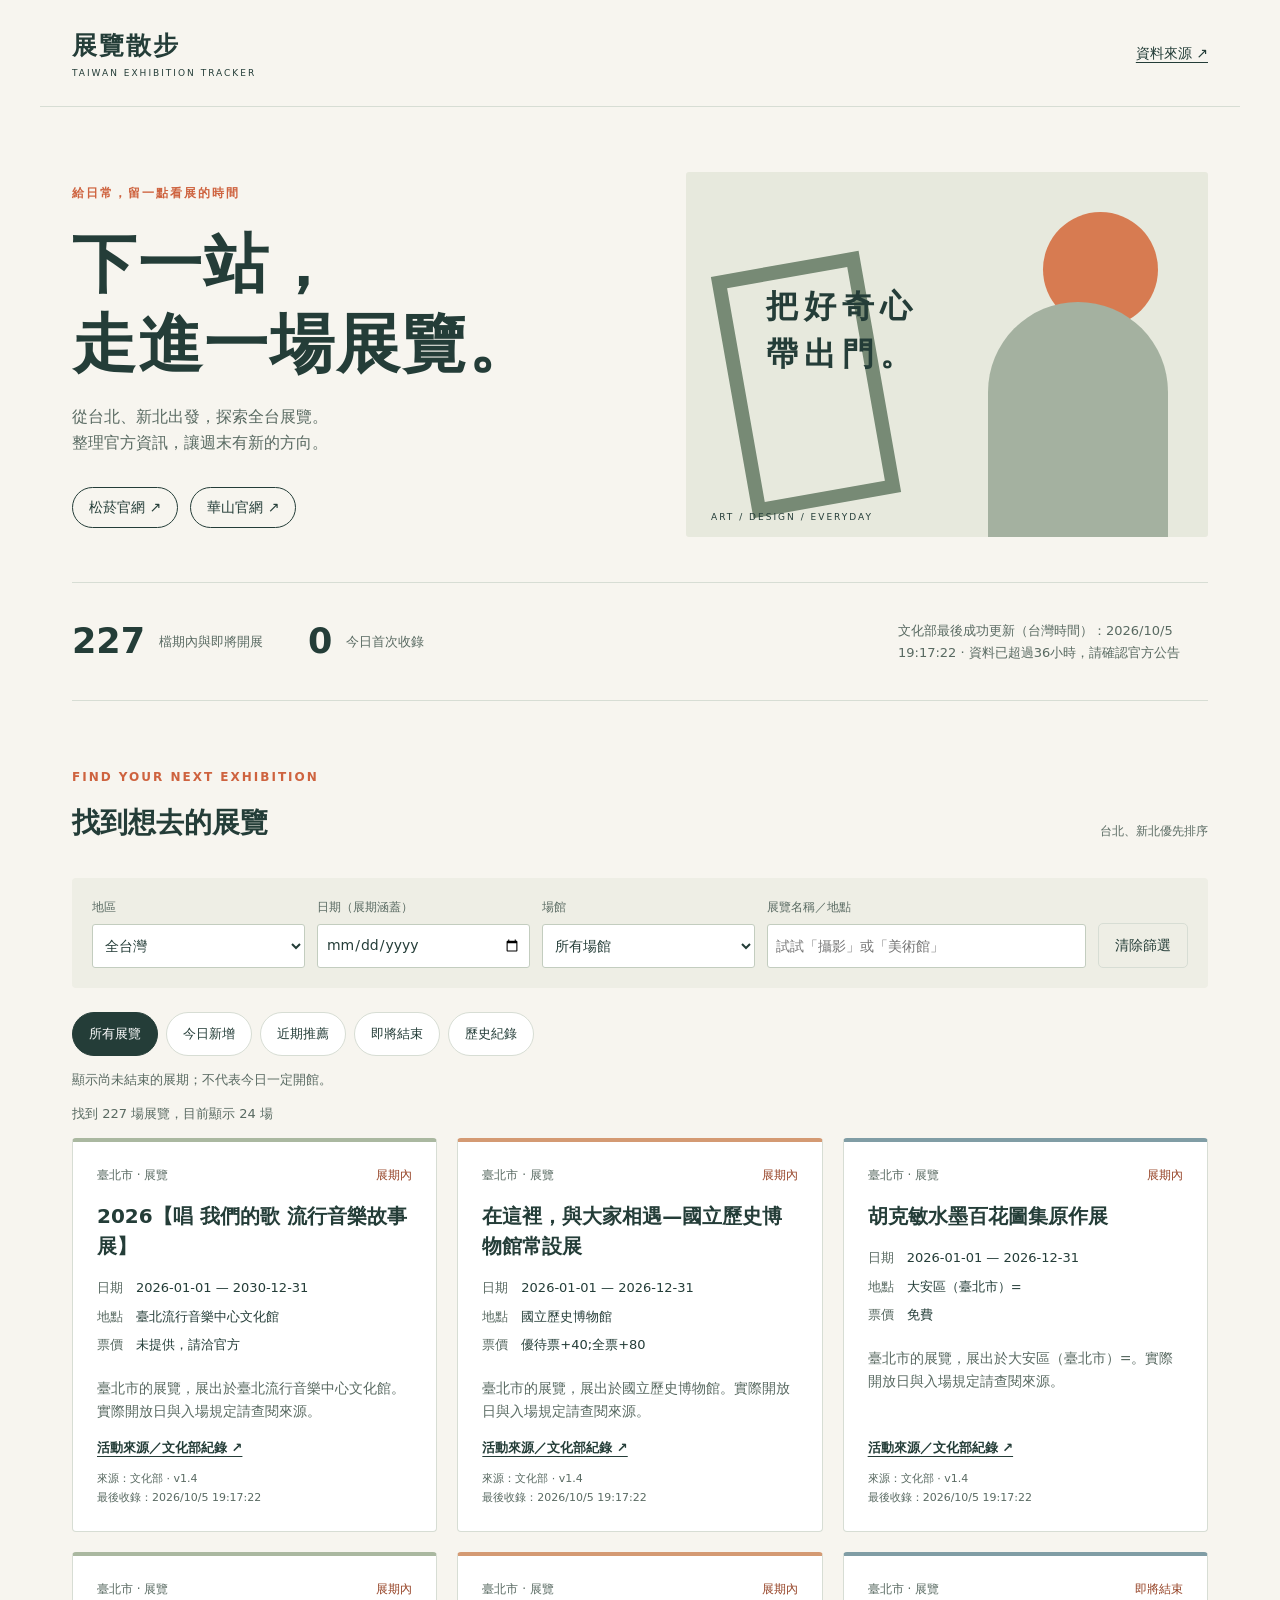
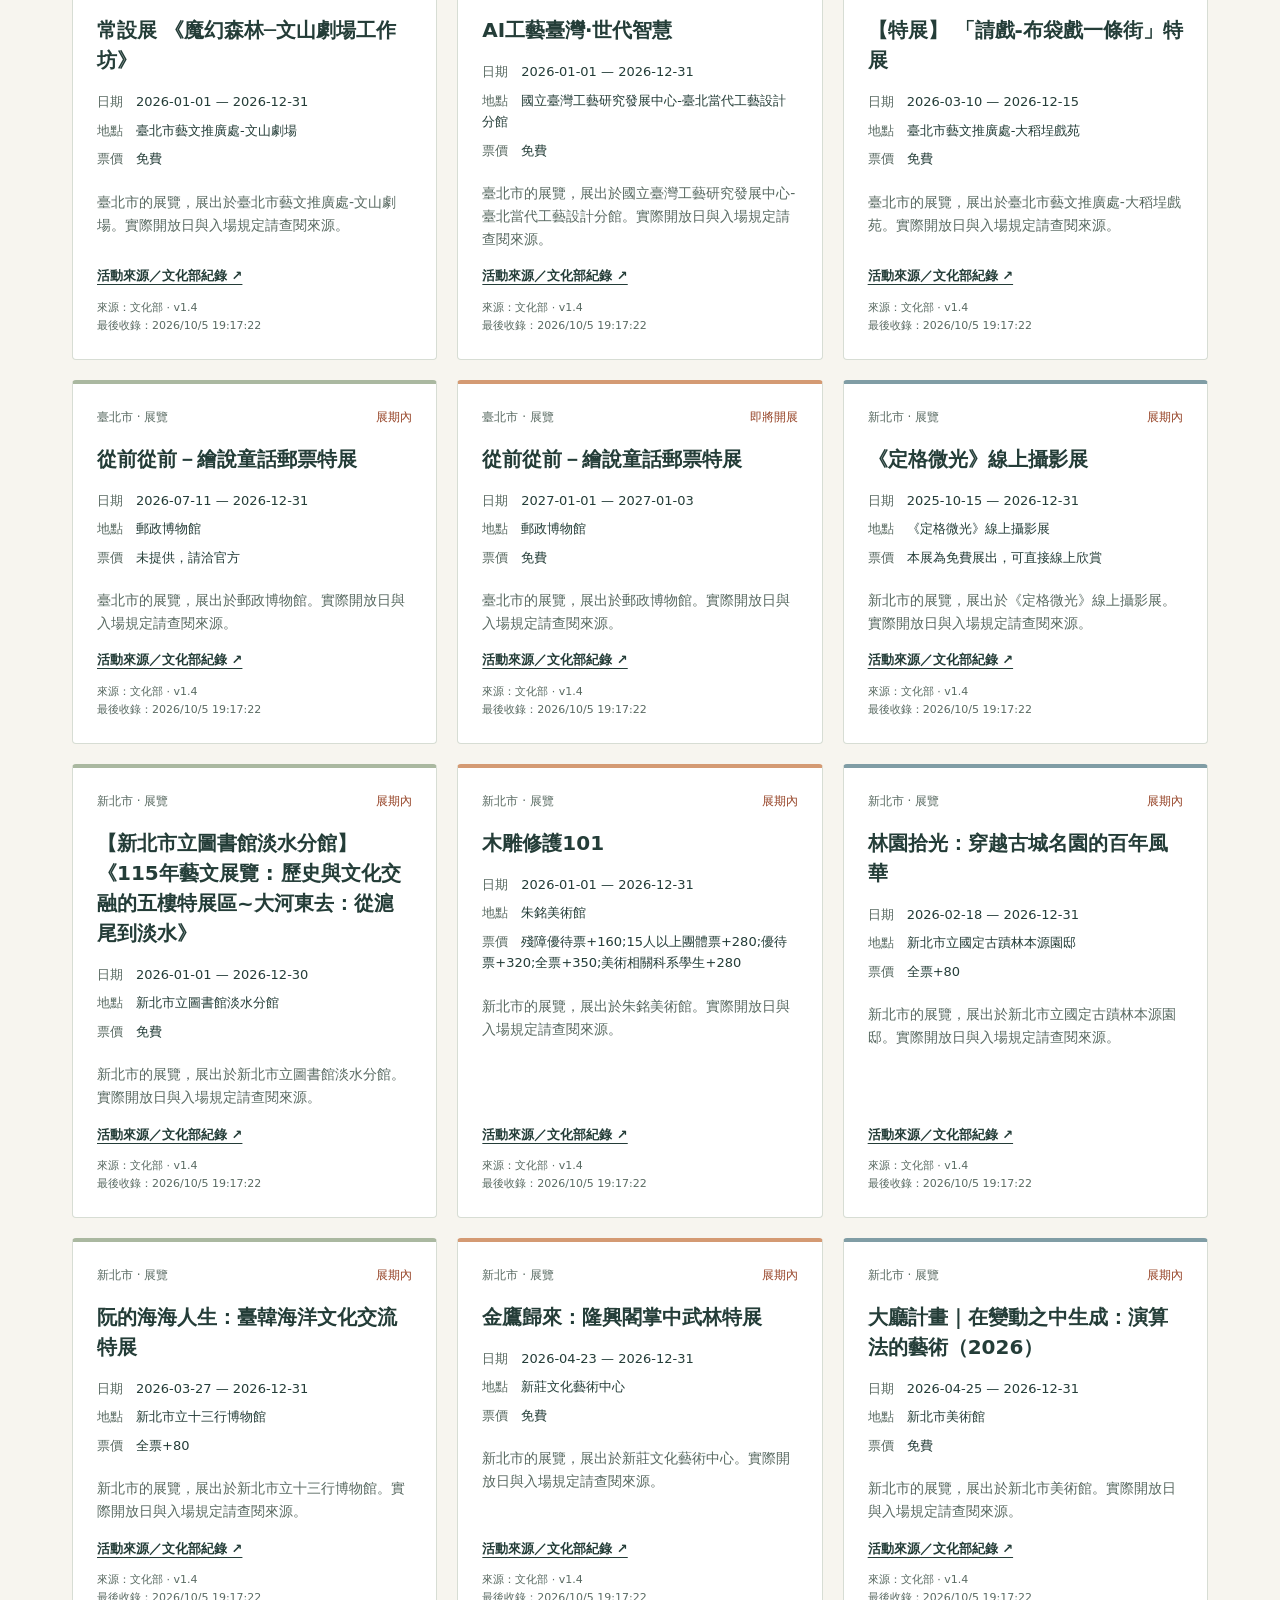
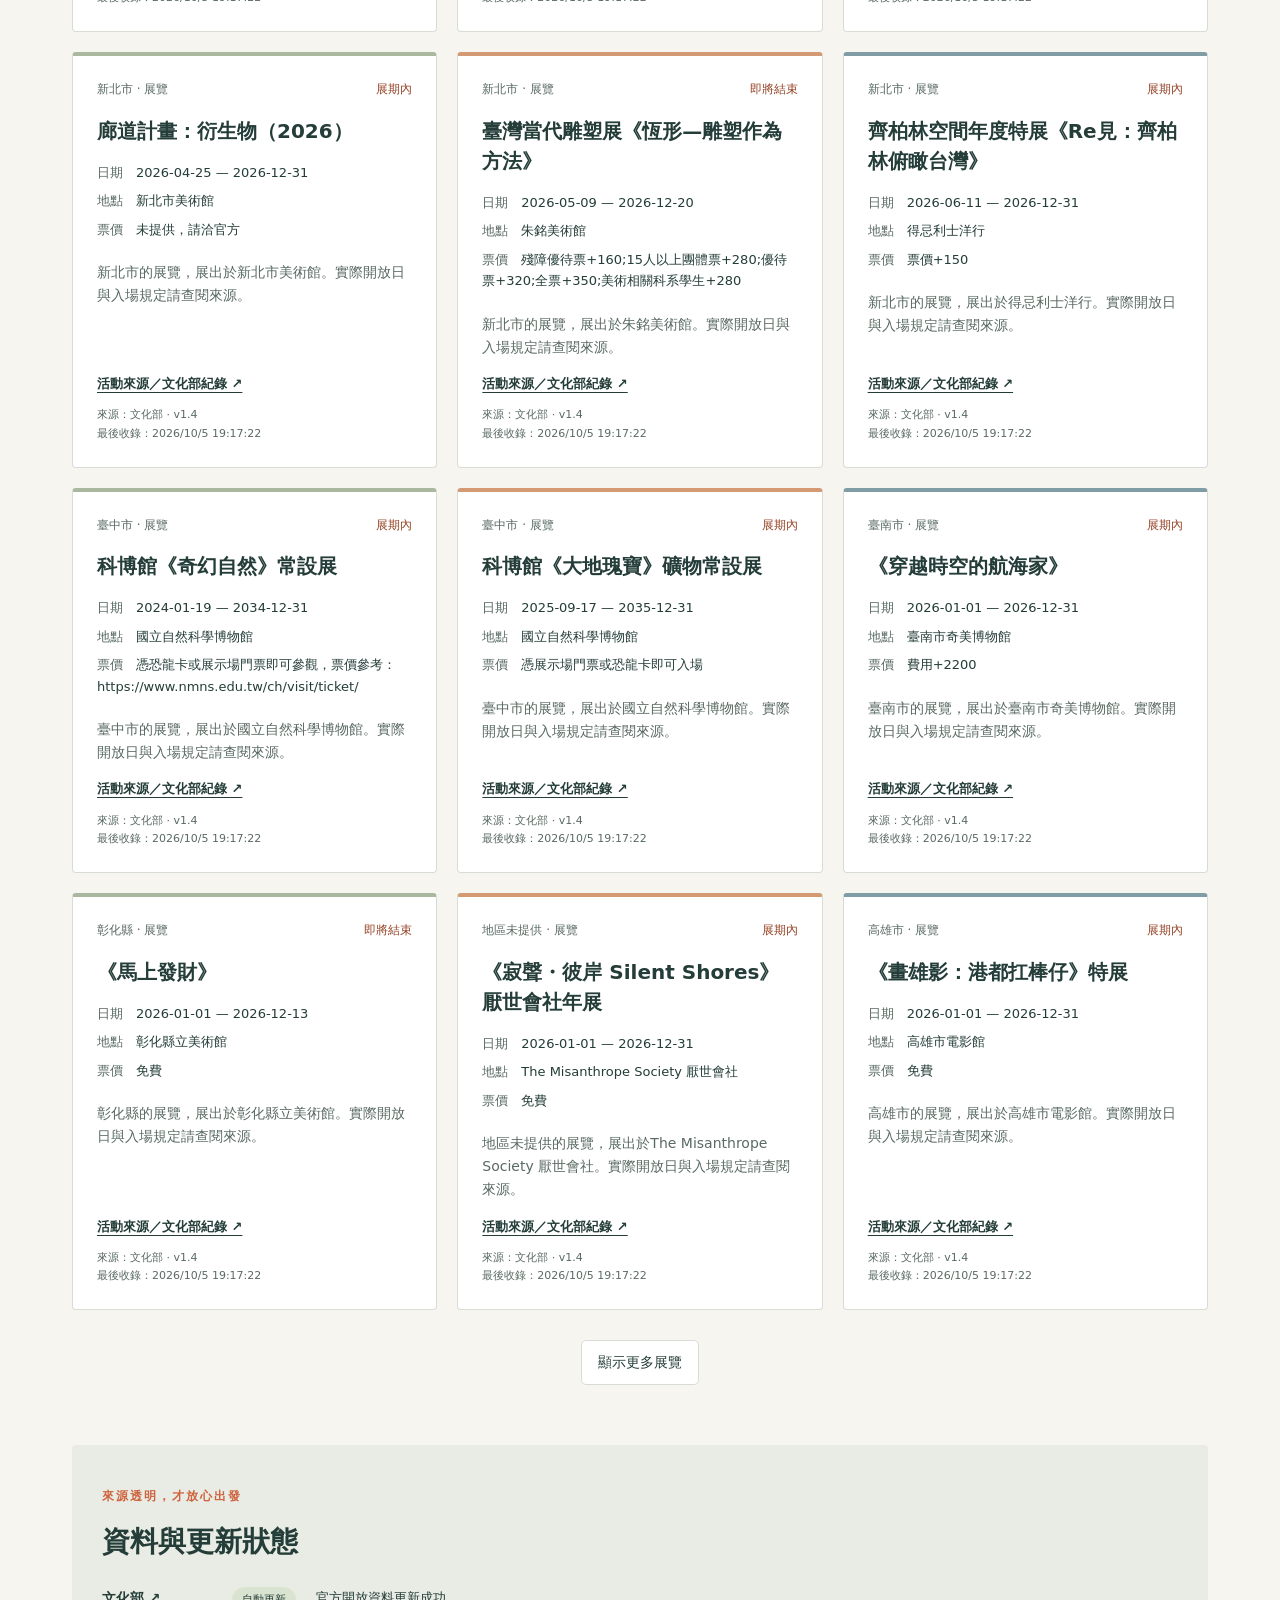
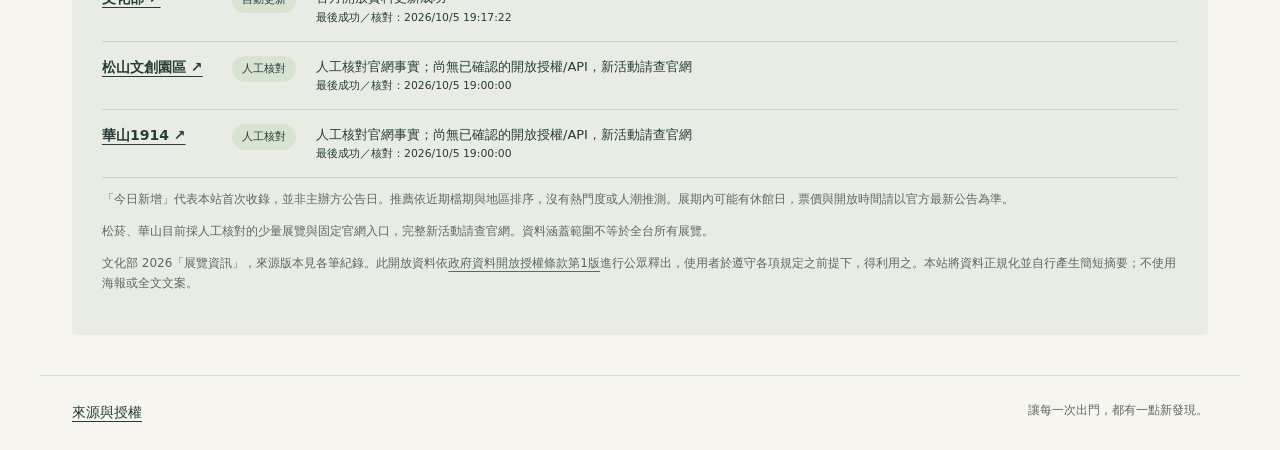
==== index.html @ a59a8dda "Create Taiwan exhibition tracker with licensed open data and daily Pages workflow" ====
<!doctype html>
<html lang="zh-Hant-TW"><head><meta charset="utf-8"><meta name="viewport" content="width=device-width,initial-scale=1"><meta name="description" content="台灣展覽追蹤：台北、新北優先，依地區與日期探索官方展覽資訊。"><title>展覽散步｜台灣展覽追蹤</title><link rel="stylesheet" href="style.css"><script src="app.js" defer></script></head>
<body><a class="skip" href="#results">跳到展覽清單</a><header><a class="brand" href="./">展覽散步<span>TAIWAN EXHIBITION TRACKER</span></a><a href="#sources">資料來源 ↗</a></header>
<main><section class="hero"><div><p class="eyebrow">給日常，留一點看展的時間</p><h1>下一站，<br>走進一場展覽。</h1><p>從台北、新北出發，探索全台展覽。<br>整理官方資訊，讓週末有新的方向。</p><div class="hero-links"><a href="https://www.songshanculturalpark.org/exhibition" target="_blank" rel="noopener noreferrer">松菸官網 ↗</a><a href="https://www.huashan1914.com/exhibition" target="_blank" rel="noopener noreferrer">華山官網 ↗</a></div></div><div class="art" aria-hidden="true"><div class="sun"></div><div class="frame"></div><div class="arch"></div><span>把好奇心<br>帶出門。</span><small>ART / DESIGN / EVERYDAY</small></div></section>
<section class="pulse" aria-label="更新概況"><div><strong id="active-count">—</strong><span>檔期內與即將開展</span></div><div><strong id="new-count">—</strong><span>今日首次收錄</span></div><p id="updated">正在讀取資料…</p></section>
<section class="explore"><div class="section-head"><div><p class="eyebrow">FIND YOUR NEXT EXHIBITION</p><h2>找到想去的展覽</h2></div><p>台北、新北優先排序</p></div>
<form id="filters"><label>地區<select id="region"><option value="">全台灣</option><option value="north">台北＋新北</option></select></label><label>日期（展期涵蓋）<input type="date" id="date"></label><label>場館<select id="park"><option value="">所有場館</option><option value="songshan">松山文創園區</option><option value="huashan">華山1914</option></select></label><label class="search">展覽名稱／地點<input type="search" id="query" placeholder="試試「攝影」或「美術館」"></label><button type="reset" class="reset">清除篩選</button></form>
<div class="tabs" role="group" aria-label="展覽分類"><button data-view="all" aria-pressed="true">所有展覽</button><button data-view="new" aria-pressed="false">今日新增</button><button data-view="recommended" aria-pressed="false">近期推薦</button><button data-view="ending" aria-pressed="false">即將結束</button><button data-view="history" aria-pressed="false">歷史紀錄</button></div><p id="view-note" class="note"></p><p id="result-count" role="status" aria-live="polite"></p><div id="results" class="grid" tabindex="-1"></div><button id="more" hidden>顯示更多展覽</button></section>
<section id="sources" class="sources"><p class="eyebrow">來源透明，才放心出發</p><h2>資料與更新狀態</h2><div id="source-status"></div><p>「今日新增」代表本站首次收錄，並非主辦方公告日。推薦依近期檔期與地區排序，沒有熱門度或人潮推測。展期內可能有休館日，票價與開放時間請以官方最新公告為準。</p><p>松菸、華山目前採人工核對的少量展覽與固定官網入口，完整新活動請查官網。資料涵蓋範圍不等於全台所有展覽。</p><p>文化部 2026「展覽資訊」，來源版本見各筆紀錄。此開放資料依<a href="https://data.gov.tw/license">政府資料開放授權條款第1版</a>進行公眾釋出，使用者於遵守各項規定之前提下，得利用之。本站將資料正規化並自行產生簡短摘要；不使用海報或全文文案。</p></section></main><footer><a href="sources.html">來源與授權</a> <span>讓每一次出門，都有一點新發現。</span></footer><noscript>請開啟 JavaScript 使用地區與日期篩選；也可直接查看松菸與華山官方展演頁。</noscript></body></html>
---- style.css ----
:root{--paper:#f7f5ef;--ink:#243d38;--muted:#596a62;--accent:#ce633f;--line:#d7ddd4}*{box-sizing:border-box}body{margin:0;background:var(--paper);color:var(--ink);font-family:system-ui,"Microsoft JhengHei",sans-serif;line-height:1.65}a{color:inherit;text-underline-offset:4px}header,main,footer{max-width:1200px;margin:auto}header{padding:25px 32px;display:flex;justify-content:space-between;align-items:center;border-bottom:1px solid var(--line)}header>a:last-child{font-size:14px}.brand{text-decoration:none;font-weight:800;font-size:25px;letter-spacing:2px}.brand span{display:block;font-size:9px;letter-spacing:2px;font-weight:500}.hero{display:grid;grid-template-columns:1.1fr 1fr;gap:40px;padding:65px 32px 45px}.eyebrow{font-size:12px;letter-spacing:2px;color:var(--accent);font-weight:700}h1{font-size:clamp(40px,5vw,66px);line-height:1.25;letter-spacing:2px;margin:20px 0}h2{font-size:28px;margin:8px 0}.hero p:not(.eyebrow){color:var(--muted)}.hero-links{display:flex;gap:12px;margin-top:30px}.hero-links a{padding:8px 16px;border:1px solid var(--ink);border-radius:30px;text-decoration:none;font-size:14px}.art{position:relative;min-height:365px;background:#e7e9dd;overflow:hidden;border-radius:3px}.art .sun{position:absolute;right:50px;top:40px;width:115px;height:115px;background:#d77b51;border-radius:50%}.frame{position:absolute;left:45px;bottom:30px;width:150px;height:245px;border:14px solid #778a75;transform:rotate(-10deg)}.arch{position:absolute;right:40px;bottom:-10px;width:180px;height:245px;background:#a4b1a0;border-radius:100px 100px 0 0}.art>span{position:absolute;left:80px;top:110px;font-size:32px;font-weight:600;line-height:1.5;letter-spacing:6px}.art small{position:absolute;left:25px;bottom:12px;letter-spacing:2px;font-size:9px}.pulse{margin:0 32px 55px;padding:24px 0;border-top:1px solid var(--line);border-bottom:1px solid var(--line);display:flex;gap:45px;align-items:center}.pulse>div{display:flex;gap:14px;align-items:center}.pulse strong{font-size:35px}.pulse span,.pulse p{font-size:13px;color:var(--muted)}.pulse p{margin-left:auto;max-width:310px}.explore{padding:0 32px 60px}.section-head{display:flex;justify-content:space-between;align-items:end;margin-bottom:24px}.section-head>p{font-size:12px;color:var(--muted)}form{display:flex;gap:12px;flex-wrap:wrap;background:#eeeee5;padding:20px;border-radius:4px}label{font-size:12px;display:flex;flex-direction:column;gap:6px;color:var(--muted);flex:1;min-width:145px}.search{flex:1.5}select,input,button{font:inherit;color:var(--ink);font-size:14px}select,input{width:100%;height:44px;border:1px solid #c3cdbf;background:#fff;padding:8px;border-radius:3px}button{cursor:pointer;border:1px solid var(--line);background:white;padding:10px 16px;border-radius:5px;min-height:44px}.reset{align-self:end;background:transparent}.tabs{display:flex;gap:8px;flex-wrap:wrap;margin-top:24px}.tabs button{border-radius:30px;font-size:13px}.tabs button[aria-pressed=true]{background:var(--ink);color:white;border-color:var(--ink)}.note,#result-count{font-size:13px;color:var(--muted)}.grid{display:grid;grid-template-columns:repeat(3,minmax(0,1fr));gap:20px}.card{background:#fff;border:1px solid var(--line);padding:24px;display:flex;flex-direction:column;position:relative;border-radius:4px;border-top:4px solid #aab8a0;overflow-wrap:anywhere}.card:nth-child(3n+2){border-top-color:#d49a73}.card:nth-child(3n){border-top-color:#809da5}.card-top{display:flex;justify-content:space-between;gap:8px;font-size:12px;color:var(--muted)}.badge{color:#954225}.card h3{font-size:20px;line-height:1.5;margin:16px 0}.card dl{font-size:13px;margin:0}.card dt{display:inline;color:var(--muted)}.card dd{display:inline;margin:0}.card dd:after{content:"";display:block;margin-bottom:7px}.card .summary{font-size:14px;color:var(--muted)}.card a{margin-top:auto;font-size:13px;font-weight:600}.card small{font-size:11px;color:var(--muted);margin-top:12px}.empty{padding:45px;background:#eeeee5;grid-column:1/-1;text-align:center}#more{display:block;margin:30px auto 0}#more[hidden]{display:none}.sources{margin:0 32px 40px;padding:30px;background:#e9ece4;border-radius:4px}.sources>p:not(.eyebrow){font-size:12px;color:var(--muted)}.source-row{padding:14px 0;border-bottom:1px solid #cad3c6;display:flex;gap:20px;align-items:start}.source-row>div{flex:1;font-size:13px}.source-row small{display:block}.source-row a{min-width:110px;font-size:14px;font-weight:700}.state{font-size:11px;border-radius:20px;padding:4px 10px;background:#d9e4d0}.state.error{background:#f2d3c4}footer{display:flex;justify-content:space-between;padding:25px 32px;font-size:14px;border-top:1px solid var(--line)}footer span{font-size:12px;color:var(--muted)}:focus-visible{outline:3px solid #bd663d;outline-offset:3px}.skip{position:absolute;left:10px;top:-100px}.skip:focus{top:10px;background:white;z-index:9}@media(max-width:900px){.grid{grid-template-columns:repeat(2,minmax(0,1fr))}.pulse{gap:20px;flex-wrap:wrap}.pulse p{margin:0}.hero{gap:20px}.art{min-height:340px}.frame{left:20px}.art>span{left:45px}}@media(max-width:600px){header{padding:18px 20px}.brand{font-size:21px}.hero{padding:34px 20px;grid-template-columns:1fr;gap:20px}h1{font-size:43px}.art{min-height:200px}.art .sun{width:85px;height:85px;top:20px;right:70px}.frame{height:180px;left:35px;bottom:-30px}.arch{height:180px;width:150px;right:25px}.art>span{top:40px;left:80px;font-size:25px}.pulse{margin:0 20px 35px;padding:18px 0;gap:18px}.pulse strong{font-size:27px}.pulse span{font-size:11px}.pulse>div{gap:8px}.explore{padding:0 20px 40px}.section-head{display:block}.section-head>p{margin:0}h2{font-size:24px}form{padding:15px;gap:10px}label{min-width:calc(50% - 10px)}.search{flex-basis:100%}.reset{width:100%}.tabs{gap:6px}.tabs button{padding:8px 12px}.grid{grid-template-columns:1fr}.card{padding:22px}.sources{margin:0 20px 30px;padding:22px}.source-row{flex-wrap:wrap;gap:8px}.source-row>div{flex-basis:100%}footer{padding:20px;display:block}footer span{display:block}}
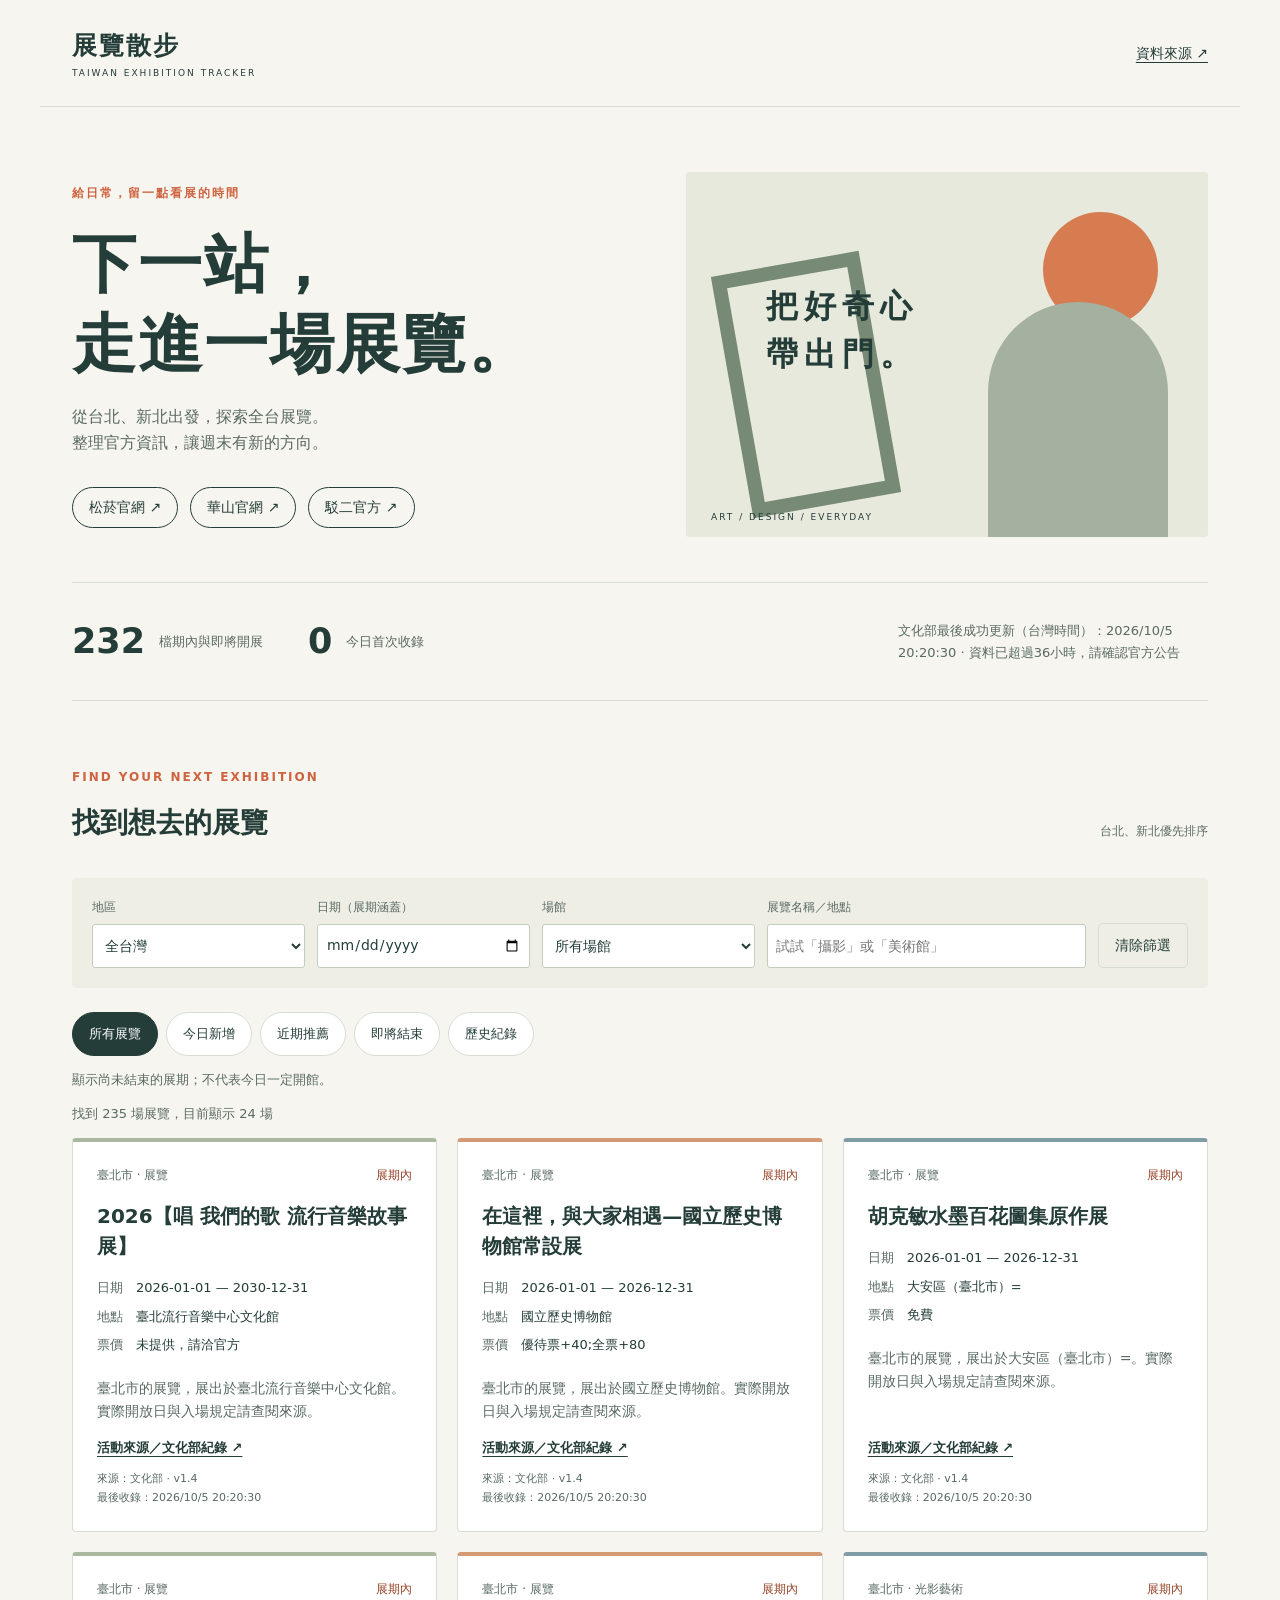
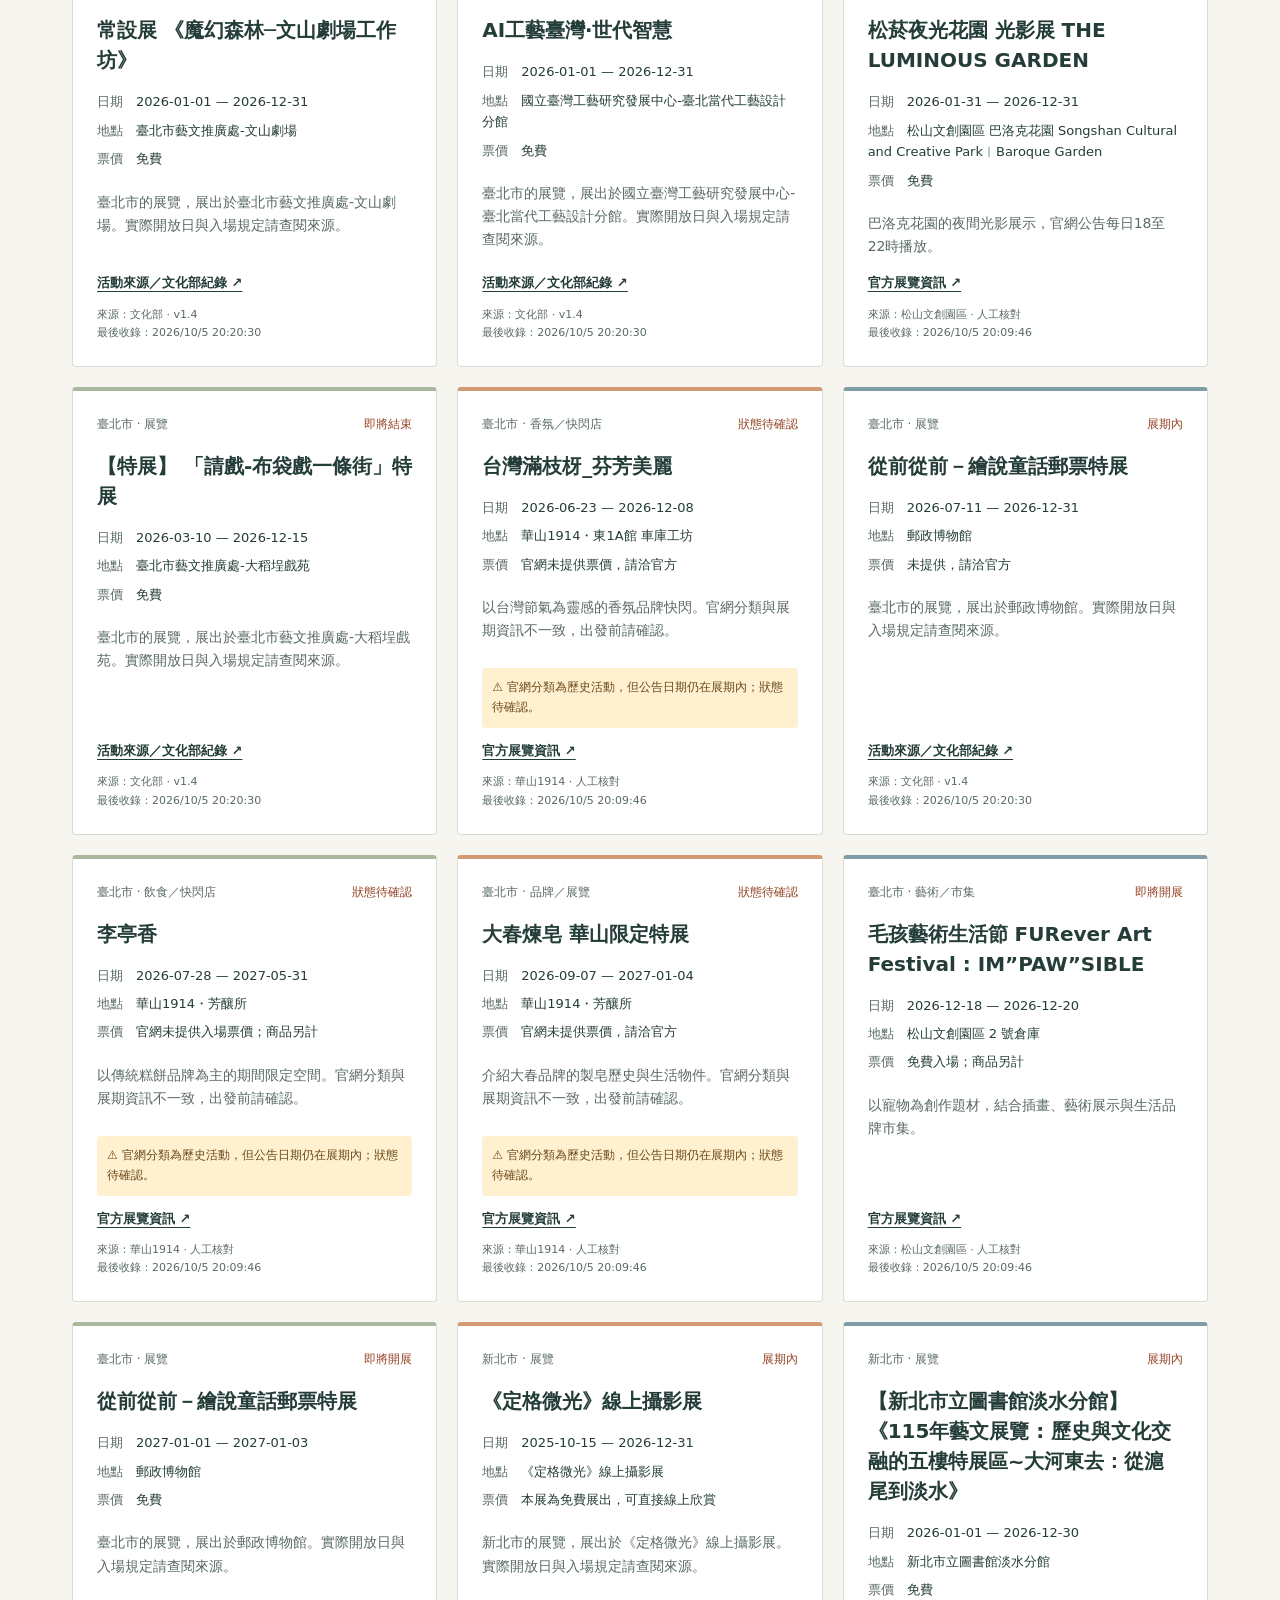
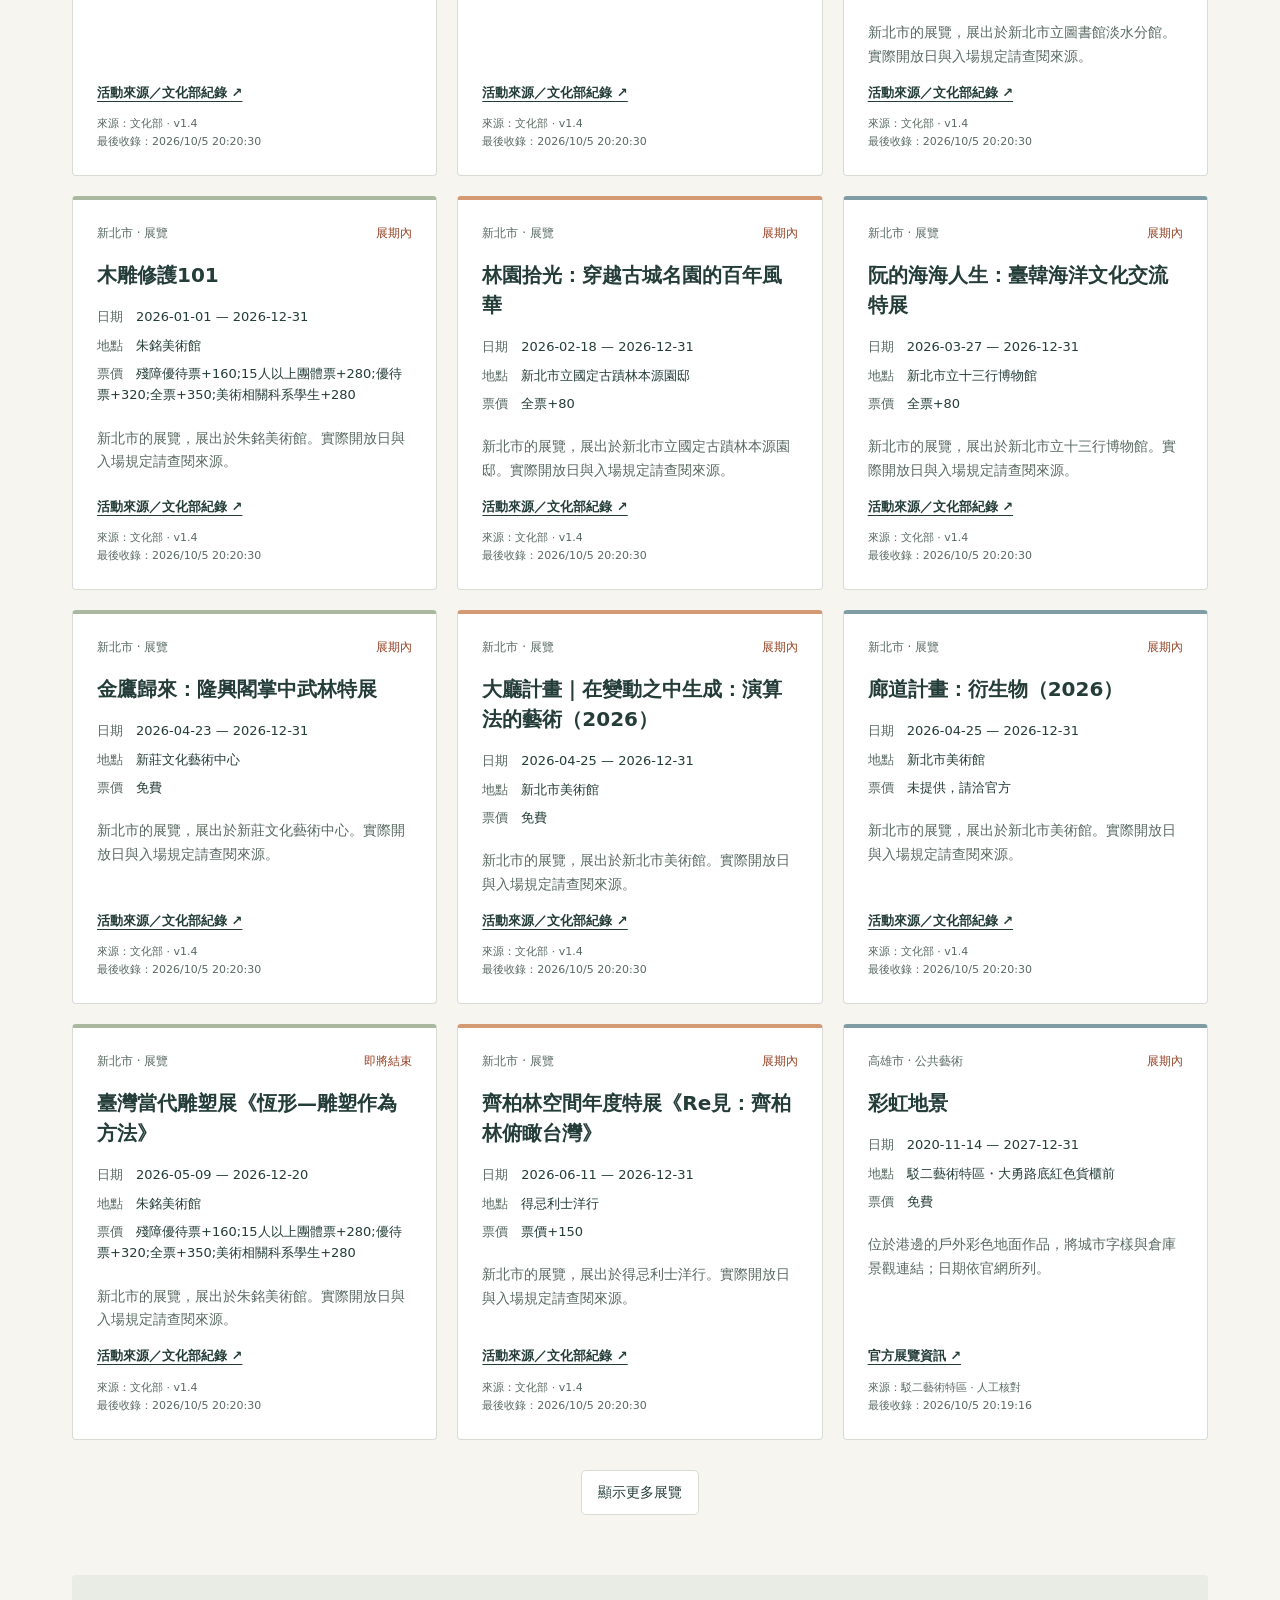
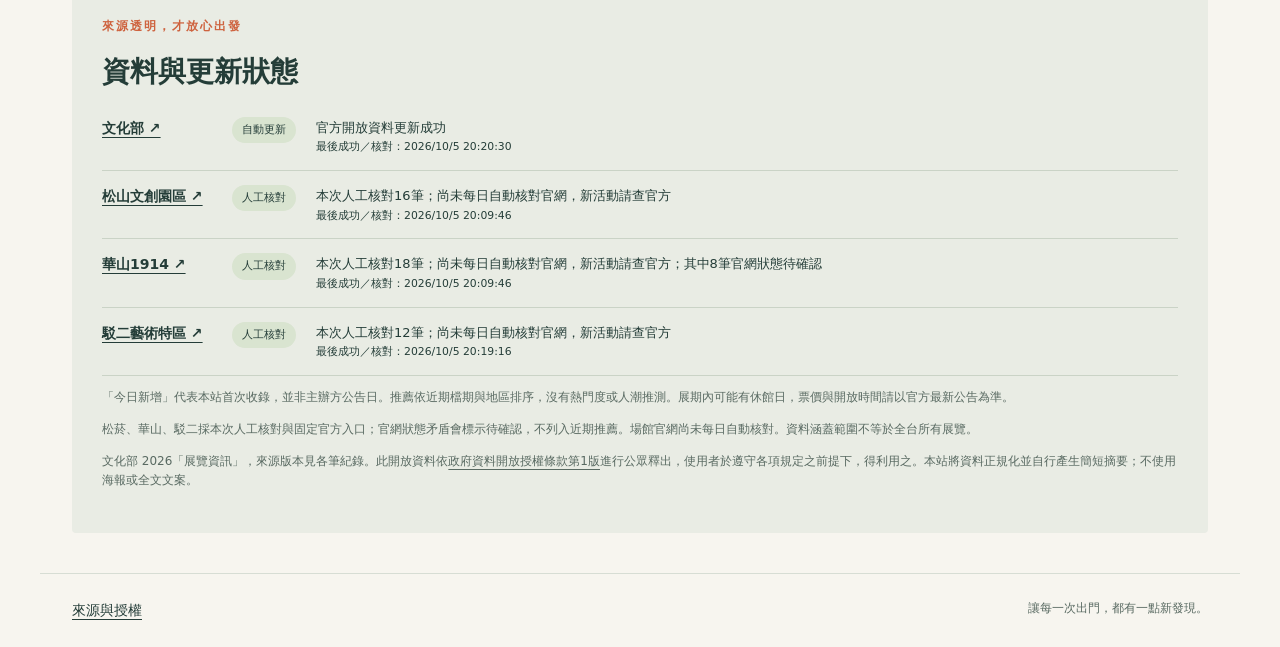
==== commit 4cfd195f: "Review official Songshan Huashan and Pier-2 exhibitions" ====
--- a/index.html
+++ b/index.html
@@ -1,9 +1,9 @@
 <!doctype html>
 <html lang="zh-Hant-TW"><head><meta charset="utf-8"><meta name="viewport" content="width=device-width,initial-scale=1"><meta name="description" content="台灣展覽追蹤：台北、新北優先，依地區與日期探索官方展覽資訊。"><title>展覽散步｜台灣展覽追蹤</title><link rel="stylesheet" href="style.css"><script src="app.js" defer></script></head>
 <body><a class="skip" href="#results">跳到展覽清單</a><header><a class="brand" href="./">展覽散步<span>TAIWAN EXHIBITION TRACKER</span></a><a href="#sources">資料來源 ↗</a></header>
-<main><section class="hero"><div><p class="eyebrow">給日常，留一點看展的時間</p><h1>下一站，<br>走進一場展覽。</h1><p>從台北、新北出發，探索全台展覽。<br>整理官方資訊，讓週末有新的方向。</p><div class="hero-links"><a href="https://www.songshanculturalpark.org/exhibition" target="_blank" rel="noopener noreferrer">松菸官網 ↗</a><a href="https://www.huashan1914.com/exhibition" target="_blank" rel="noopener noreferrer">華山官網 ↗</a></div></div><div class="art" aria-hidden="true"><div class="sun"></div><div class="frame"></div><div class="arch"></div><span>把好奇心<br>帶出門。</span><small>ART / DESIGN / EVERYDAY</small></div></section>
+<main><section class="hero"><div><p class="eyebrow">給日常，留一點看展的時間</p><h1>下一站，<br>走進一場展覽。</h1><p>從台北、新北出發，探索全台展覽。<br>整理官方資訊，讓週末有新的方向。</p><div class="hero-links"><a href="https://www.songshanculturalpark.org/exhibition" target="_blank" rel="noopener noreferrer">松菸官網 ↗</a><a href="https://www.huashan1914.com/exhibition" target="_blank" rel="noopener noreferrer">華山官網 ↗</a><a href="https://pier2.org/exhibition/" target="_blank" rel="noopener noreferrer">駁二官方 ↗</a></div></div><div class="art" aria-hidden="true"><div class="sun"></div><div class="frame"></div><div class="arch"></div><span>把好奇心<br>帶出門。</span><small>ART / DESIGN / EVERYDAY</small></div></section>
 <section class="pulse" aria-label="更新概況"><div><strong id="active-count">—</strong><span>檔期內與即將開展</span></div><div><strong id="new-count">—</strong><span>今日首次收錄</span></div><p id="updated">正在讀取資料…</p></section>
 <section class="explore"><div class="section-head"><div><p class="eyebrow">FIND YOUR NEXT EXHIBITION</p><h2>找到想去的展覽</h2></div><p>台北、新北優先排序</p></div>
-<form id="filters"><label>地區<select id="region"><option value="">全台灣</option><option value="north">台北＋新北</option></select></label><label>日期（展期涵蓋）<input type="date" id="date"></label><label>場館<select id="park"><option value="">所有場館</option><option value="songshan">松山文創園區</option><option value="huashan">華山1914</option></select></label><label class="search">展覽名稱／地點<input type="search" id="query" placeholder="試試「攝影」或「美術館」"></label><button type="reset" class="reset">清除篩選</button></form>
+<form id="filters"><label>地區<select id="region"><option value="">全台灣</option><option value="north">台北＋新北</option></select></label><label>日期（展期涵蓋）<input type="date" id="date"></label><label>場館<select id="park"><option value="">所有場館</option><option value="songshan">松山文創園區</option><option value="huashan">華山1914</option><option value="pier2">駁二藝術特區</option></select></label><label class="search">展覽名稱／地點<input type="search" id="query" placeholder="試試「攝影」或「美術館」"></label><button type="reset" class="reset">清除篩選</button></form>
 <div class="tabs" role="group" aria-label="展覽分類"><button data-view="all" aria-pressed="true">所有展覽</button><button data-view="new" aria-pressed="false">今日新增</button><button data-view="recommended" aria-pressed="false">近期推薦</button><button data-view="ending" aria-pressed="false">即將結束</button><button data-view="history" aria-pressed="false">歷史紀錄</button></div><p id="view-note" class="note"></p><p id="result-count" role="status" aria-live="polite"></p><div id="results" class="grid" tabindex="-1"></div><button id="more" hidden>顯示更多展覽</button></section>
-<section id="sources" class="sources"><p class="eyebrow">來源透明，才放心出發</p><h2>資料與更新狀態</h2><div id="source-status"></div><p>「今日新增」代表本站首次收錄，並非主辦方公告日。推薦依近期檔期與地區排序，沒有熱門度或人潮推測。展期內可能有休館日，票價與開放時間請以官方最新公告為準。</p><p>松菸、華山目前採人工核對的少量展覽與固定官網入口，完整新活動請查官網。資料涵蓋範圍不等於全台所有展覽。</p><p>文化部 2026「展覽資訊」，來源版本見各筆紀錄。此開放資料依<a href="https://data.gov.tw/license">政府資料開放授權條款第1版</a>進行公眾釋出，使用者於遵守各項規定之前提下，得利用之。本站將資料正規化並自行產生簡短摘要；不使用海報或全文文案。</p></section></main><footer><a href="sources.html">來源與授權</a> <span>讓每一次出門，都有一點新發現。</span></footer><noscript>請開啟 JavaScript 使用地區與日期篩選；也可直接查看松菸與華山官方展演頁。</noscript></body></html>
+<section id="sources" class="sources"><p class="eyebrow">來源透明，才放心出發</p><h2>資料與更新狀態</h2><div id="source-status"></div><p>「今日新增」代表本站首次收錄，並非主辦方公告日。推薦依近期檔期與地區排序，沒有熱門度或人潮推測。展期內可能有休館日，票價與開放時間請以官方最新公告為準。</p><p>松菸、華山、駁二採本次人工核對與固定官方入口；官網狀態矛盾會標示待確認，不列入近期推薦。場館官網尚未每日自動核對。資料涵蓋範圍不等於全台所有展覽。</p><p>文化部 2026「展覽資訊」，來源版本見各筆紀錄。此開放資料依<a href="https://data.gov.tw/license">政府資料開放授權條款第1版</a>進行公眾釋出，使用者於遵守各項規定之前提下，得利用之。本站將資料正規化並自行產生簡短摘要；不使用海報或全文文案。</p></section></main><footer><a href="sources.html">來源與授權</a> <span>讓每一次出門，都有一點新發現。</span></footer><noscript>請開啟 JavaScript 使用地區與日期篩選；也可直接查看松菸與華山官方展演頁。</noscript></body></html>
--- a/style.css
+++ b/style.css
@@ -1 +1,3 @@
 :root{--paper:#f7f5ef;--ink:#243d38;--muted:#596a62;--accent:#ce633f;--line:#d7ddd4}*{box-sizing:border-box}body{margin:0;background:var(--paper);color:var(--ink);font-family:system-ui,"Microsoft JhengHei",sans-serif;line-height:1.65}a{color:inherit;text-underline-offset:4px}header,main,footer{max-width:1200px;margin:auto}header{padding:25px 32px;display:flex;justify-content:space-between;align-items:center;border-bottom:1px solid var(--line)}header>a:last-child{font-size:14px}.brand{text-decoration:none;font-weight:800;font-size:25px;letter-spacing:2px}.brand span{display:block;font-size:9px;letter-spacing:2px;font-weight:500}.hero{display:grid;grid-template-columns:1.1fr 1fr;gap:40px;padding:65px 32px 45px}.eyebrow{font-size:12px;letter-spacing:2px;color:var(--accent);font-weight:700}h1{font-size:clamp(40px,5vw,66px);line-height:1.25;letter-spacing:2px;margin:20px 0}h2{font-size:28px;margin:8px 0}.hero p:not(.eyebrow){color:var(--muted)}.hero-links{display:flex;gap:12px;margin-top:30px}.hero-links a{padding:8px 16px;border:1px solid var(--ink);border-radius:30px;text-decoration:none;font-size:14px}.art{position:relative;min-height:365px;background:#e7e9dd;overflow:hidden;border-radius:3px}.art .sun{position:absolute;right:50px;top:40px;width:115px;height:115px;background:#d77b51;border-radius:50%}.frame{position:absolute;left:45px;bottom:30px;width:150px;height:245px;border:14px solid #778a75;transform:rotate(-10deg)}.arch{position:absolute;right:40px;bottom:-10px;width:180px;height:245px;background:#a4b1a0;border-radius:100px 100px 0 0}.art>span{position:absolute;left:80px;top:110px;font-size:32px;font-weight:600;line-height:1.5;letter-spacing:6px}.art small{position:absolute;left:25px;bottom:12px;letter-spacing:2px;font-size:9px}.pulse{margin:0 32px 55px;padding:24px 0;border-top:1px solid var(--line);border-bottom:1px solid var(--line);display:flex;gap:45px;align-items:center}.pulse>div{display:flex;gap:14px;align-items:center}.pulse strong{font-size:35px}.pulse span,.pulse p{font-size:13px;color:var(--muted)}.pulse p{margin-left:auto;max-width:310px}.explore{padding:0 32px 60px}.section-head{display:flex;justify-content:space-between;align-items:end;margin-bottom:24px}.section-head>p{font-size:12px;color:var(--muted)}form{display:flex;gap:12px;flex-wrap:wrap;background:#eeeee5;padding:20px;border-radius:4px}label{font-size:12px;display:flex;flex-direction:column;gap:6px;color:var(--muted);flex:1;min-width:145px}.search{flex:1.5}select,input,button{font:inherit;color:var(--ink);font-size:14px}select,input{width:100%;height:44px;border:1px solid #c3cdbf;background:#fff;padding:8px;border-radius:3px}button{cursor:pointer;border:1px solid var(--line);background:white;padding:10px 16px;border-radius:5px;min-height:44px}.reset{align-self:end;background:transparent}.tabs{display:flex;gap:8px;flex-wrap:wrap;margin-top:24px}.tabs button{border-radius:30px;font-size:13px}.tabs button[aria-pressed=true]{background:var(--ink);color:white;border-color:var(--ink)}.note,#result-count{font-size:13px;color:var(--muted)}.grid{display:grid;grid-template-columns:repeat(3,minmax(0,1fr));gap:20px}.card{background:#fff;border:1px solid var(--line);padding:24px;display:flex;flex-direction:column;position:relative;border-radius:4px;border-top:4px solid #aab8a0;overflow-wrap:anywhere}.card:nth-child(3n+2){border-top-color:#d49a73}.card:nth-child(3n){border-top-color:#809da5}.card-top{display:flex;justify-content:space-between;gap:8px;font-size:12px;color:var(--muted)}.badge{color:#954225}.card h3{font-size:20px;line-height:1.5;margin:16px 0}.card dl{font-size:13px;margin:0}.card dt{display:inline;color:var(--muted)}.card dd{display:inline;margin:0}.card dd:after{content:"";display:block;margin-bottom:7px}.card .summary{font-size:14px;color:var(--muted)}.card a{margin-top:auto;font-size:13px;font-weight:600}.card small{font-size:11px;color:var(--muted);margin-top:12px}.empty{padding:45px;background:#eeeee5;grid-column:1/-1;text-align:center}#more{display:block;margin:30px auto 0}#more[hidden]{display:none}.sources{margin:0 32px 40px;padding:30px;background:#e9ece4;border-radius:4px}.sources>p:not(.eyebrow){font-size:12px;color:var(--muted)}.source-row{padding:14px 0;border-bottom:1px solid #cad3c6;display:flex;gap:20px;align-items:start}.source-row>div{flex:1;font-size:13px}.source-row small{display:block}.source-row a{min-width:110px;font-size:14px;font-weight:700}.state{font-size:11px;border-radius:20px;padding:4px 10px;background:#d9e4d0}.state.error{background:#f2d3c4}footer{display:flex;justify-content:space-between;padding:25px 32px;font-size:14px;border-top:1px solid var(--line)}footer span{font-size:12px;color:var(--muted)}:focus-visible{outline:3px solid #bd663d;outline-offset:3px}.skip{position:absolute;left:10px;top:-100px}.skip:focus{top:10px;background:white;z-index:9}@media(max-width:900px){.grid{grid-template-columns:repeat(2,minmax(0,1fr))}.pulse{gap:20px;flex-wrap:wrap}.pulse p{margin:0}.hero{gap:20px}.art{min-height:340px}.frame{left:20px}.art>span{left:45px}}@media(max-width:600px){header{padding:18px 20px}.brand{font-size:21px}.hero{padding:34px 20px;grid-template-columns:1fr;gap:20px}h1{font-size:43px}.art{min-height:200px}.art .sun{width:85px;height:85px;top:20px;right:70px}.frame{height:180px;left:35px;bottom:-30px}.arch{height:180px;width:150px;right:25px}.art>span{top:40px;left:80px;font-size:25px}.pulse{margin:0 20px 35px;padding:18px 0;gap:18px}.pulse strong{font-size:27px}.pulse span{font-size:11px}.pulse>div{gap:8px}.explore{padding:0 20px 40px}.section-head{display:block}.section-head>p{margin:0}h2{font-size:24px}form{padding:15px;gap:10px}label{min-width:calc(50% - 10px)}.search{flex-basis:100%}.reset{width:100%}.tabs{gap:6px}.tabs button{padding:8px 12px}.grid{grid-template-columns:1fr}.card{padding:22px}.sources{margin:0 20px 30px;padding:22px}.source-row{flex-wrap:wrap;gap:8px}.source-row>div{flex-basis:100%}footer{padding:20px;display:block}footer span{display:block}}
+
+.verification{font-size:12px;background:#fff0cf;color:#6a491b;padding:10px;border-radius:4px}.hero-links{flex-wrap:wrap}
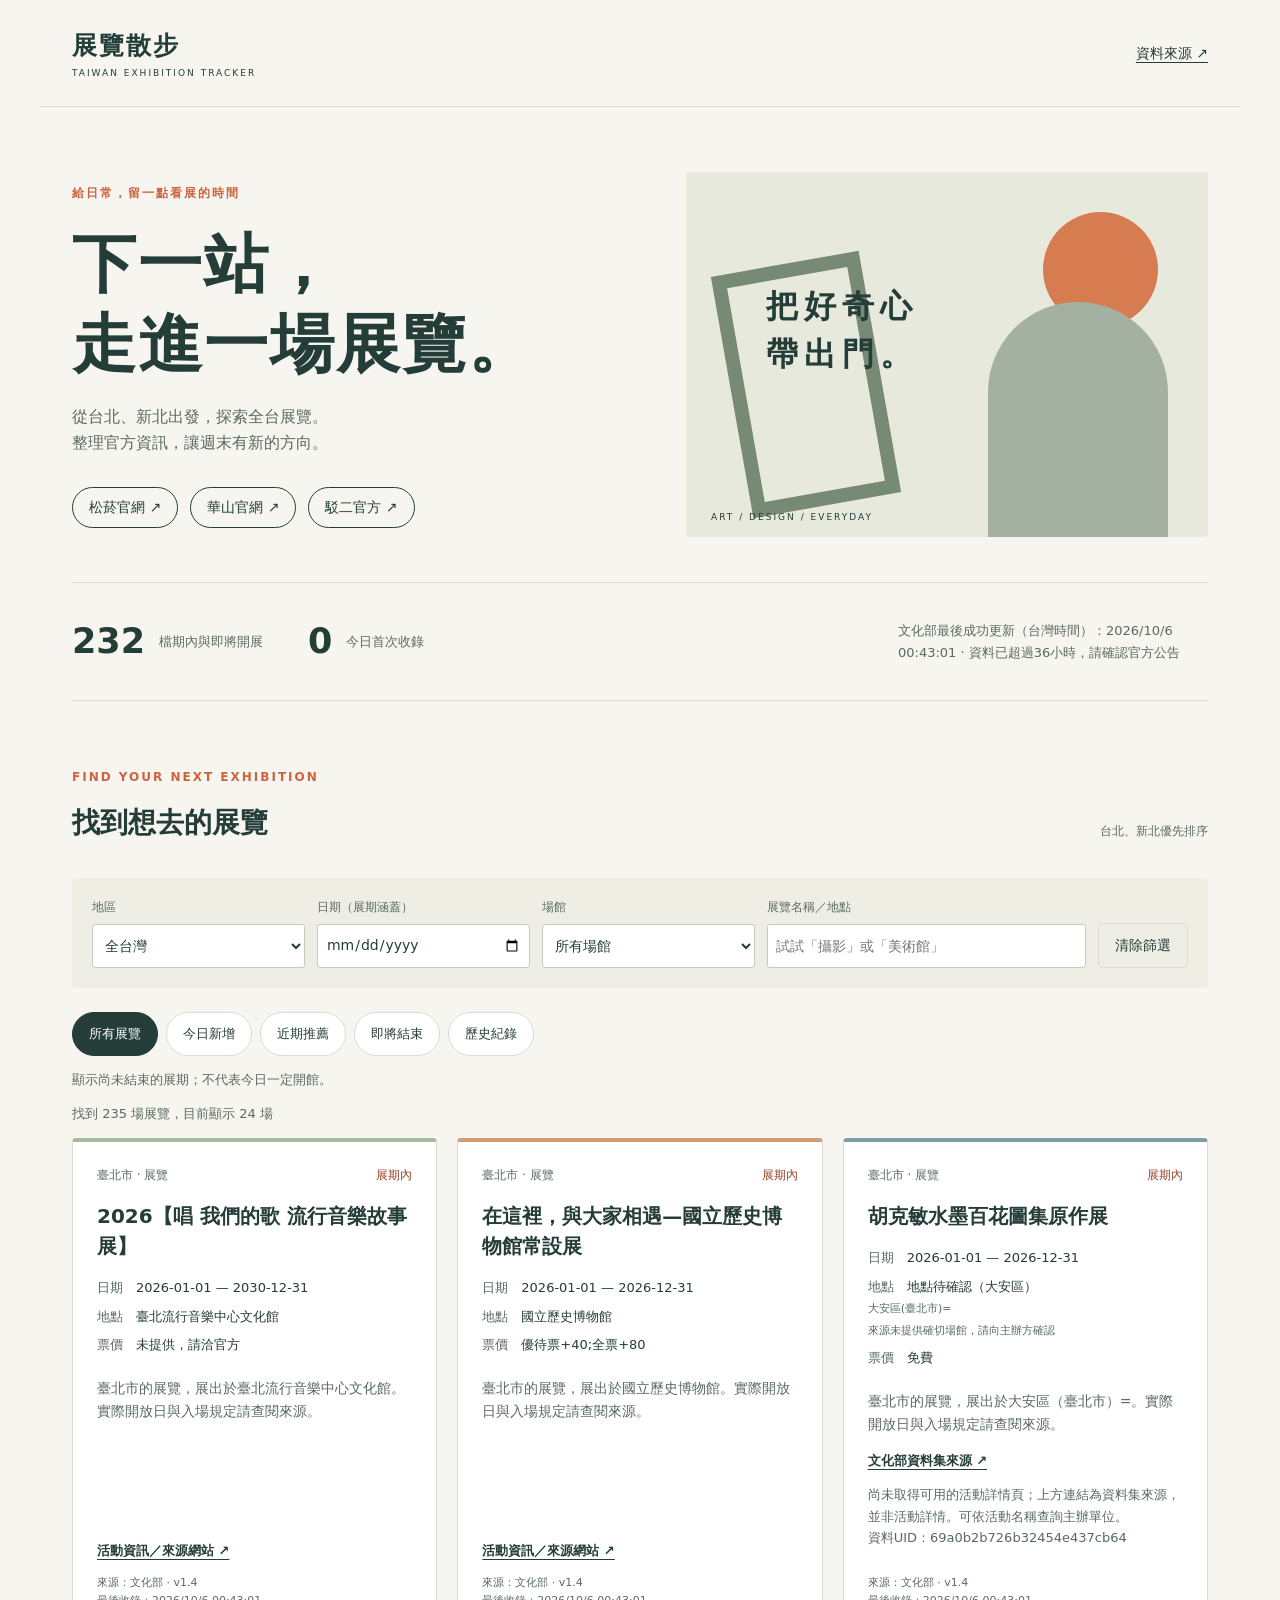
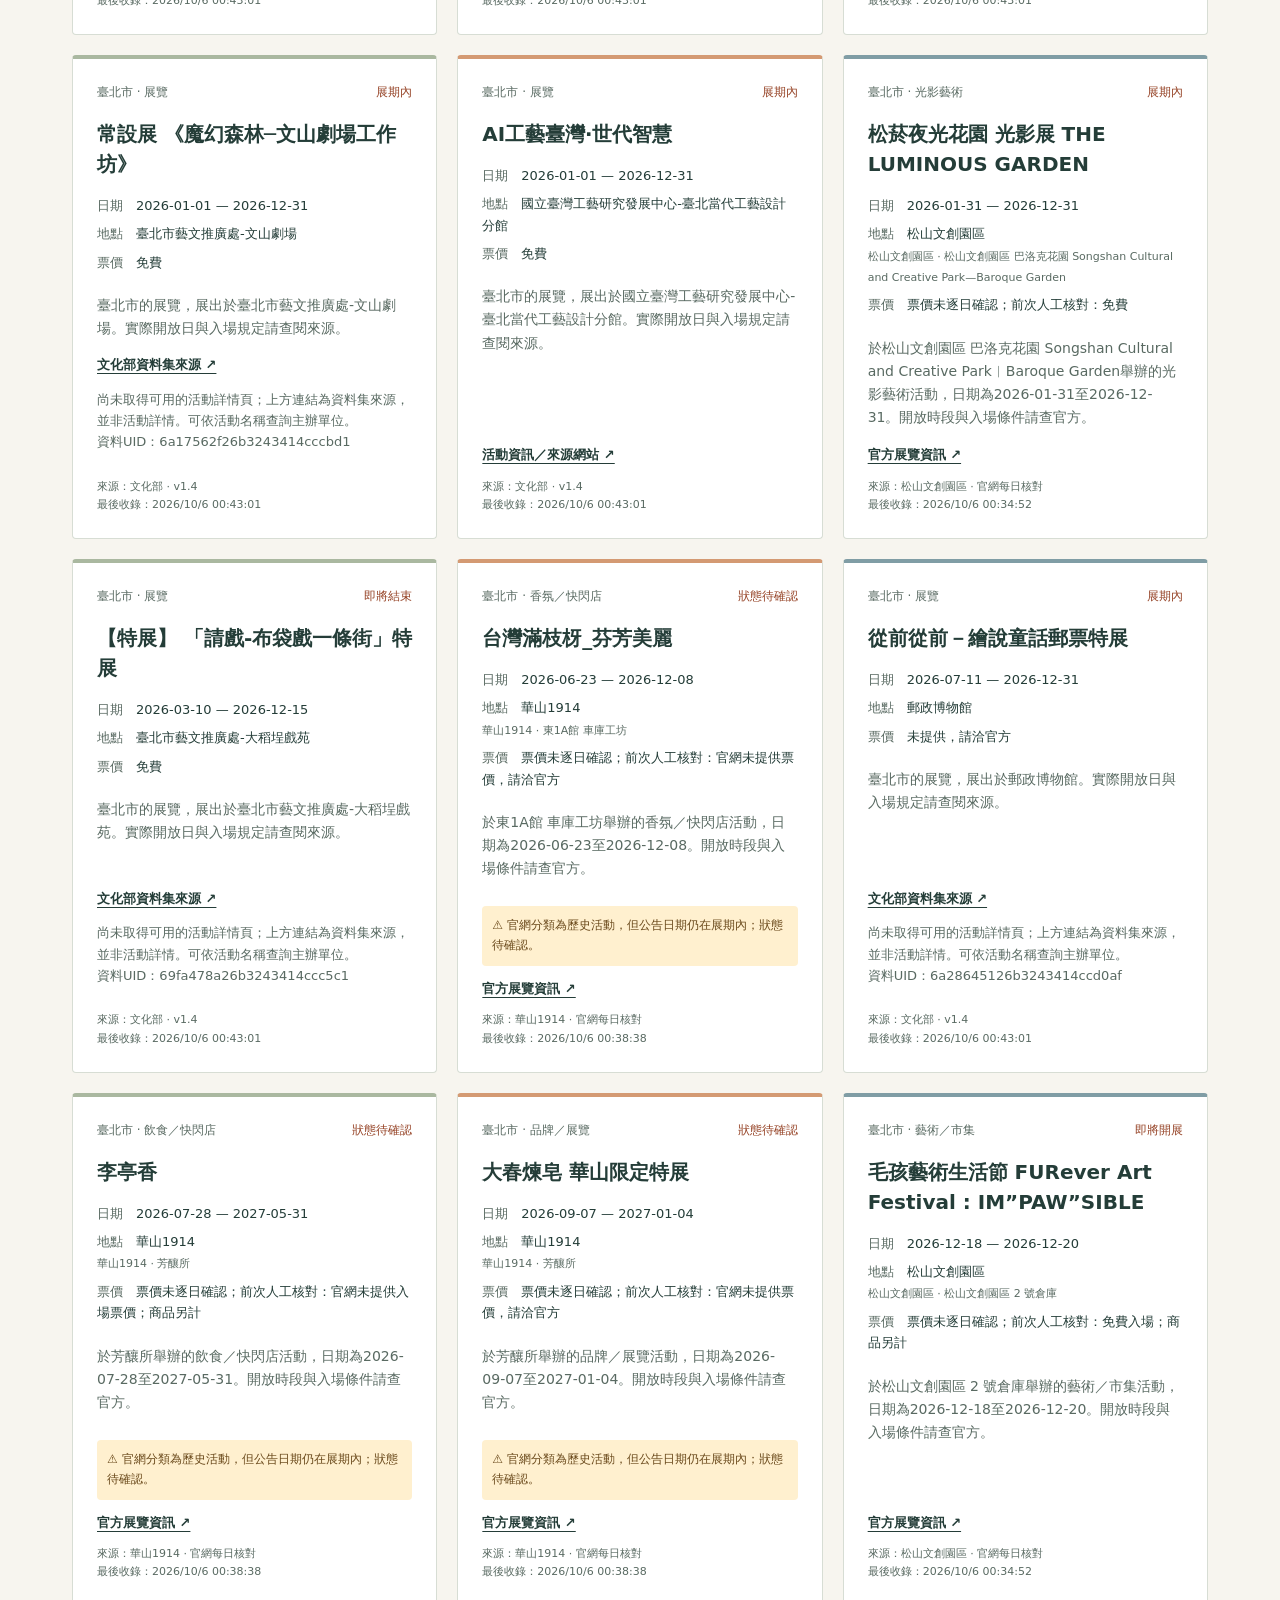
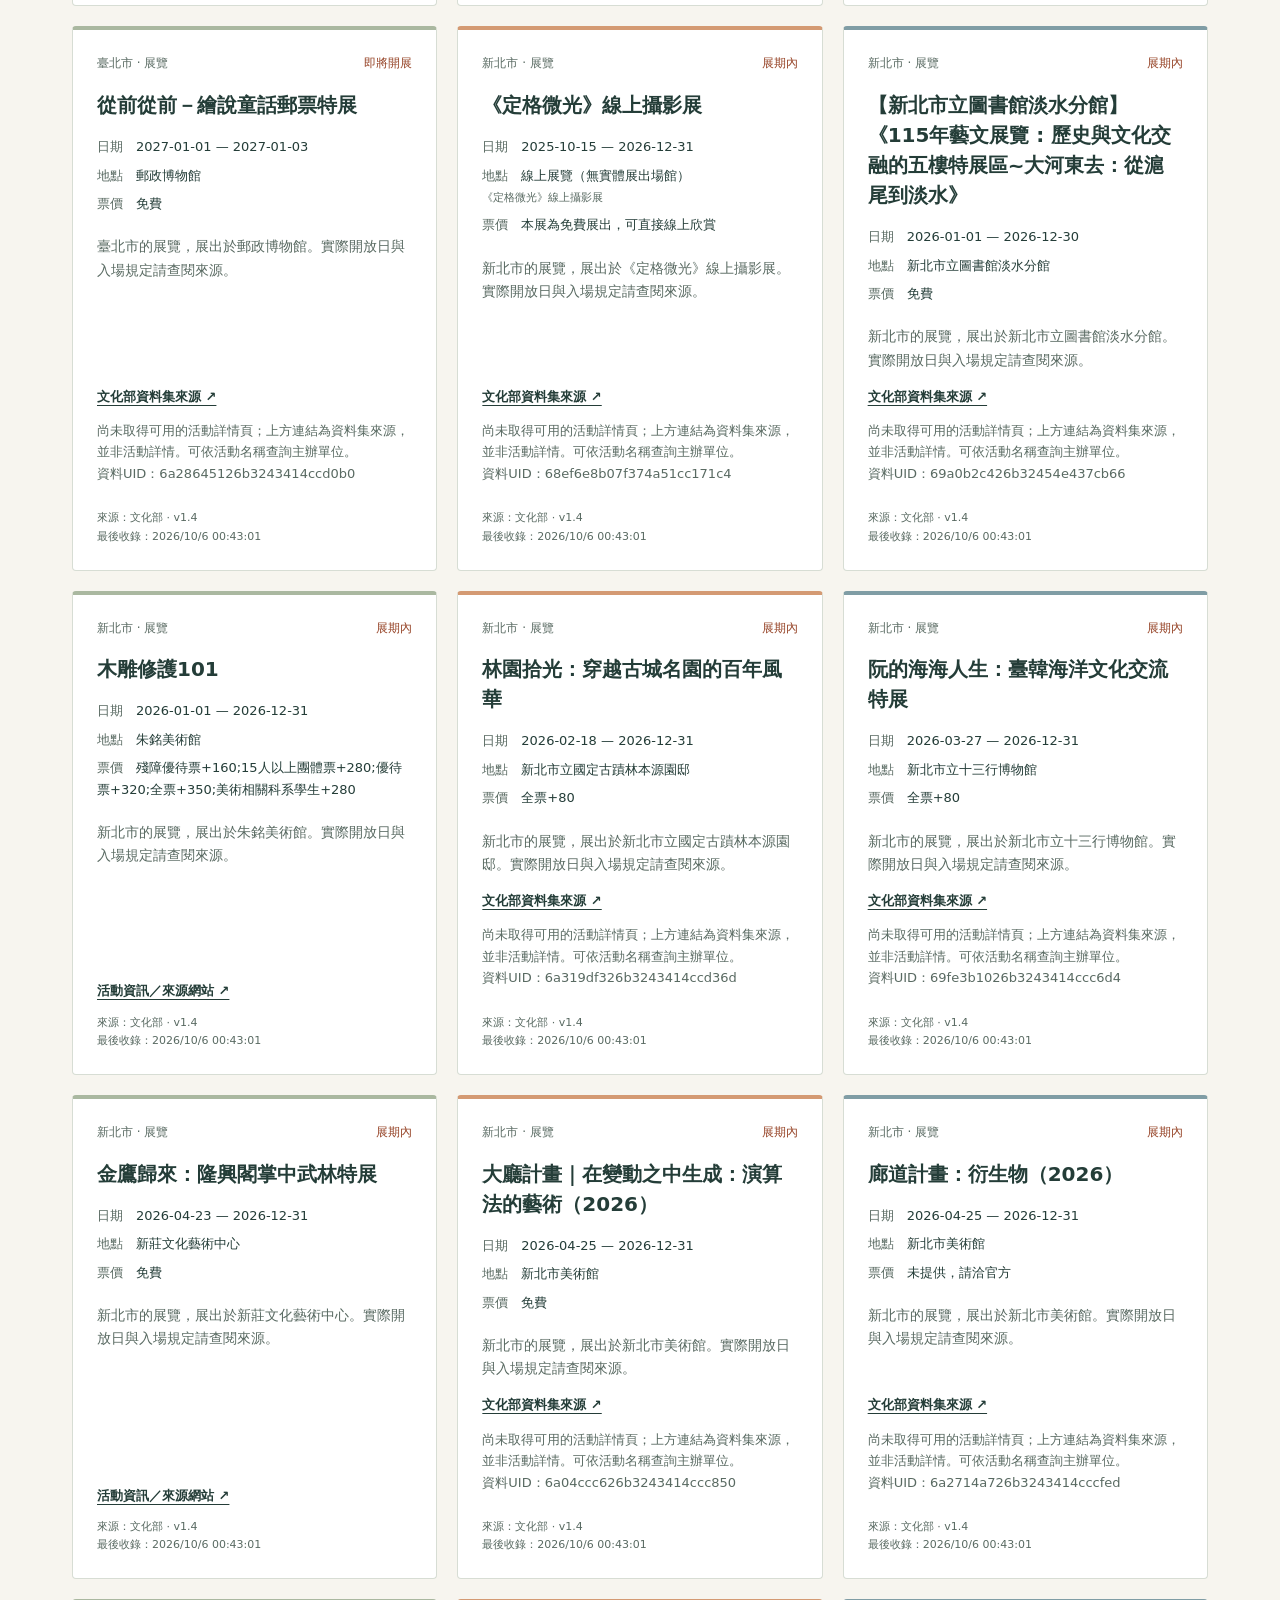
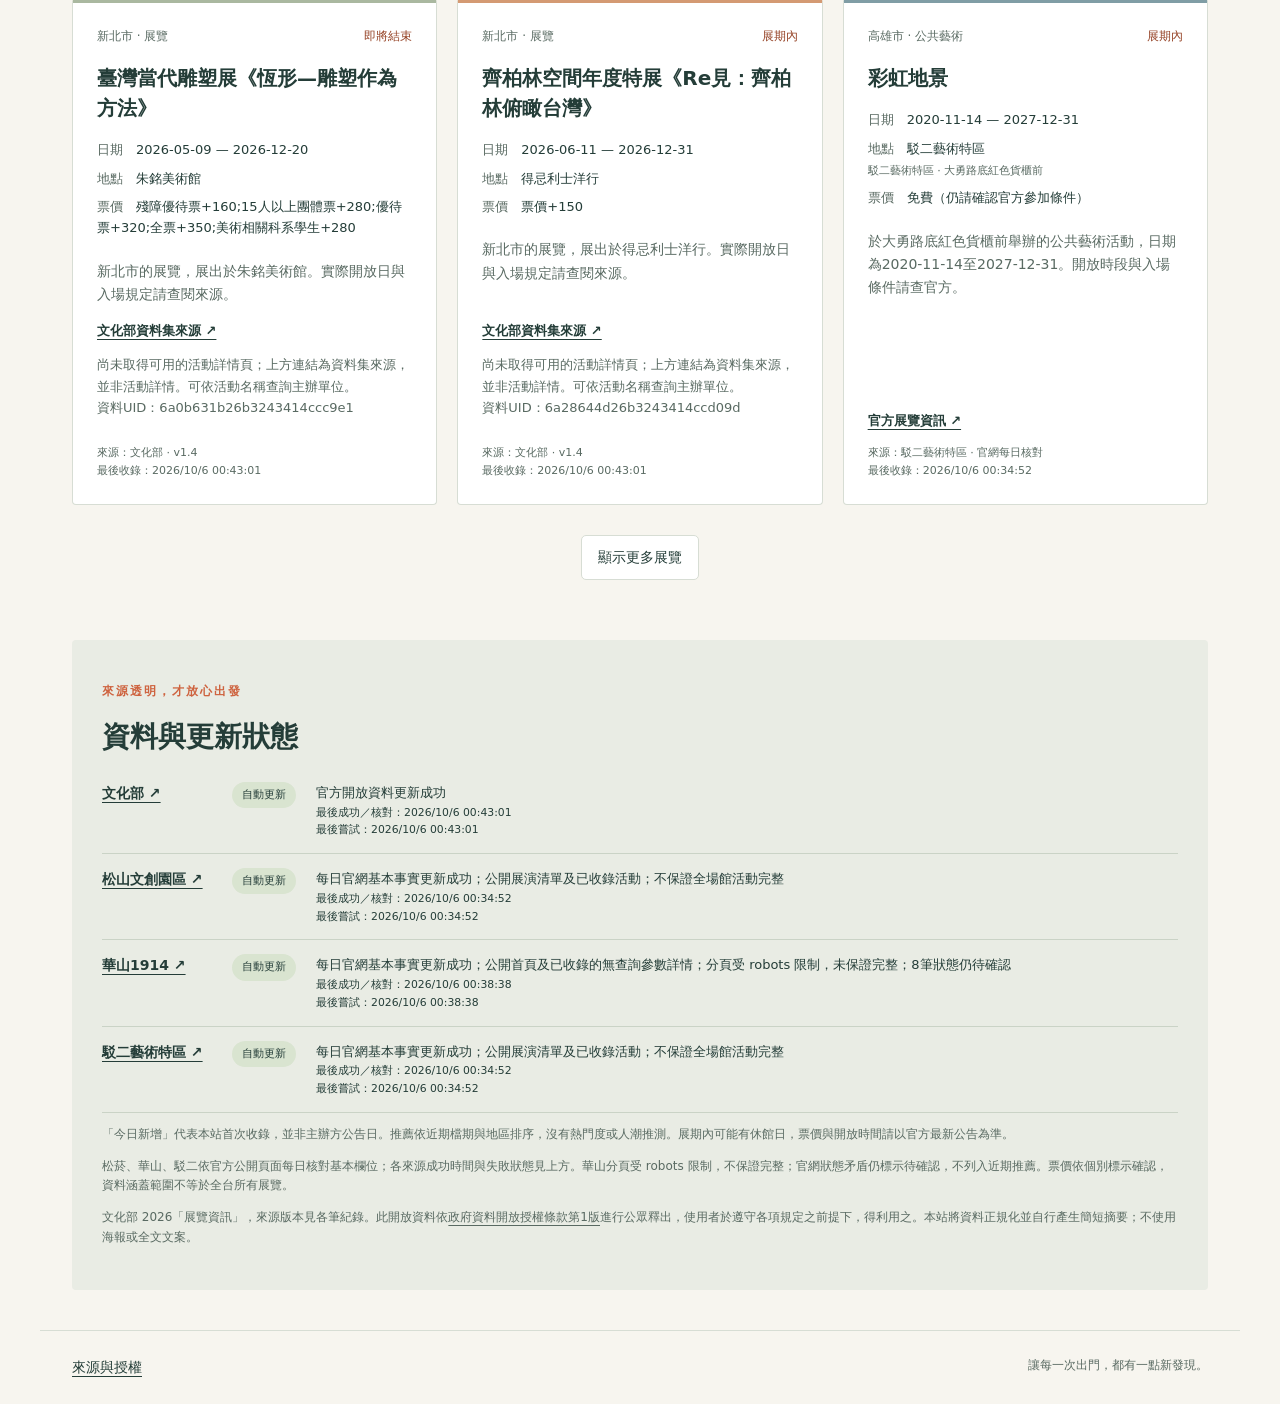
==== commit adefe132: "Update three official exhibition venues daily with source safeguards" ====
--- a/index.html
+++ b/index.html
@@ -6,4 +6,4 @@
 <section class="explore"><div class="section-head"><div><p class="eyebrow">FIND YOUR NEXT EXHIBITION</p><h2>找到想去的展覽</h2></div><p>台北、新北優先排序</p></div>
 <form id="filters"><label>地區<select id="region"><option value="">全台灣</option><option value="north">台北＋新北</option></select></label><label>日期（展期涵蓋）<input type="date" id="date"></label><label>場館<select id="park"><option value="">所有場館</option><option value="songshan">松山文創園區</option><option value="huashan">華山1914</option><option value="pier2">駁二藝術特區</option></select></label><label class="search">展覽名稱／地點<input type="search" id="query" placeholder="試試「攝影」或「美術館」"></label><button type="reset" class="reset">清除篩選</button></form>
 <div class="tabs" role="group" aria-label="展覽分類"><button data-view="all" aria-pressed="true">所有展覽</button><button data-view="new" aria-pressed="false">今日新增</button><button data-view="recommended" aria-pressed="false">近期推薦</button><button data-view="ending" aria-pressed="false">即將結束</button><button data-view="history" aria-pressed="false">歷史紀錄</button></div><p id="view-note" class="note"></p><p id="result-count" role="status" aria-live="polite"></p><div id="results" class="grid" tabindex="-1"></div><button id="more" hidden>顯示更多展覽</button></section>
-<section id="sources" class="sources"><p class="eyebrow">來源透明，才放心出發</p><h2>資料與更新狀態</h2><div id="source-status"></div><p>「今日新增」代表本站首次收錄，並非主辦方公告日。推薦依近期檔期與地區排序，沒有熱門度或人潮推測。展期內可能有休館日，票價與開放時間請以官方最新公告為準。</p><p>松菸、華山、駁二採本次人工核對與固定官方入口；官網狀態矛盾會標示待確認，不列入近期推薦。場館官網尚未每日自動核對。資料涵蓋範圍不等於全台所有展覽。</p><p>文化部 2026「展覽資訊」，來源版本見各筆紀錄。此開放資料依<a href="https://data.gov.tw/license">政府資料開放授權條款第1版</a>進行公眾釋出，使用者於遵守各項規定之前提下，得利用之。本站將資料正規化並自行產生簡短摘要；不使用海報或全文文案。</p></section></main><footer><a href="sources.html">來源與授權</a> <span>讓每一次出門，都有一點新發現。</span></footer><noscript>請開啟 JavaScript 使用地區與日期篩選；也可直接查看松菸與華山官方展演頁。</noscript></body></html>
+<section id="sources" class="sources"><p class="eyebrow">來源透明，才放心出發</p><h2>資料與更新狀態</h2><div id="source-status"></div><p>「今日新增」代表本站首次收錄，並非主辦方公告日。推薦依近期檔期與地區排序，沒有熱門度或人潮推測。展期內可能有休館日，票價與開放時間請以官方最新公告為準。</p><p>松菸、華山、駁二依官方公開頁面每日核對基本欄位；各來源成功時間與失敗狀態見上方。華山分頁受 robots 限制，不保證完整；官網狀態矛盾仍標示待確認，不列入近期推薦。票價依個別標示確認，資料涵蓋範圍不等於全台所有展覽。</p><p>文化部 2026「展覽資訊」，來源版本見各筆紀錄。此開放資料依<a href="https://data.gov.tw/license">政府資料開放授權條款第1版</a>進行公眾釋出，使用者於遵守各項規定之前提下，得利用之。本站將資料正規化並自行產生簡短摘要；不使用海報或全文文案。</p></section></main><footer><a href="sources.html">來源與授權</a> <span>讓每一次出門，都有一點新發現。</span></footer><noscript>請開啟 JavaScript 使用地區與日期篩選；也可直接查看松菸與華山官方展演頁。</noscript></body></html>
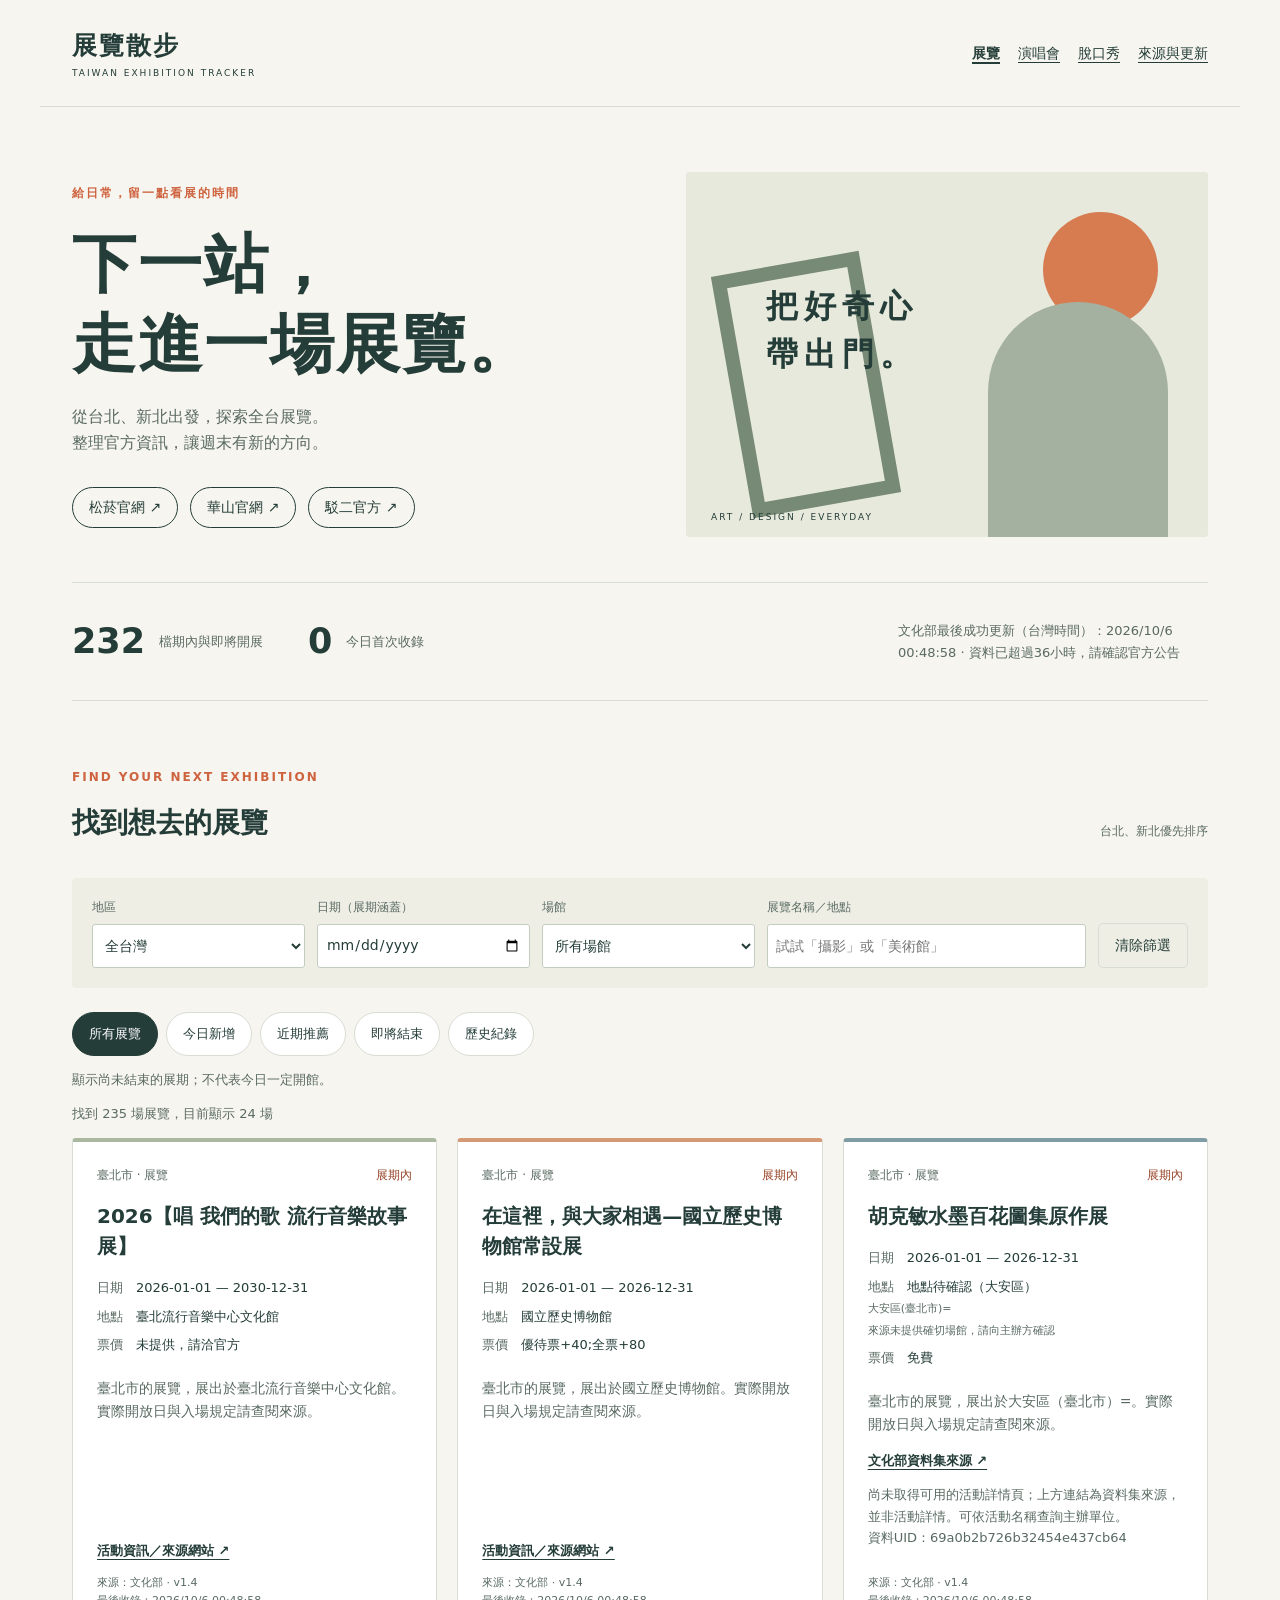
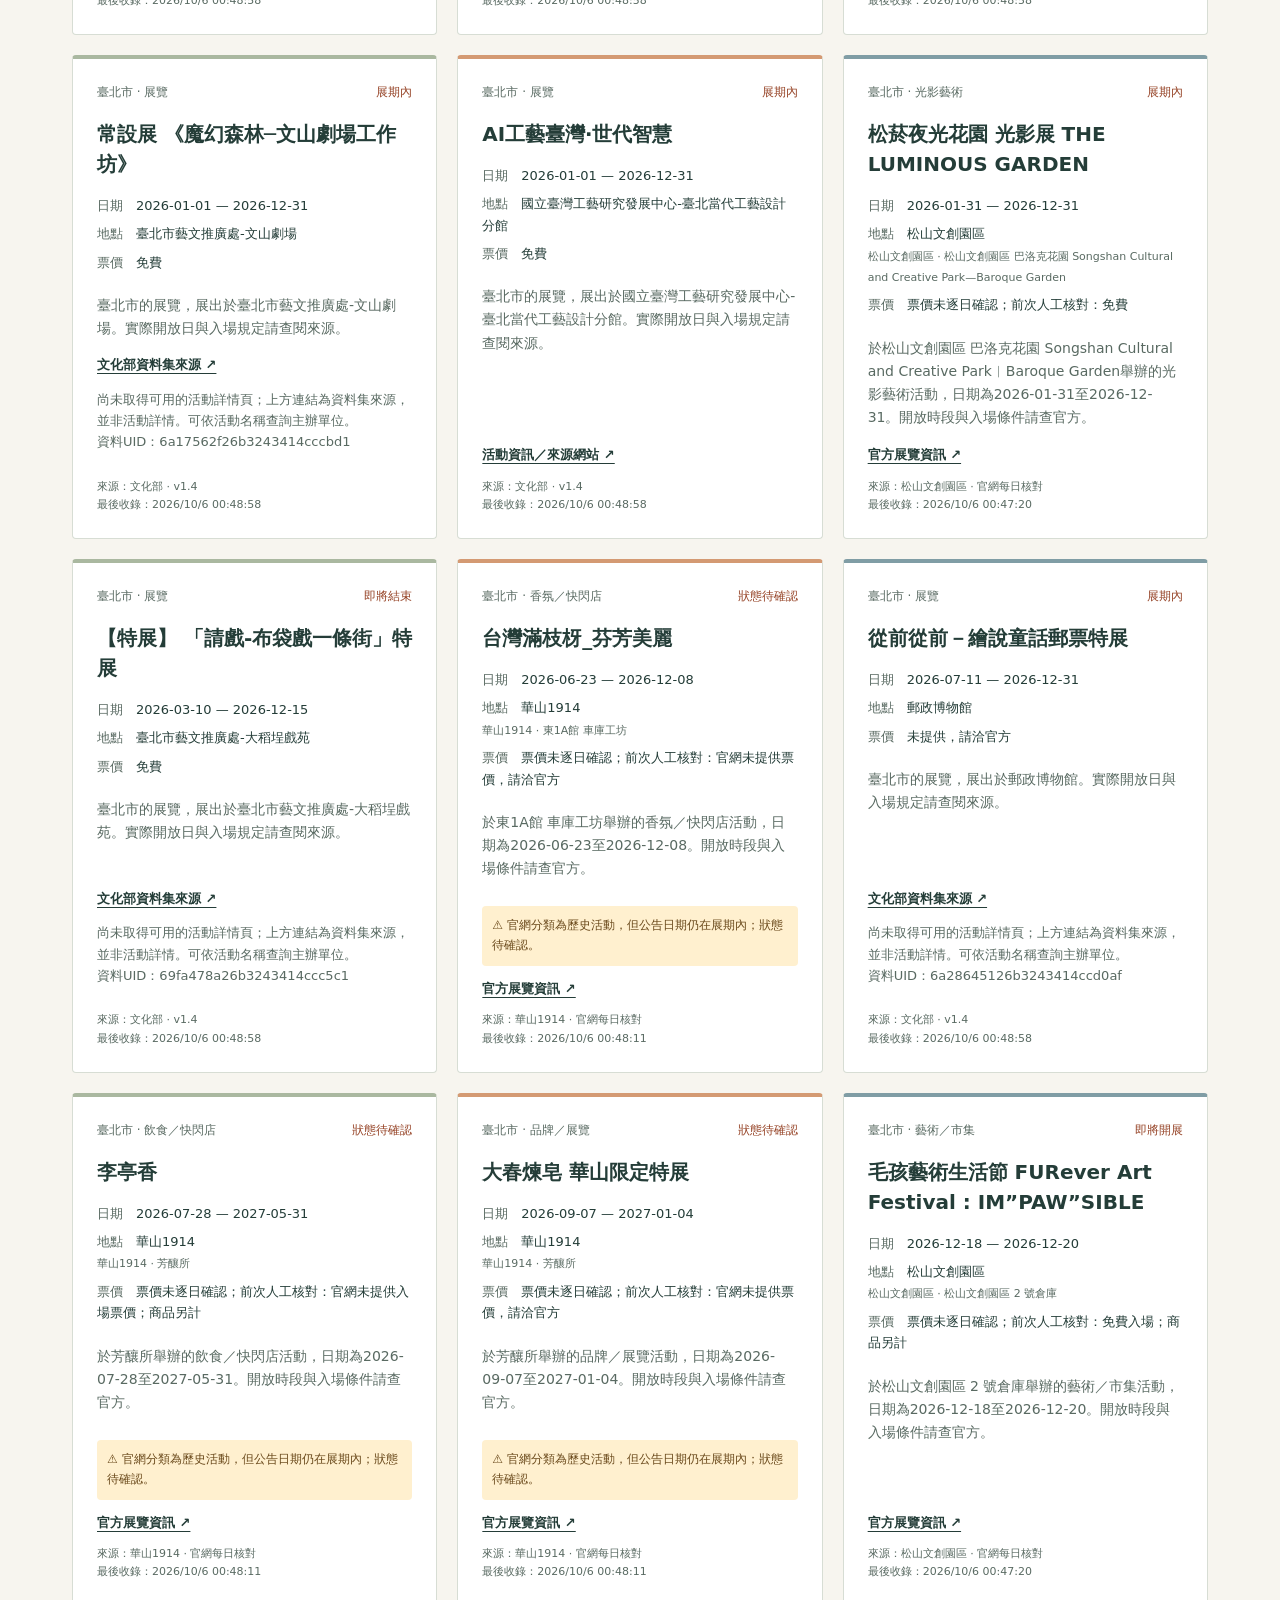
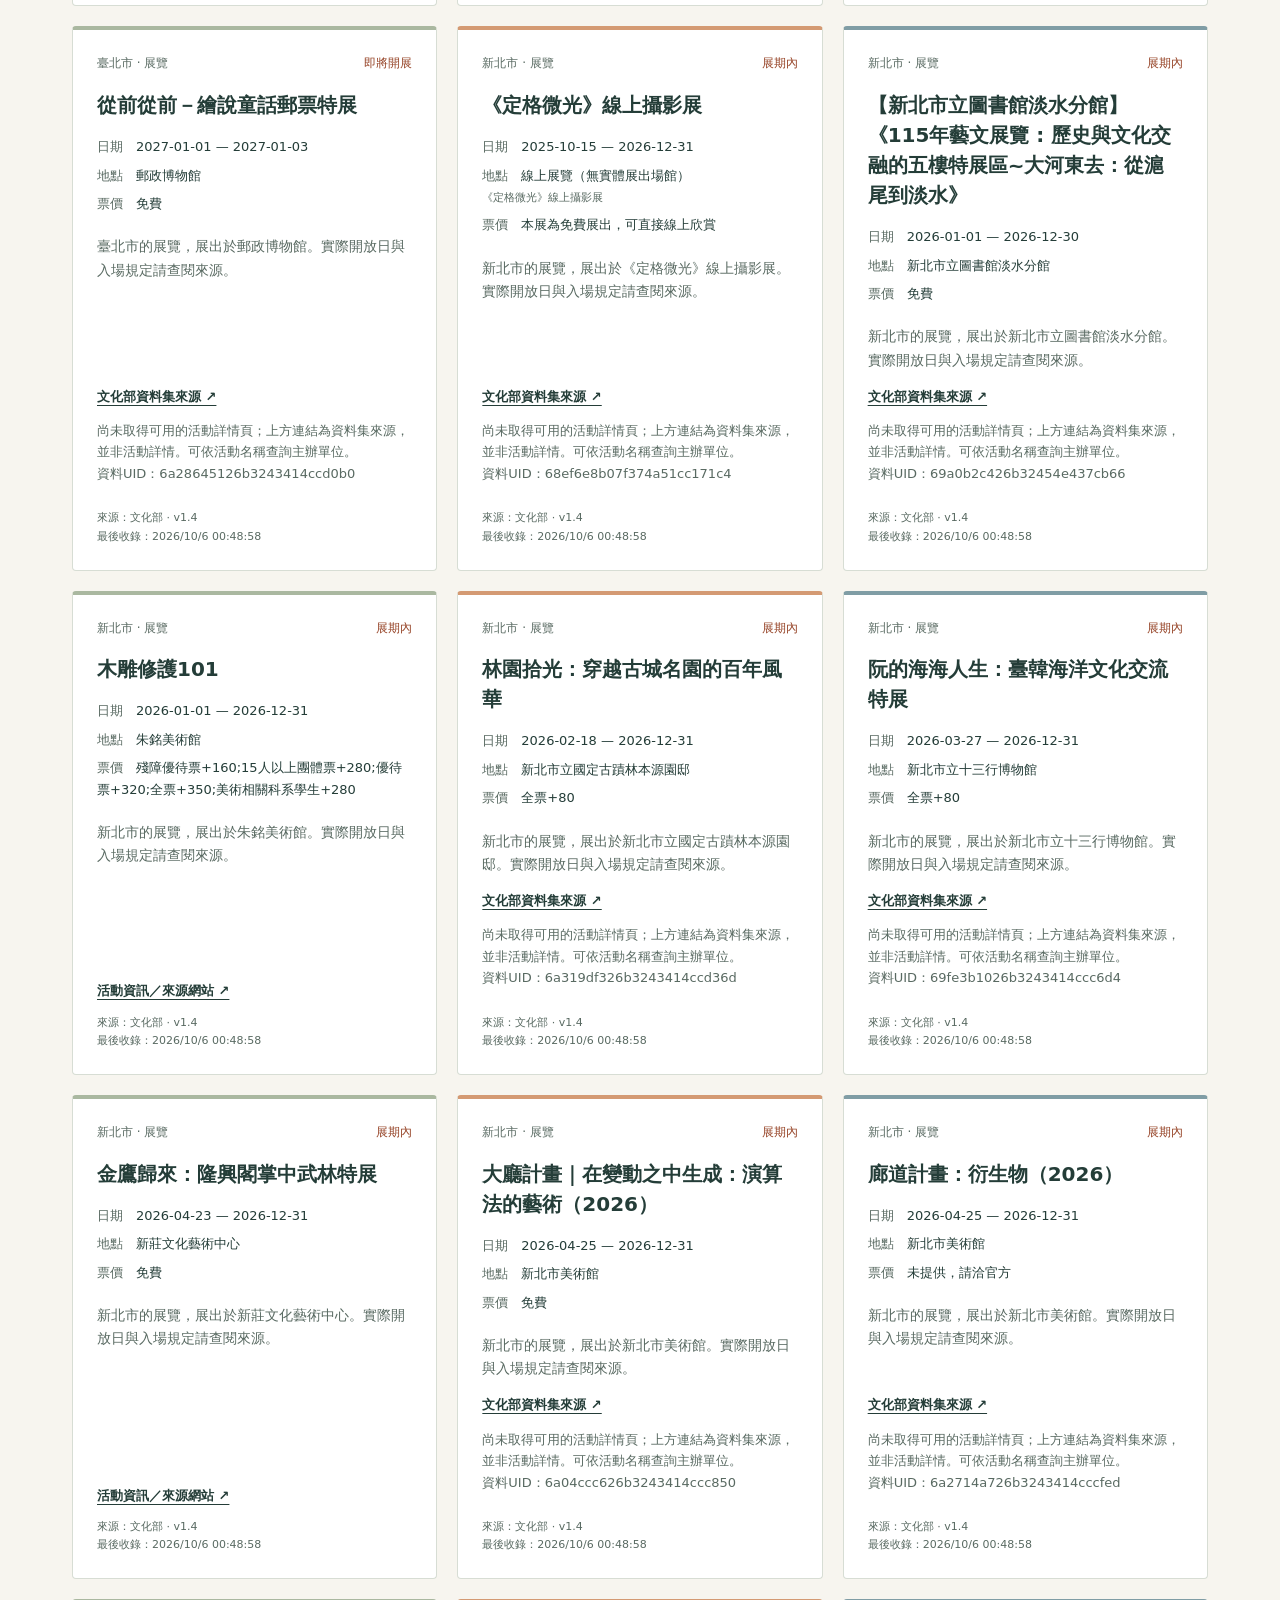
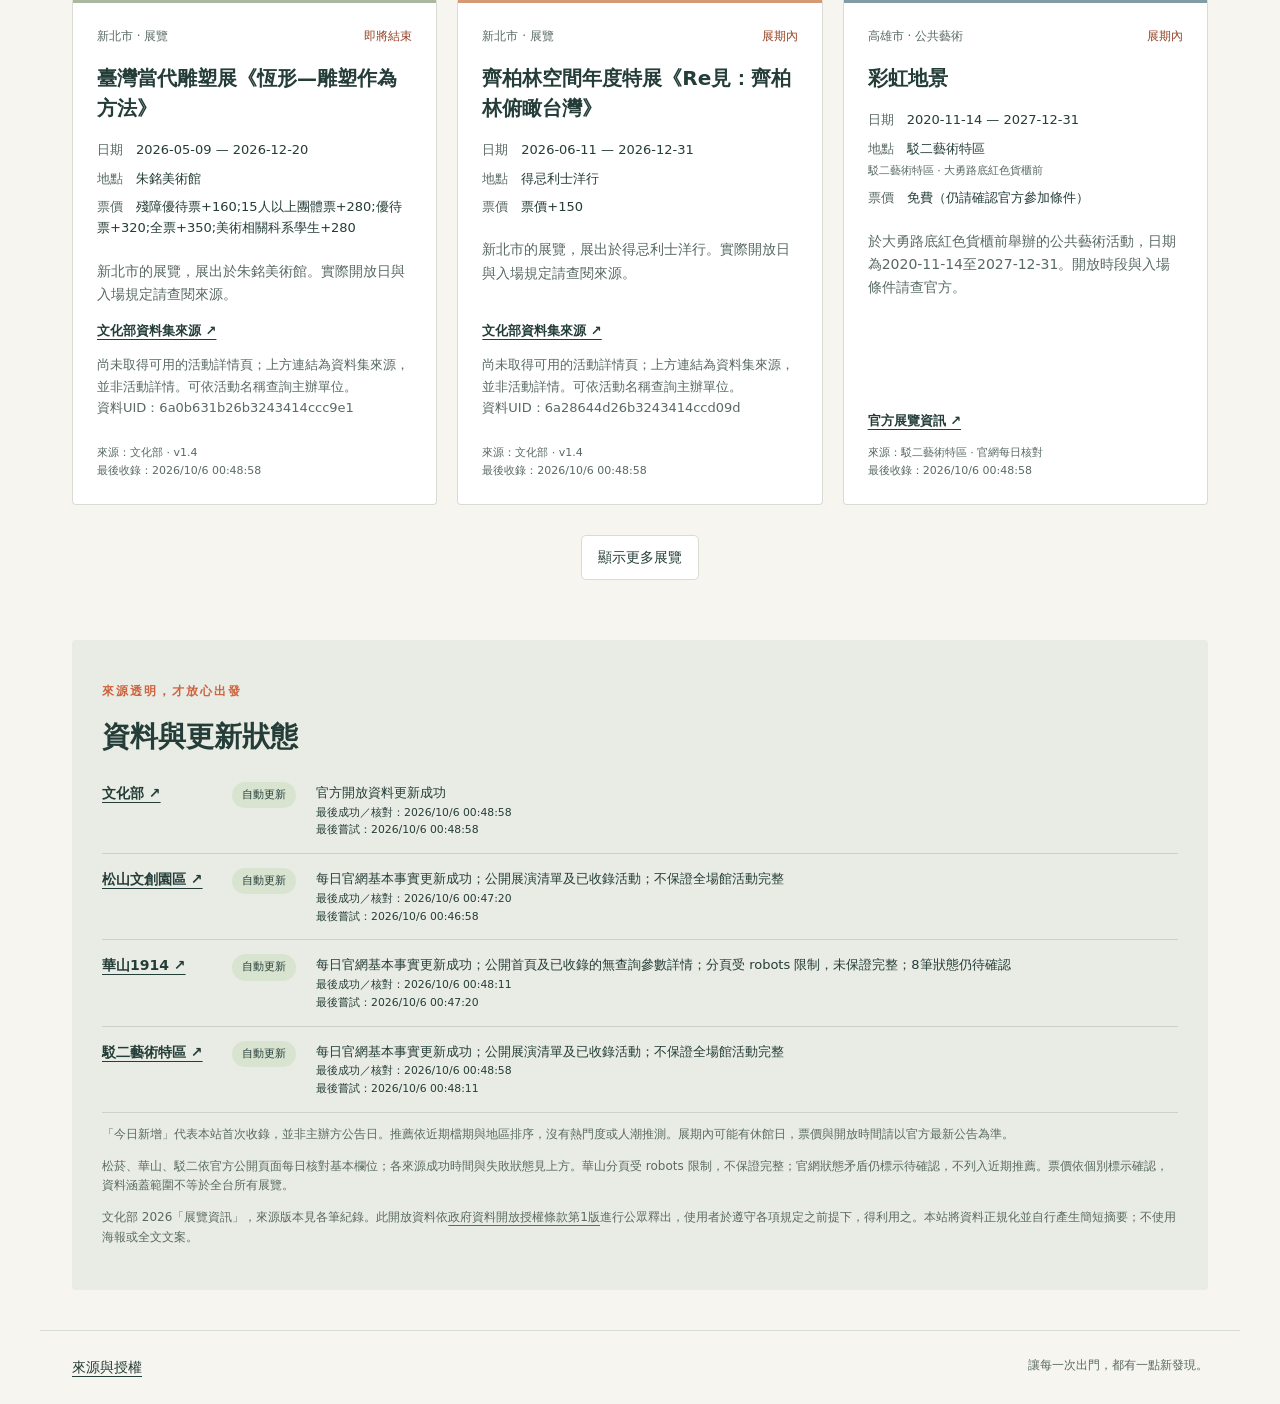
==== commit e2ee8683: "Integrate concert and comedy pages into shared daily publishing" ====
--- a/index.html
+++ b/index.html
@@ -1,6 +1,6 @@
 <!doctype html>
 <html lang="zh-Hant-TW"><head><meta charset="utf-8"><meta name="viewport" content="width=device-width,initial-scale=1"><meta name="description" content="台灣展覽追蹤：台北、新北優先，依地區與日期探索官方展覽資訊。"><title>展覽散步｜台灣展覽追蹤</title><link rel="stylesheet" href="style.css"><script src="app.js" defer></script></head>
-<body><a class="skip" href="#results">跳到展覽清單</a><header><a class="brand" href="./">展覽散步<span>TAIWAN EXHIBITION TRACKER</span></a><a href="#sources">資料來源 ↗</a></header>
+<body><a class="skip" href="#results">跳到展覽清單</a><header><a class="brand" href="./">展覽散步<span>TAIWAN EXHIBITION TRACKER</span></a><nav aria-label="網站導覽"><a href="./" aria-current="page">展覽</a><a href="concerts.html">演唱會</a><a href="comedy.html">脫口秀</a><a href="#sources">來源與更新</a></nav></header>
 <main><section class="hero"><div><p class="eyebrow">給日常，留一點看展的時間</p><h1>下一站，<br>走進一場展覽。</h1><p>從台北、新北出發，探索全台展覽。<br>整理官方資訊，讓週末有新的方向。</p><div class="hero-links"><a href="https://www.songshanculturalpark.org/exhibition" target="_blank" rel="noopener noreferrer">松菸官網 ↗</a><a href="https://www.huashan1914.com/exhibition" target="_blank" rel="noopener noreferrer">華山官網 ↗</a><a href="https://pier2.org/exhibition/" target="_blank" rel="noopener noreferrer">駁二官方 ↗</a></div></div><div class="art" aria-hidden="true"><div class="sun"></div><div class="frame"></div><div class="arch"></div><span>把好奇心<br>帶出門。</span><small>ART / DESIGN / EVERYDAY</small></div></section>
 <section class="pulse" aria-label="更新概況"><div><strong id="active-count">—</strong><span>檔期內與即將開展</span></div><div><strong id="new-count">—</strong><span>今日首次收錄</span></div><p id="updated">正在讀取資料…</p></section>
 <section class="explore"><div class="section-head"><div><p class="eyebrow">FIND YOUR NEXT EXHIBITION</p><h2>找到想去的展覽</h2></div><p>台北、新北優先排序</p></div>
--- a/style.css
+++ b/style.css
@@ -1,3 +1,5 @@
 :root{--paper:#f7f5ef;--ink:#243d38;--muted:#596a62;--accent:#ce633f;--line:#d7ddd4}*{box-sizing:border-box}body{margin:0;background:var(--paper);color:var(--ink);font-family:system-ui,"Microsoft JhengHei",sans-serif;line-height:1.65}a{color:inherit;text-underline-offset:4px}header,main,footer{max-width:1200px;margin:auto}header{padding:25px 32px;display:flex;justify-content:space-between;align-items:center;border-bottom:1px solid var(--line)}header>a:last-child{font-size:14px}.brand{text-decoration:none;font-weight:800;font-size:25px;letter-spacing:2px}.brand span{display:block;font-size:9px;letter-spacing:2px;font-weight:500}.hero{display:grid;grid-template-columns:1.1fr 1fr;gap:40px;padding:65px 32px 45px}.eyebrow{font-size:12px;letter-spacing:2px;color:var(--accent);font-weight:700}h1{font-size:clamp(40px,5vw,66px);line-height:1.25;letter-spacing:2px;margin:20px 0}h2{font-size:28px;margin:8px 0}.hero p:not(.eyebrow){color:var(--muted)}.hero-links{display:flex;gap:12px;margin-top:30px}.hero-links a{padding:8px 16px;border:1px solid var(--ink);border-radius:30px;text-decoration:none;font-size:14px}.art{position:relative;min-height:365px;background:#e7e9dd;overflow:hidden;border-radius:3px}.art .sun{position:absolute;right:50px;top:40px;width:115px;height:115px;background:#d77b51;border-radius:50%}.frame{position:absolute;left:45px;bottom:30px;width:150px;height:245px;border:14px solid #778a75;transform:rotate(-10deg)}.arch{position:absolute;right:40px;bottom:-10px;width:180px;height:245px;background:#a4b1a0;border-radius:100px 100px 0 0}.art>span{position:absolute;left:80px;top:110px;font-size:32px;font-weight:600;line-height:1.5;letter-spacing:6px}.art small{position:absolute;left:25px;bottom:12px;letter-spacing:2px;font-size:9px}.pulse{margin:0 32px 55px;padding:24px 0;border-top:1px solid var(--line);border-bottom:1px solid var(--line);display:flex;gap:45px;align-items:center}.pulse>div{display:flex;gap:14px;align-items:center}.pulse strong{font-size:35px}.pulse span,.pulse p{font-size:13px;color:var(--muted)}.pulse p{margin-left:auto;max-width:310px}.explore{padding:0 32px 60px}.section-head{display:flex;justify-content:space-between;align-items:end;margin-bottom:24px}.section-head>p{font-size:12px;color:var(--muted)}form{display:flex;gap:12px;flex-wrap:wrap;background:#eeeee5;padding:20px;border-radius:4px}label{font-size:12px;display:flex;flex-direction:column;gap:6px;color:var(--muted);flex:1;min-width:145px}.search{flex:1.5}select,input,button{font:inherit;color:var(--ink);font-size:14px}select,input{width:100%;height:44px;border:1px solid #c3cdbf;background:#fff;padding:8px;border-radius:3px}button{cursor:pointer;border:1px solid var(--line);background:white;padding:10px 16px;border-radius:5px;min-height:44px}.reset{align-self:end;background:transparent}.tabs{display:flex;gap:8px;flex-wrap:wrap;margin-top:24px}.tabs button{border-radius:30px;font-size:13px}.tabs button[aria-pressed=true]{background:var(--ink);color:white;border-color:var(--ink)}.note,#result-count{font-size:13px;color:var(--muted)}.grid{display:grid;grid-template-columns:repeat(3,minmax(0,1fr));gap:20px}.card{background:#fff;border:1px solid var(--line);padding:24px;display:flex;flex-direction:column;position:relative;border-radius:4px;border-top:4px solid #aab8a0;overflow-wrap:anywhere}.card:nth-child(3n+2){border-top-color:#d49a73}.card:nth-child(3n){border-top-color:#809da5}.card-top{display:flex;justify-content:space-between;gap:8px;font-size:12px;color:var(--muted)}.badge{color:#954225}.card h3{font-size:20px;line-height:1.5;margin:16px 0}.card dl{font-size:13px;margin:0}.card dt{display:inline;color:var(--muted)}.card dd{display:inline;margin:0}.card dd:after{content:"";display:block;margin-bottom:7px}.card .summary{font-size:14px;color:var(--muted)}.card a{margin-top:auto;font-size:13px;font-weight:600}.card small{font-size:11px;color:var(--muted);margin-top:12px}.empty{padding:45px;background:#eeeee5;grid-column:1/-1;text-align:center}#more{display:block;margin:30px auto 0}#more[hidden]{display:none}.sources{margin:0 32px 40px;padding:30px;background:#e9ece4;border-radius:4px}.sources>p:not(.eyebrow){font-size:12px;color:var(--muted)}.source-row{padding:14px 0;border-bottom:1px solid #cad3c6;display:flex;gap:20px;align-items:start}.source-row>div{flex:1;font-size:13px}.source-row small{display:block}.source-row a{min-width:110px;font-size:14px;font-weight:700}.state{font-size:11px;border-radius:20px;padding:4px 10px;background:#d9e4d0}.state.error{background:#f2d3c4}footer{display:flex;justify-content:space-between;padding:25px 32px;font-size:14px;border-top:1px solid var(--line)}footer span{font-size:12px;color:var(--muted)}:focus-visible{outline:3px solid #bd663d;outline-offset:3px}.skip{position:absolute;left:10px;top:-100px}.skip:focus{top:10px;background:white;z-index:9}@media(max-width:900px){.grid{grid-template-columns:repeat(2,minmax(0,1fr))}.pulse{gap:20px;flex-wrap:wrap}.pulse p{margin:0}.hero{gap:20px}.art{min-height:340px}.frame{left:20px}.art>span{left:45px}}@media(max-width:600px){header{padding:18px 20px}.brand{font-size:21px}.hero{padding:34px 20px;grid-template-columns:1fr;gap:20px}h1{font-size:43px}.art{min-height:200px}.art .sun{width:85px;height:85px;top:20px;right:70px}.frame{height:180px;left:35px;bottom:-30px}.arch{height:180px;width:150px;right:25px}.art>span{top:40px;left:80px;font-size:25px}.pulse{margin:0 20px 35px;padding:18px 0;gap:18px}.pulse strong{font-size:27px}.pulse span{font-size:11px}.pulse>div{gap:8px}.explore{padding:0 20px 40px}.section-head{display:block}.section-head>p{margin:0}h2{font-size:24px}form{padding:15px;gap:10px}label{min-width:calc(50% - 10px)}.search{flex-basis:100%}.reset{width:100%}.tabs{gap:6px}.tabs button{padding:8px 12px}.grid{grid-template-columns:1fr}.card{padding:22px}.sources{margin:0 20px 30px;padding:22px}.source-row{flex-wrap:wrap;gap:8px}.source-row>div{flex-basis:100%}footer{padding:20px;display:block}footer span{display:block}}
 
 .verification{font-size:12px;background:#fff0cf;color:#6a491b;padding:10px;border-radius:4px}.hero-links{flex-wrap:wrap}
+
+header nav{display:flex;gap:18px;flex-wrap:wrap;font-size:14px}header nav a[aria-current="page"]{font-weight:800;text-decoration-thickness:2px}@media(max-width:600px){header{flex-wrap:wrap;gap:14px}header nav{width:100%;gap:16px}}
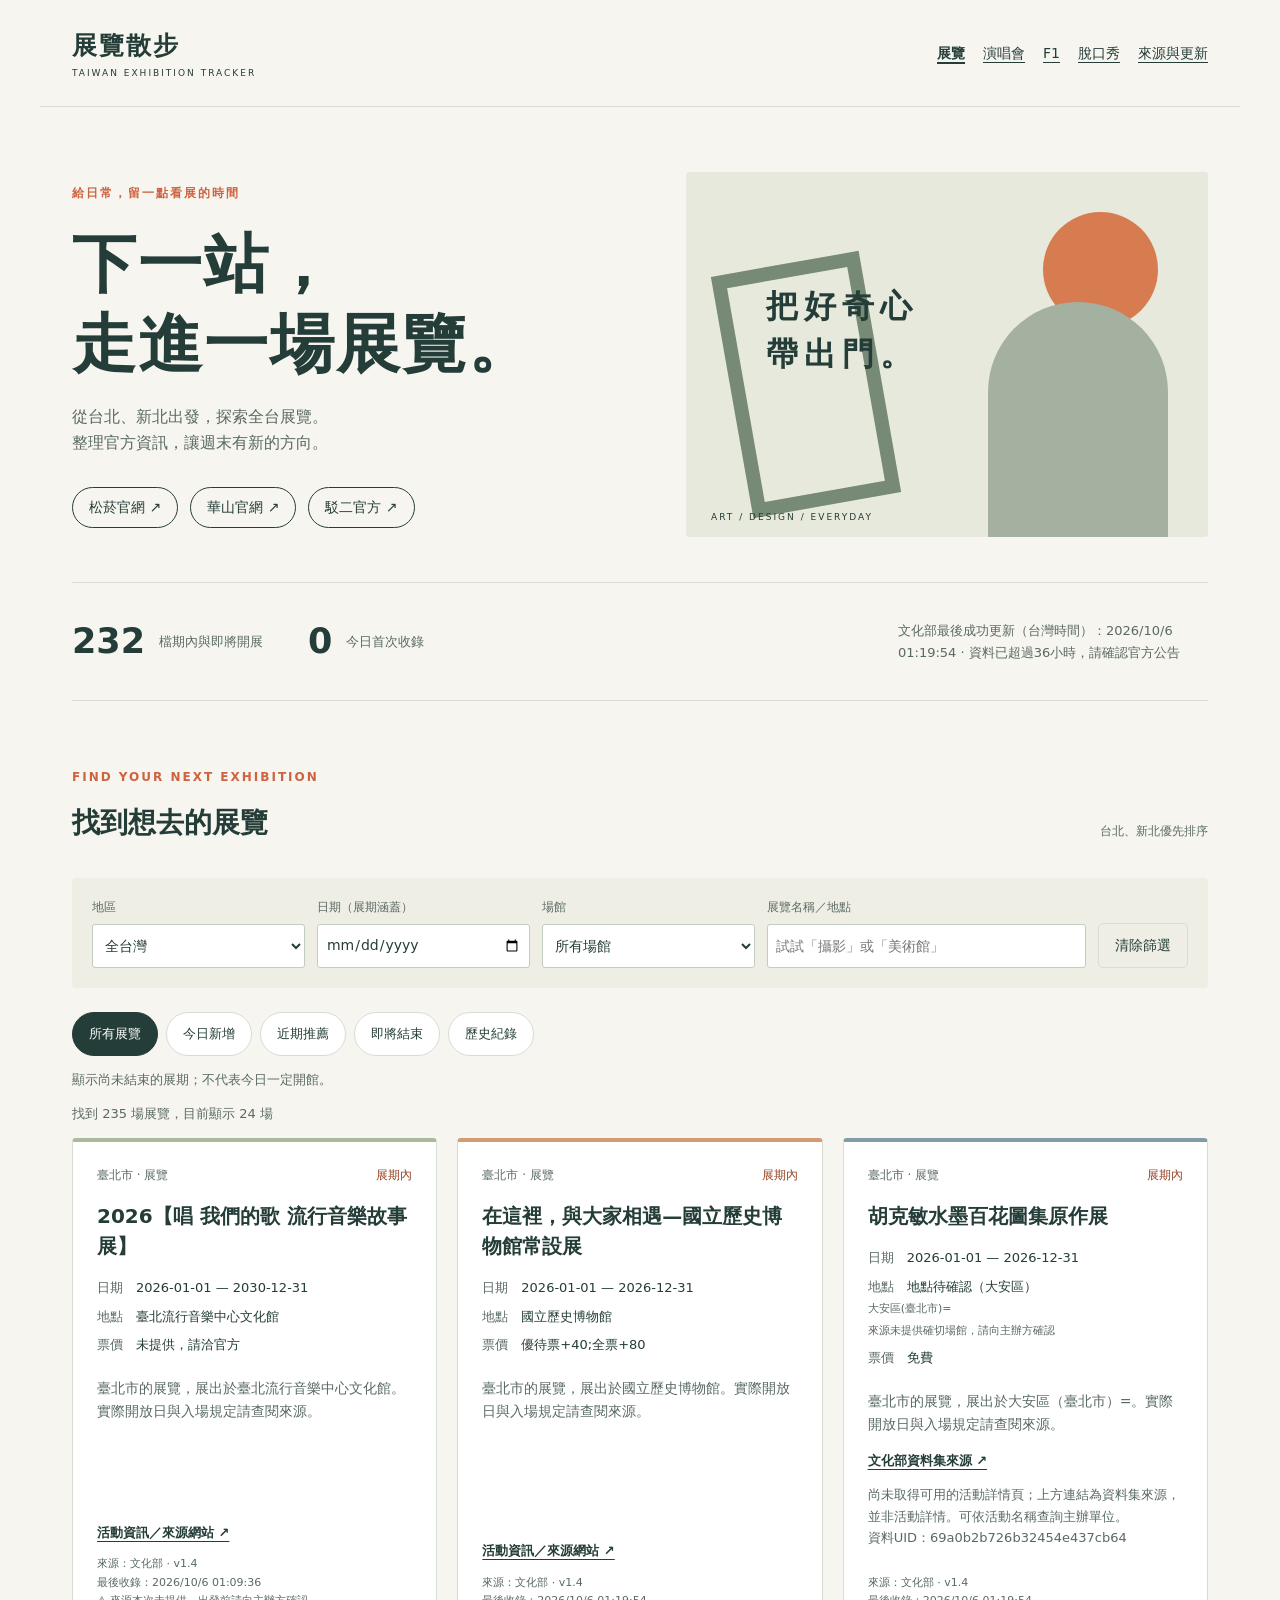
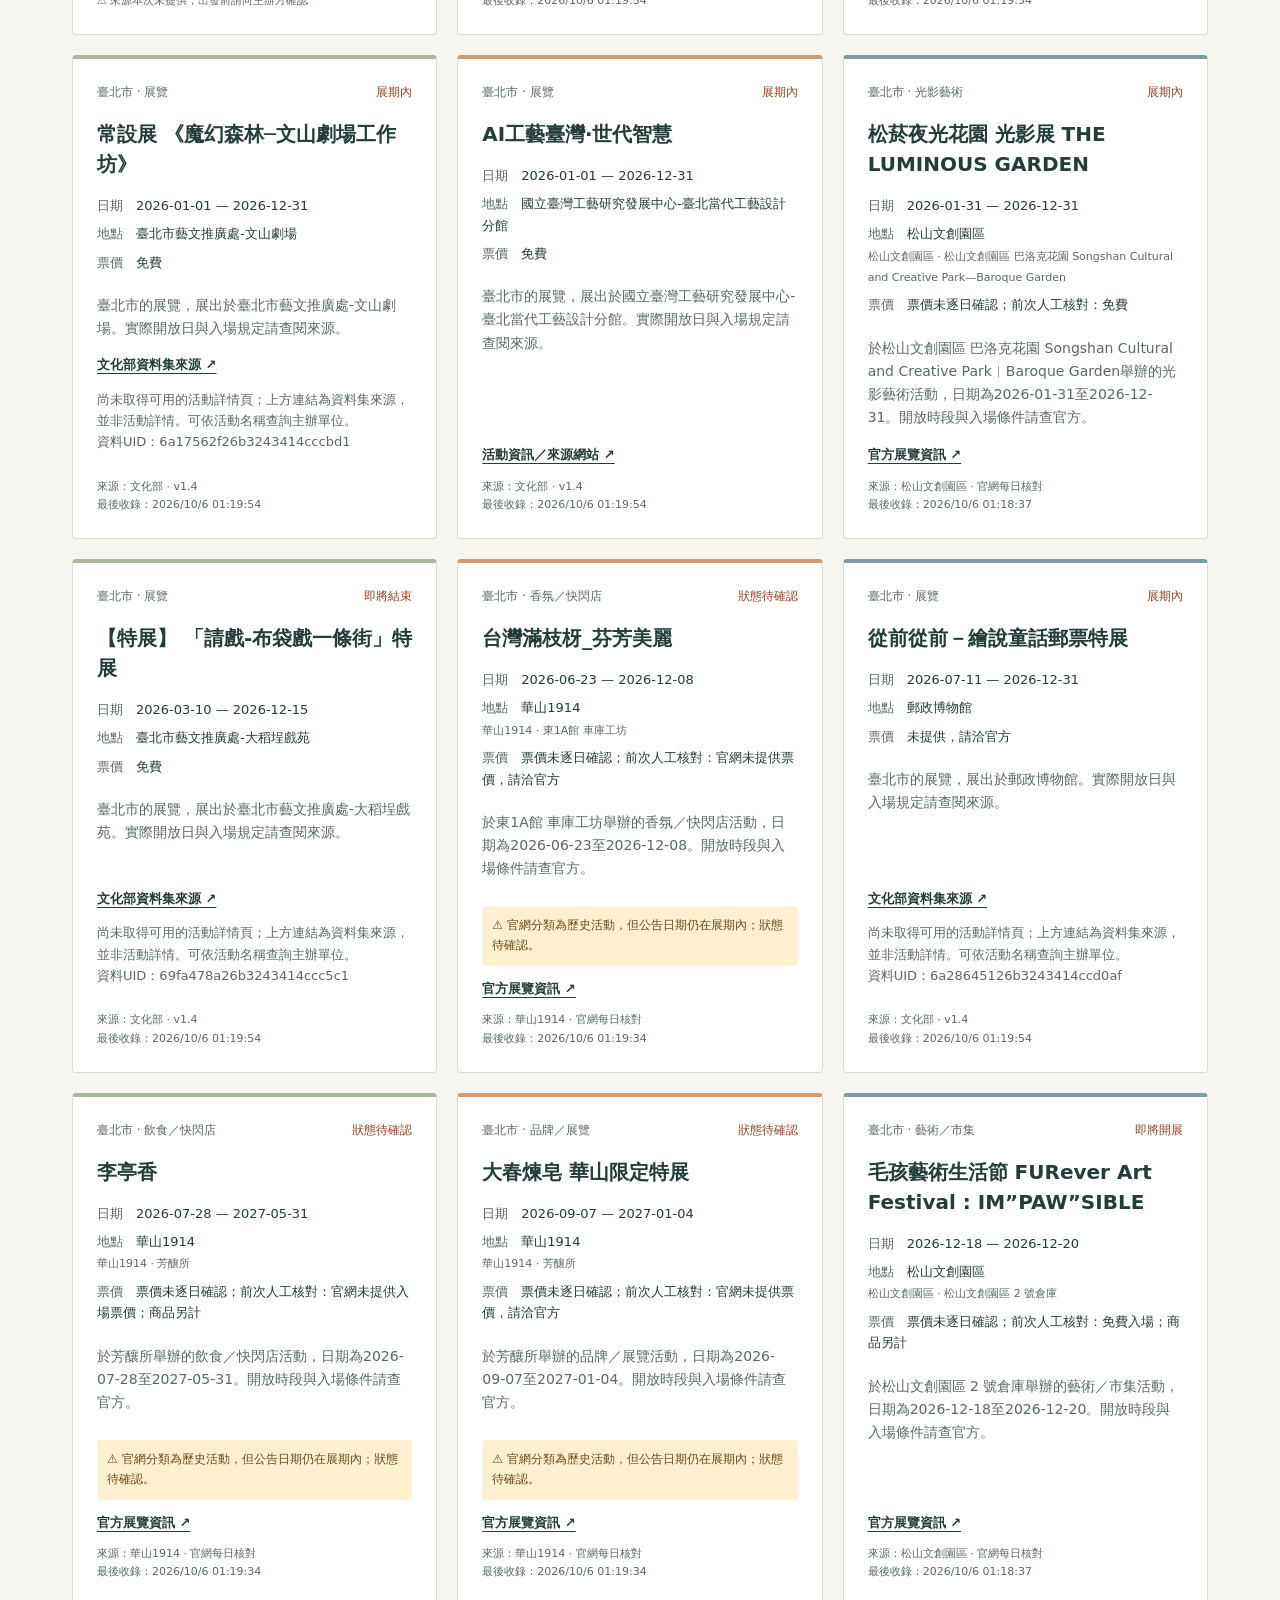
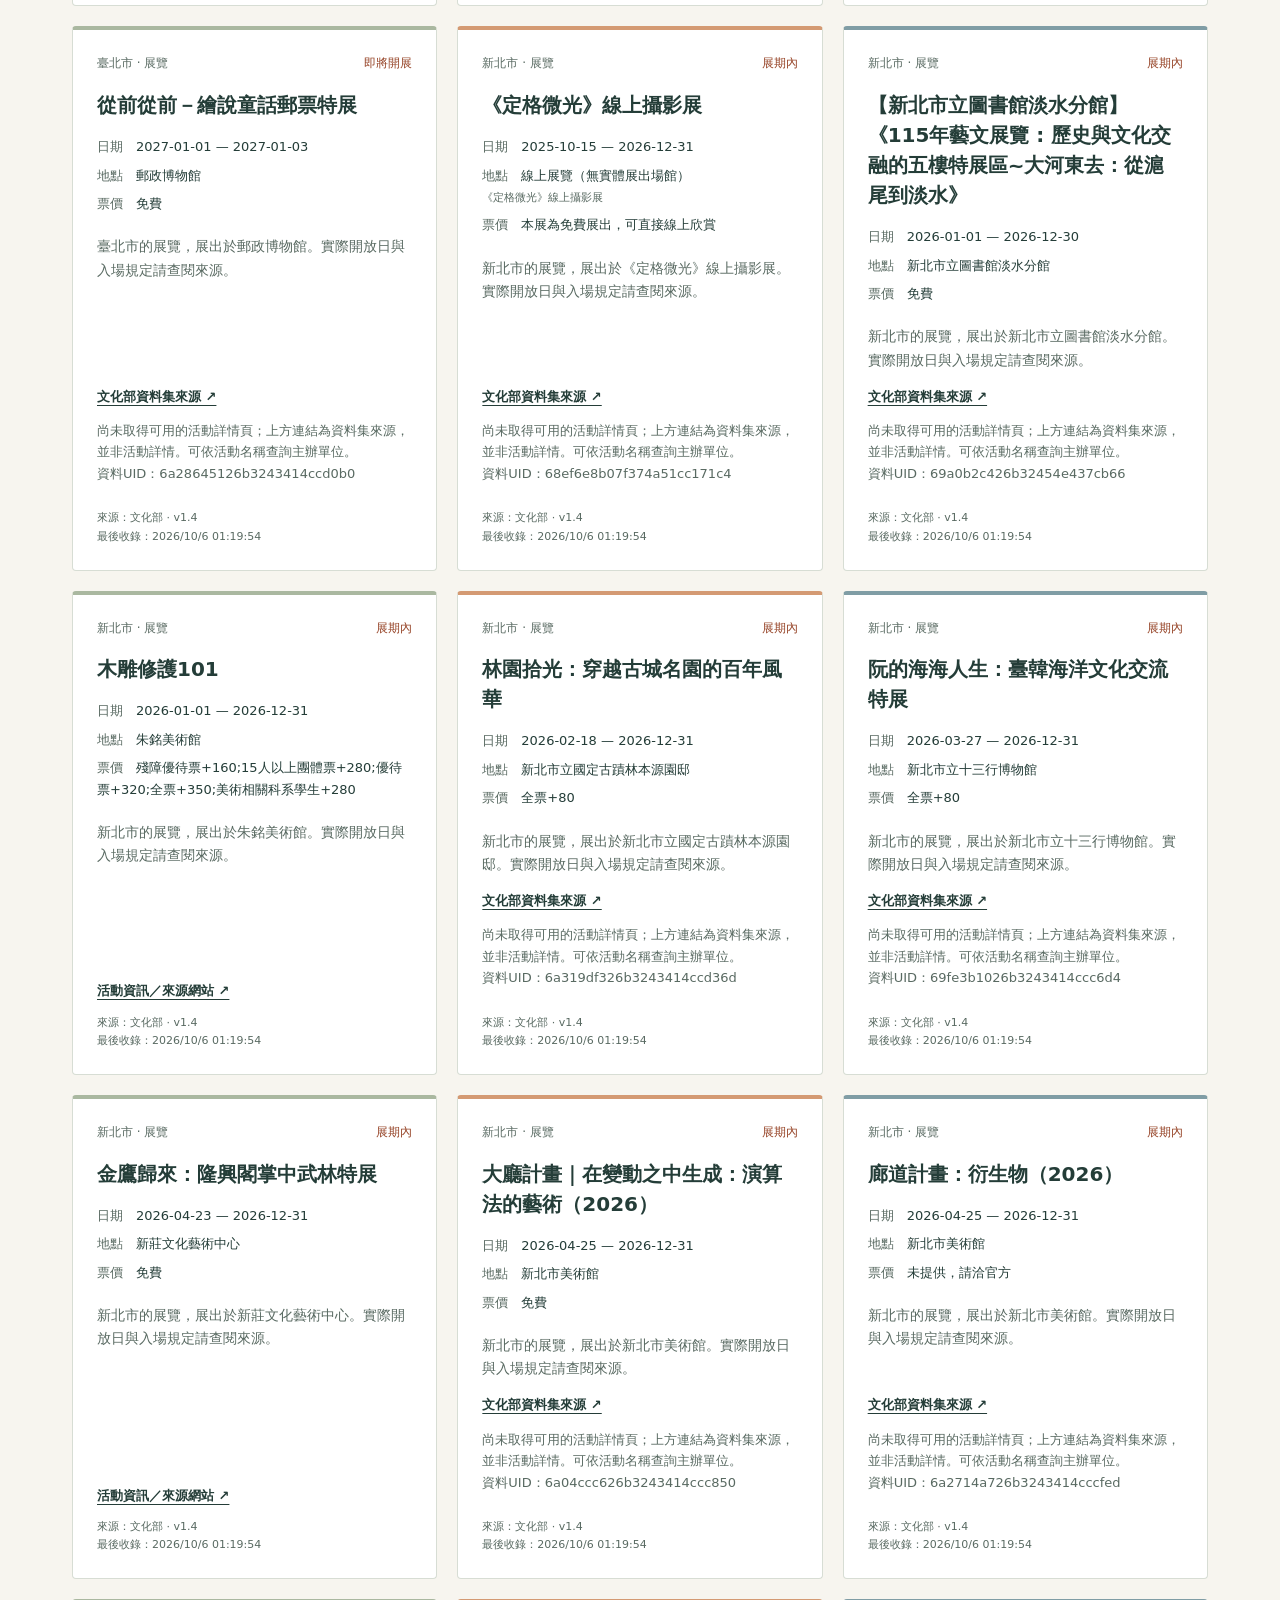
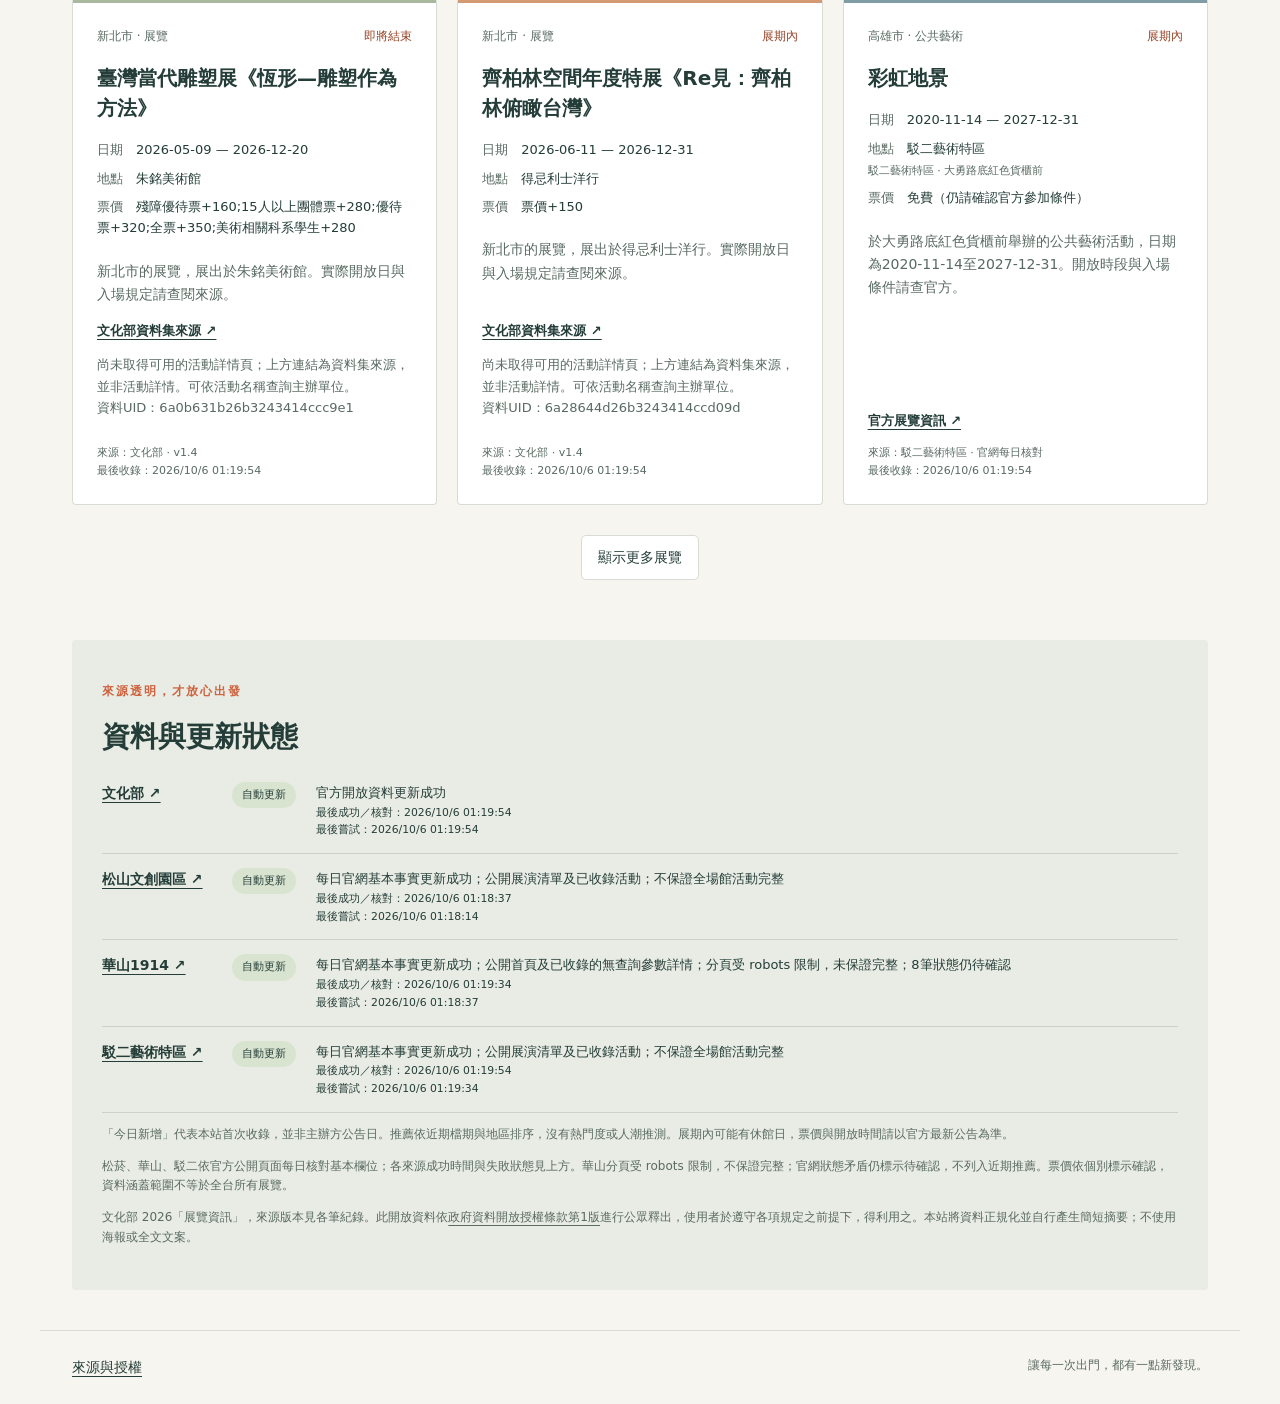
==== commit 2655e539: "Add licensed 2026 F1 schedule and official viewing guide" ====
--- a/index.html
+++ b/index.html
@@ -1,6 +1,6 @@
 <!doctype html>
 <html lang="zh-Hant-TW"><head><meta charset="utf-8"><meta name="viewport" content="width=device-width,initial-scale=1"><meta name="description" content="台灣展覽追蹤：台北、新北優先，依地區與日期探索官方展覽資訊。"><title>展覽散步｜台灣展覽追蹤</title><link rel="stylesheet" href="style.css"><script src="app.js" defer></script></head>
-<body><a class="skip" href="#results">跳到展覽清單</a><header><a class="brand" href="./">展覽散步<span>TAIWAN EXHIBITION TRACKER</span></a><nav aria-label="網站導覽"><a href="./" aria-current="page">展覽</a><a href="concerts.html">演唱會</a><a href="comedy.html">脫口秀</a><a href="#sources">來源與更新</a></nav></header>
+<body><a class="skip" href="#results">跳到展覽清單</a><header><a class="brand" href="./">展覽散步<span>TAIWAN EXHIBITION TRACKER</span></a><nav aria-label="網站導覽"><a href="./" aria-current="page">展覽</a><a href="concerts.html">演唱會</a><a href="f1.html">F1</a><a href="comedy.html">脫口秀</a><a href="#sources">來源與更新</a></nav></header>
 <main><section class="hero"><div><p class="eyebrow">給日常，留一點看展的時間</p><h1>下一站，<br>走進一場展覽。</h1><p>從台北、新北出發，探索全台展覽。<br>整理官方資訊，讓週末有新的方向。</p><div class="hero-links"><a href="https://www.songshanculturalpark.org/exhibition" target="_blank" rel="noopener noreferrer">松菸官網 ↗</a><a href="https://www.huashan1914.com/exhibition" target="_blank" rel="noopener noreferrer">華山官網 ↗</a><a href="https://pier2.org/exhibition/" target="_blank" rel="noopener noreferrer">駁二官方 ↗</a></div></div><div class="art" aria-hidden="true"><div class="sun"></div><div class="frame"></div><div class="arch"></div><span>把好奇心<br>帶出門。</span><small>ART / DESIGN / EVERYDAY</small></div></section>
 <section class="pulse" aria-label="更新概況"><div><strong id="active-count">—</strong><span>檔期內與即將開展</span></div><div><strong id="new-count">—</strong><span>今日首次收錄</span></div><p id="updated">正在讀取資料…</p></section>
 <section class="explore"><div class="section-head"><div><p class="eyebrow">FIND YOUR NEXT EXHIBITION</p><h2>找到想去的展覽</h2></div><p>台北、新北優先排序</p></div>
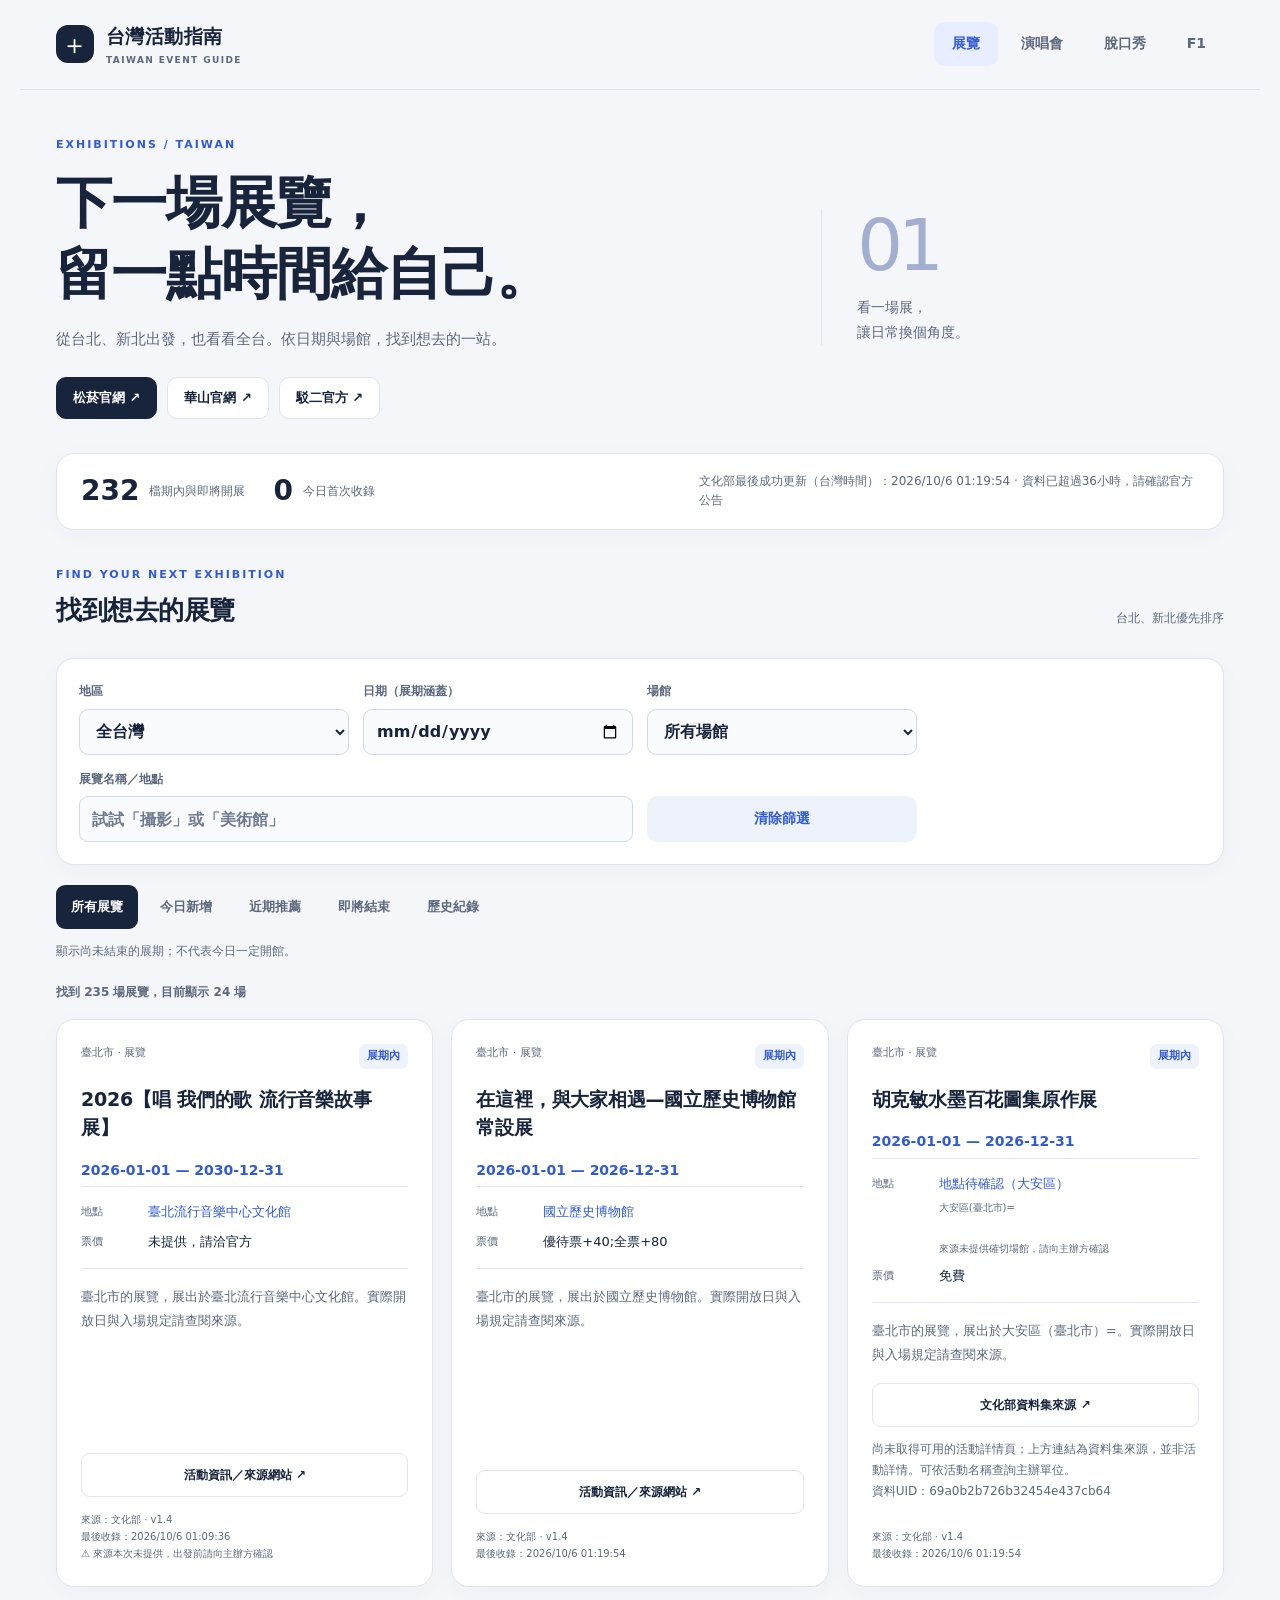
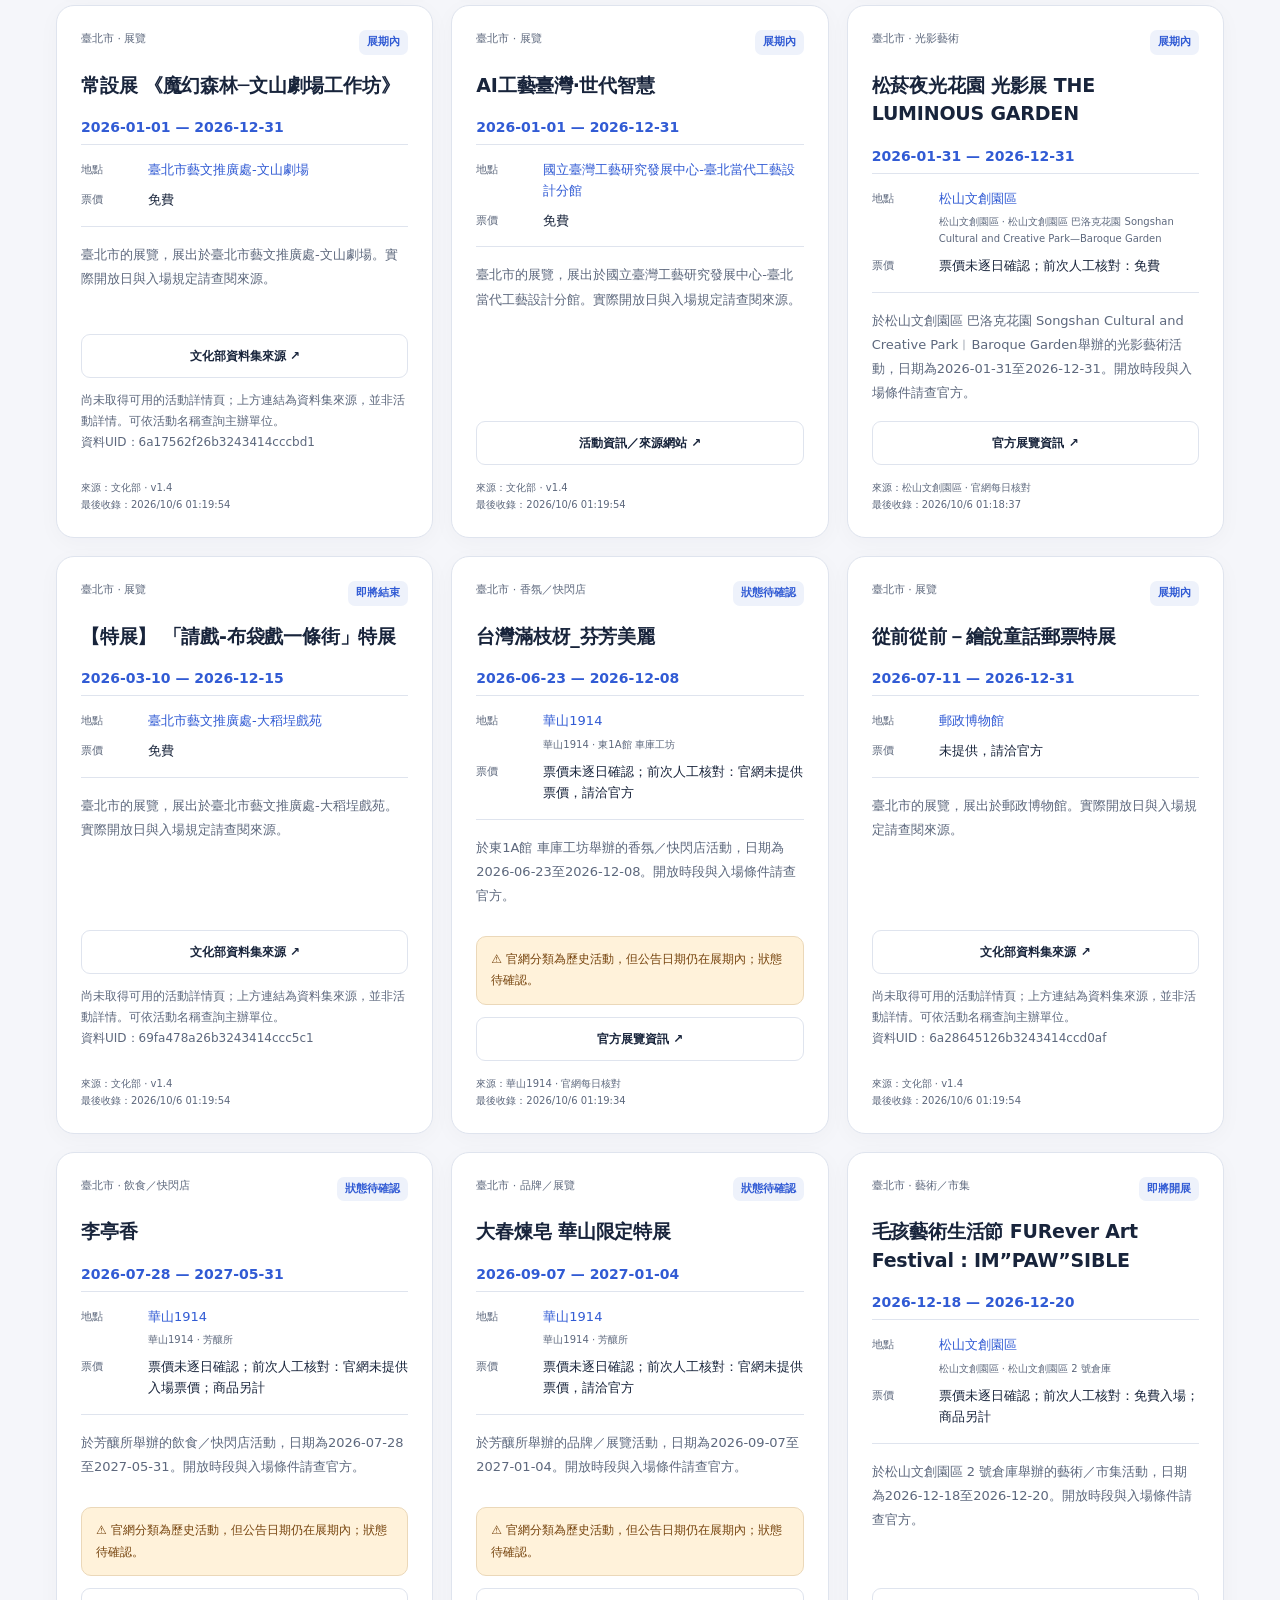
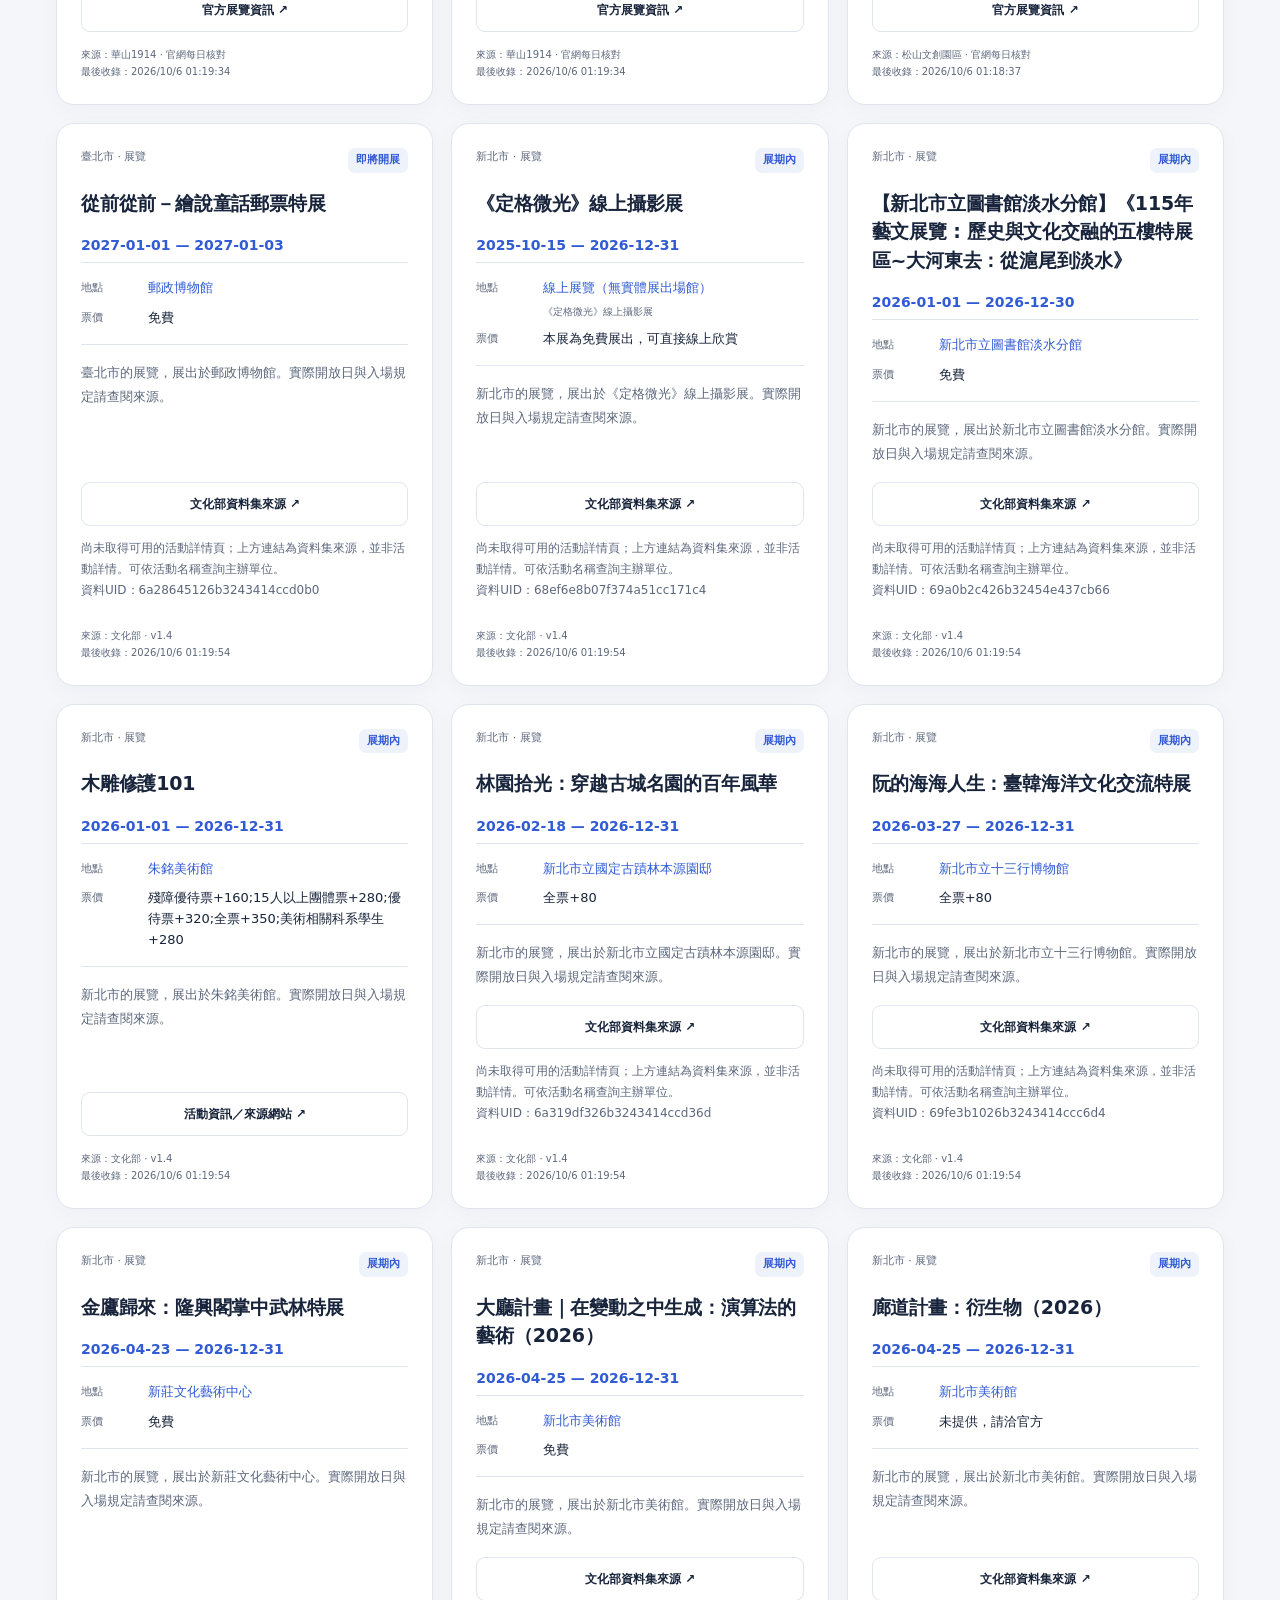
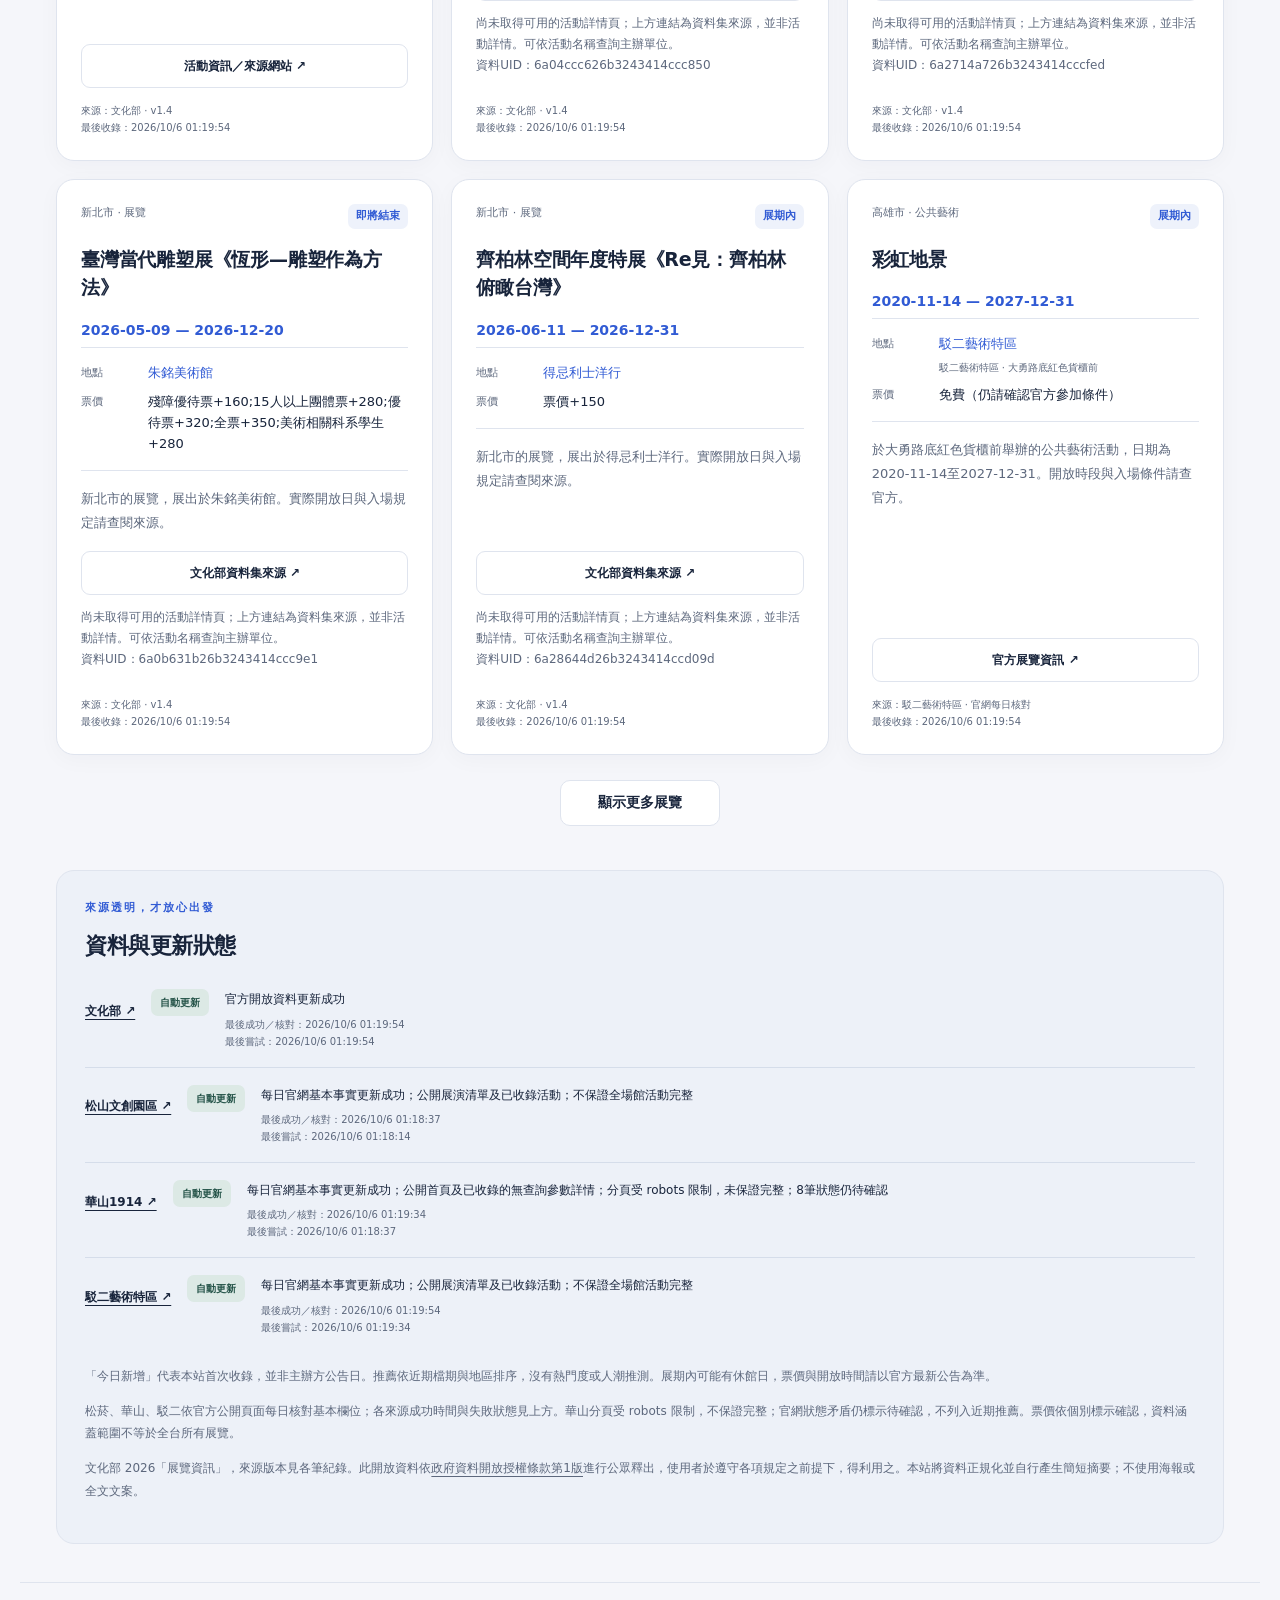
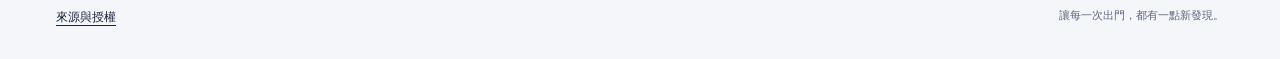
==== commit 8c2030ab: "Unify four sections with mobile filters and clear event cards" ====
--- a/index.html
+++ b/index.html
@@ -1,9 +1,10 @@
-<!doctype html>
-<html lang="zh-Hant-TW"><head><meta charset="utf-8"><meta name="viewport" content="width=device-width,initial-scale=1"><meta name="description" content="台灣展覽追蹤：台北、新北優先，依地區與日期探索官方展覽資訊。"><title>展覽散步｜台灣展覽追蹤</title><link rel="stylesheet" href="style.css"><script src="app.js" defer></script></head>
-<body><a class="skip" href="#results">跳到展覽清單</a><header><a class="brand" href="./">展覽散步<span>TAIWAN EXHIBITION TRACKER</span></a><nav aria-label="網站導覽"><a href="./" aria-current="page">展覽</a><a href="concerts.html">演唱會</a><a href="f1.html">F1</a><a href="comedy.html">脫口秀</a><a href="#sources">來源與更新</a></nav></header>
-<main><section class="hero"><div><p class="eyebrow">給日常，留一點看展的時間</p><h1>下一站，<br>走進一場展覽。</h1><p>從台北、新北出發，探索全台展覽。<br>整理官方資訊，讓週末有新的方向。</p><div class="hero-links"><a href="https://www.songshanculturalpark.org/exhibition" target="_blank" rel="noopener noreferrer">松菸官網 ↗</a><a href="https://www.huashan1914.com/exhibition" target="_blank" rel="noopener noreferrer">華山官網 ↗</a><a href="https://pier2.org/exhibition/" target="_blank" rel="noopener noreferrer">駁二官方 ↗</a></div></div><div class="art" aria-hidden="true"><div class="sun"></div><div class="frame"></div><div class="arch"></div><span>把好奇心<br>帶出門。</span><small>ART / DESIGN / EVERYDAY</small></div></section>
-<section class="pulse" aria-label="更新概況"><div><strong id="active-count">—</strong><span>檔期內與即將開展</span></div><div><strong id="new-count">—</strong><span>今日首次收錄</span></div><p id="updated">正在讀取資料…</p></section>
+<!DOCTYPE html>
+
+<html lang="zh-Hant-TW"><head><meta charset="utf-8"/><meta content="width=device-width,initial-scale=1" name="viewport"/><meta content="台灣展覽追蹤：台北、新北優先，依地區與日期探索官方展覽資訊。" name="description"/><title>展覽散步｜台灣展覽追蹤</title><link href="style.css" rel="stylesheet"/><script defer="" src="app.js"></script></head>
+<body data-section="exhibitions"><a class="skip" href="#results">跳到展覽清單</a><header><a aria-label="台灣活動指南・回到展覽首頁" class="brand" href="./"><span aria-hidden="true" class="brand-mark">＋</span><span class="brand-name">台灣活動指南<small>TAIWAN EVENT GUIDE</small></span></a><nav aria-label="網站導覽"><a aria-current="page" href="./">展覽</a><a href="concerts.html">演唱會</a><a href="comedy.html">脫口秀</a><a href="f1.html">F1</a></nav></header>
+<main><section class="hero page-intro"><div class="intro-copy"><p class="eyebrow">EXHIBITIONS / TAIWAN</p><h1>下一場展覽，<br/>留一點時間給自己。</h1><p class="intro-description">從台北、新北出發，也看看全台。依日期與場館，找到想去的一站。</p><div class="hero-links"><a href="https://www.songshanculturalpark.org/exhibition" rel="noopener noreferrer" target="_blank">松菸官網 ↗</a><a href="https://www.huashan1914.com/exhibition" rel="noopener noreferrer" target="_blank">華山官網 ↗</a><a href="https://pier2.org/exhibition/" rel="noopener noreferrer" target="_blank">駁二官方 ↗</a></div></div><div class="intro-aside"><span aria-hidden="true" class="intro-index">01</span><p>看一場展，<br/>讓日常換個角度。</p></div></section>
+<section aria-label="更新概況" class="pulse"><div><strong id="active-count">—</strong><span>檔期內與即將開展</span></div><div><strong id="new-count">—</strong><span>今日首次收錄</span></div><p id="updated">正在讀取資料…</p></section>
 <section class="explore"><div class="section-head"><div><p class="eyebrow">FIND YOUR NEXT EXHIBITION</p><h2>找到想去的展覽</h2></div><p>台北、新北優先排序</p></div>
-<form id="filters"><label>地區<select id="region"><option value="">全台灣</option><option value="north">台北＋新北</option></select></label><label>日期（展期涵蓋）<input type="date" id="date"></label><label>場館<select id="park"><option value="">所有場館</option><option value="songshan">松山文創園區</option><option value="huashan">華山1914</option><option value="pier2">駁二藝術特區</option></select></label><label class="search">展覽名稱／地點<input type="search" id="query" placeholder="試試「攝影」或「美術館」"></label><button type="reset" class="reset">清除篩選</button></form>
-<div class="tabs" role="group" aria-label="展覽分類"><button data-view="all" aria-pressed="true">所有展覽</button><button data-view="new" aria-pressed="false">今日新增</button><button data-view="recommended" aria-pressed="false">近期推薦</button><button data-view="ending" aria-pressed="false">即將結束</button><button data-view="history" aria-pressed="false">歷史紀錄</button></div><p id="view-note" class="note"></p><p id="result-count" role="status" aria-live="polite"></p><div id="results" class="grid" tabindex="-1"></div><button id="more" hidden>顯示更多展覽</button></section>
-<section id="sources" class="sources"><p class="eyebrow">來源透明，才放心出發</p><h2>資料與更新狀態</h2><div id="source-status"></div><p>「今日新增」代表本站首次收錄，並非主辦方公告日。推薦依近期檔期與地區排序，沒有熱門度或人潮推測。展期內可能有休館日，票價與開放時間請以官方最新公告為準。</p><p>松菸、華山、駁二依官方公開頁面每日核對基本欄位；各來源成功時間與失敗狀態見上方。華山分頁受 robots 限制，不保證完整；官網狀態矛盾仍標示待確認，不列入近期推薦。票價依個別標示確認，資料涵蓋範圍不等於全台所有展覽。</p><p>文化部 2026「展覽資訊」，來源版本見各筆紀錄。此開放資料依<a href="https://data.gov.tw/license">政府資料開放授權條款第1版</a>進行公眾釋出，使用者於遵守各項規定之前提下，得利用之。本站將資料正規化並自行產生簡短摘要；不使用海報或全文文案。</p></section></main><footer><a href="sources.html">來源與授權</a> <span>讓每一次出門，都有一點新發現。</span></footer><noscript>請開啟 JavaScript 使用地區與日期篩選；也可直接查看松菸與華山官方展演頁。</noscript></body></html>
+<form aria-label="展覽篩選條件" id="filters"><label for="region">地區<select id="region"><option value="">全台灣</option><option value="north">台北＋新北</option></select></label><label for="date">日期（展期涵蓋）<input id="date" type="date"/></label><label for="park">場館<select id="park"><option value="">所有場館</option><option value="songshan">松山文創園區</option><option value="huashan">華山1914</option><option value="pier2">駁二藝術特區</option></select></label><label class="search" for="query">展覽名稱／地點<input id="query" placeholder="試試「攝影」或「美術館」" type="search"/></label><button class="reset" type="reset">清除篩選</button></form>
+<div aria-label="展覽分類" class="tabs" role="group"><button aria-pressed="true" data-view="all">所有展覽</button><button aria-pressed="false" data-view="new">今日新增</button><button aria-pressed="false" data-view="recommended">近期推薦</button><button aria-pressed="false" data-view="ending">即將結束</button><button aria-pressed="false" data-view="history">歷史紀錄</button></div><p class="note" id="view-note"></p><p aria-live="polite" id="result-count" role="status"></p><div class="grid" id="results" tabindex="-1"></div><button hidden="" id="more">顯示更多展覽</button></section>
+<section class="sources source-panel" id="sources"><p class="eyebrow">來源透明，才放心出發</p><h2>資料與更新狀態</h2><div id="source-status"></div><p>「今日新增」代表本站首次收錄，並非主辦方公告日。推薦依近期檔期與地區排序，沒有熱門度或人潮推測。展期內可能有休館日，票價與開放時間請以官方最新公告為準。</p><p>松菸、華山、駁二依官方公開頁面每日核對基本欄位；各來源成功時間與失敗狀態見上方。華山分頁受 robots 限制，不保證完整；官網狀態矛盾仍標示待確認，不列入近期推薦。票價依個別標示確認，資料涵蓋範圍不等於全台所有展覽。</p><p>文化部 2026「展覽資訊」，來源版本見各筆紀錄。此開放資料依<a href="https://data.gov.tw/license">政府資料開放授權條款第1版</a>進行公眾釋出，使用者於遵守各項規定之前提下，得利用之。本站將資料正規化並自行產生簡短摘要；不使用海報或全文文案。</p></section></main><footer class="site-footer"><a href="sources.html">來源與授權</a> <span>讓每一次出門，都有一點新發現。</span></footer><noscript>請開啟 JavaScript 使用地區與日期篩選；也可直接查看松菸與華山官方展演頁。</noscript></body></html>
--- a/style.css
+++ b/style.css
@@ -1,5 +1,11 @@
-:root{--paper:#f7f5ef;--ink:#243d38;--muted:#596a62;--accent:#ce633f;--line:#d7ddd4}*{box-sizing:border-box}body{margin:0;background:var(--paper);color:var(--ink);font-family:system-ui,"Microsoft JhengHei",sans-serif;line-height:1.65}a{color:inherit;text-underline-offset:4px}header,main,footer{max-width:1200px;margin:auto}header{padding:25px 32px;display:flex;justify-content:space-between;align-items:center;border-bottom:1px solid var(--line)}header>a:last-child{font-size:14px}.brand{text-decoration:none;font-weight:800;font-size:25px;letter-spacing:2px}.brand span{display:block;font-size:9px;letter-spacing:2px;font-weight:500}.hero{display:grid;grid-template-columns:1.1fr 1fr;gap:40px;padding:65px 32px 45px}.eyebrow{font-size:12px;letter-spacing:2px;color:var(--accent);font-weight:700}h1{font-size:clamp(40px,5vw,66px);line-height:1.25;letter-spacing:2px;margin:20px 0}h2{font-size:28px;margin:8px 0}.hero p:not(.eyebrow){color:var(--muted)}.hero-links{display:flex;gap:12px;margin-top:30px}.hero-links a{padding:8px 16px;border:1px solid var(--ink);border-radius:30px;text-decoration:none;font-size:14px}.art{position:relative;min-height:365px;background:#e7e9dd;overflow:hidden;border-radius:3px}.art .sun{position:absolute;right:50px;top:40px;width:115px;height:115px;background:#d77b51;border-radius:50%}.frame{position:absolute;left:45px;bottom:30px;width:150px;height:245px;border:14px solid #778a75;transform:rotate(-10deg)}.arch{position:absolute;right:40px;bottom:-10px;width:180px;height:245px;background:#a4b1a0;border-radius:100px 100px 0 0}.art>span{position:absolute;left:80px;top:110px;font-size:32px;font-weight:600;line-height:1.5;letter-spacing:6px}.art small{position:absolute;left:25px;bottom:12px;letter-spacing:2px;font-size:9px}.pulse{margin:0 32px 55px;padding:24px 0;border-top:1px solid var(--line);border-bottom:1px solid var(--line);display:flex;gap:45px;align-items:center}.pulse>div{display:flex;gap:14px;align-items:center}.pulse strong{font-size:35px}.pulse span,.pulse p{font-size:13px;color:var(--muted)}.pulse p{margin-left:auto;max-width:310px}.explore{padding:0 32px 60px}.section-head{display:flex;justify-content:space-between;align-items:end;margin-bottom:24px}.section-head>p{font-size:12px;color:var(--muted)}form{display:flex;gap:12px;flex-wrap:wrap;background:#eeeee5;padding:20px;border-radius:4px}label{font-size:12px;display:flex;flex-direction:column;gap:6px;color:var(--muted);flex:1;min-width:145px}.search{flex:1.5}select,input,button{font:inherit;color:var(--ink);font-size:14px}select,input{width:100%;height:44px;border:1px solid #c3cdbf;background:#fff;padding:8px;border-radius:3px}button{cursor:pointer;border:1px solid var(--line);background:white;padding:10px 16px;border-radius:5px;min-height:44px}.reset{align-self:end;background:transparent}.tabs{display:flex;gap:8px;flex-wrap:wrap;margin-top:24px}.tabs button{border-radius:30px;font-size:13px}.tabs button[aria-pressed=true]{background:var(--ink);color:white;border-color:var(--ink)}.note,#result-count{font-size:13px;color:var(--muted)}.grid{display:grid;grid-template-columns:repeat(3,minmax(0,1fr));gap:20px}.card{background:#fff;border:1px solid var(--line);padding:24px;display:flex;flex-direction:column;position:relative;border-radius:4px;border-top:4px solid #aab8a0;overflow-wrap:anywhere}.card:nth-child(3n+2){border-top-color:#d49a73}.card:nth-child(3n){border-top-color:#809da5}.card-top{display:flex;justify-content:space-between;gap:8px;font-size:12px;color:var(--muted)}.badge{color:#954225}.card h3{font-size:20px;line-height:1.5;margin:16px 0}.card dl{font-size:13px;margin:0}.card dt{display:inline;color:var(--muted)}.card dd{display:inline;margin:0}.card dd:after{content:"";display:block;margin-bottom:7px}.card .summary{font-size:14px;color:var(--muted)}.card a{margin-top:auto;font-size:13px;font-weight:600}.card small{font-size:11px;color:var(--muted);margin-top:12px}.empty{padding:45px;background:#eeeee5;grid-column:1/-1;text-align:center}#more{display:block;margin:30px auto 0}#more[hidden]{display:none}.sources{margin:0 32px 40px;padding:30px;background:#e9ece4;border-radius:4px}.sources>p:not(.eyebrow){font-size:12px;color:var(--muted)}.source-row{padding:14px 0;border-bottom:1px solid #cad3c6;display:flex;gap:20px;align-items:start}.source-row>div{flex:1;font-size:13px}.source-row small{display:block}.source-row a{min-width:110px;font-size:14px;font-weight:700}.state{font-size:11px;border-radius:20px;padding:4px 10px;background:#d9e4d0}.state.error{background:#f2d3c4}footer{display:flex;justify-content:space-between;padding:25px 32px;font-size:14px;border-top:1px solid var(--line)}footer span{font-size:12px;color:var(--muted)}:focus-visible{outline:3px solid #bd663d;outline-offset:3px}.skip{position:absolute;left:10px;top:-100px}.skip:focus{top:10px;background:white;z-index:9}@media(max-width:900px){.grid{grid-template-columns:repeat(2,minmax(0,1fr))}.pulse{gap:20px;flex-wrap:wrap}.pulse p{margin:0}.hero{gap:20px}.art{min-height:340px}.frame{left:20px}.art>span{left:45px}}@media(max-width:600px){header{padding:18px 20px}.brand{font-size:21px}.hero{padding:34px 20px;grid-template-columns:1fr;gap:20px}h1{font-size:43px}.art{min-height:200px}.art .sun{width:85px;height:85px;top:20px;right:70px}.frame{height:180px;left:35px;bottom:-30px}.arch{height:180px;width:150px;right:25px}.art>span{top:40px;left:80px;font-size:25px}.pulse{margin:0 20px 35px;padding:18px 0;gap:18px}.pulse strong{font-size:27px}.pulse span{font-size:11px}.pulse>div{gap:8px}.explore{padding:0 20px 40px}.section-head{display:block}.section-head>p{margin:0}h2{font-size:24px}form{padding:15px;gap:10px}label{min-width:calc(50% - 10px)}.search{flex-basis:100%}.reset{width:100%}.tabs{gap:6px}.tabs button{padding:8px 12px}.grid{grid-template-columns:1fr}.card{padding:22px}.sources{margin:0 20px 30px;padding:22px}.source-row{flex-wrap:wrap;gap:8px}.source-row>div{flex-basis:100%}footer{padding:20px;display:block}footer span{display:block}}
-
-.verification{font-size:12px;background:#fff0cf;color:#6a491b;padding:10px;border-radius:4px}.hero-links{flex-wrap:wrap}
-
-header nav{display:flex;gap:18px;flex-wrap:wrap;font-size:14px}header nav a[aria-current="page"]{font-weight:800;text-decoration-thickness:2px}@media(max-width:600px){header{flex-wrap:wrap;gap:14px}header nav{width:100%;gap:16px}}
+:root{--paper:#f5f6fa;--ink:#18243b;--muted:#5d687d;--accent:#315bd4;--line:#dfe4ee;--surface:#fff;--soft:#eef2fb;--radius:18px;--shadow:0 5px 22px #17284a08}
+*{box-sizing:border-box}html{scroll-behavior:smooth;scroll-padding-top:120px}body{margin:0;background:var(--paper);color:var(--ink);font-family:system-ui,-apple-system,"Microsoft JhengHei",sans-serif;line-height:1.7;-webkit-font-smoothing:antialiased}a{color:inherit;text-underline-offset:4px}button,input,select{font:inherit}button,a,input,select,summary{-webkit-tap-highlight-color:transparent}header,main,footer{max-width:1240px;margin:auto}header{padding:20px 36px;display:flex;align-items:center;justify-content:space-between;gap:24px;border-bottom:1px solid var(--line);background:var(--paper)}.brand{display:flex;align-items:center;gap:12px;text-decoration:none;white-space:nowrap;font-size:19px;font-weight:800;letter-spacing:.4px}.brand-mark{display:grid;place-items:center;width:38px;height:38px;border-radius:12px;background:var(--ink);color:white;font-size:27px;font-weight:400;line-height:1}.brand-name{display:flex;flex-direction:column}.brand-name small{font-size:9px;font-weight:600;letter-spacing:1.4px;color:var(--muted);margin-top:1px}header nav{display:flex;gap:5px;align-items:center;flex-wrap:wrap;font-size:14px}header nav a{display:inline-flex;justify-content:center;align-items:center;min-height:44px;padding:8px 18px;border-radius:10px;text-decoration:none;color:var(--muted);font-weight:600}header nav a:hover{background:var(--soft);color:var(--ink)}header nav a[aria-current=page]{color:var(--accent);background:#e8edff;font-weight:800}
+.hero{display:grid;grid-template-columns:1.8fr 1fr;gap:40px;align-items:center;padding:46px 36px 34px}.eyebrow{font-size:11px;letter-spacing:2px;font-weight:800;color:var(--accent);margin:0 0 14px}h1{font-size:clamp(36px,4.4vw,57px);line-height:1.25;letter-spacing:-1px;margin:0 0 18px;font-weight:800}h2{font-size:26px;line-height:1.4;margin:0 0 10px;letter-spacing:-.5px}h3{line-height:1.5}.intro-description{color:var(--muted);font-size:15px;max-width:590px;margin:0}.hero-links{display:flex;gap:10px;flex-wrap:wrap;margin-top:24px}.hero-links a{display:inline-flex;align-items:center;min-height:42px;padding:8px 16px;border:1px solid var(--line);border-radius:10px;text-decoration:none;font-size:13px;font-weight:650;background:var(--surface)}.hero-links a:first-child{background:var(--ink);color:white;border-color:var(--ink)}.intro-aside{border-left:1px solid var(--line);padding:0 0 0 35px;color:var(--muted)}.intro-index{display:block;font-size:72px;line-height:1;font-weight:300;letter-spacing:-5px;color:#a2afd0}.intro-aside p{font-size:14px;line-height:1.8;margin:14px 0 0}.art,.race-art{display:none}
+.pulse{display:flex;align-items:center;gap:28px;margin:0 36px 36px;background:var(--surface);border:1px solid var(--line);border-radius:var(--radius);padding:18px 24px;box-shadow:var(--shadow)}.pulse>div{display:flex;align-items:center;gap:10px;flex-shrink:0}.pulse strong{font-size:28px;font-weight:750;line-height:1.1;font-variant-numeric:tabular-nums}.pulse span,.pulse p{font-size:12px;color:var(--muted)}.pulse p{margin:0 0 0 auto;max-width:500px;line-height:1.65}.pulse p:first-child{margin-left:0}
+.explore{padding:0 36px 44px}.section-head{display:flex;align-items:end;justify-content:space-between;gap:15px;margin-bottom:20px}.section-head .eyebrow{margin-bottom:7px}.section-head>p{font-size:12px;color:var(--muted);margin:0 0 10px}form{display:grid;grid-template-columns:repeat(4,minmax(0,1fr));gap:14px;background:var(--surface);border:1px solid var(--line);padding:22px;border-radius:var(--radius);box-shadow:var(--shadow)}label{font-size:12px;font-weight:600;display:flex;flex-direction:column;gap:7px;color:var(--muted);min-width:0}.search{grid-column:span 2}input,select{min-width:0;width:100%;height:46px;font-size:16px;color:var(--ink);background:#fafbfe;border:1px solid #d1d8e6;padding:9px 12px;border-radius:9px}input::placeholder{color:#707b91}input:hover,select:hover{border-color:#9fadc8}button{cursor:pointer;border:1px solid var(--line);background:var(--surface);color:var(--ink);padding:10px 17px;border-radius:10px;min-height:44px;font-size:14px;font-weight:600}button:hover{border-color:#a2b4dd;background:var(--soft)}.reset{align-self:end;height:46px;white-space:nowrap;color:var(--accent);background:var(--soft);border-color:transparent}.tabs{display:flex;flex-wrap:wrap;gap:7px;margin:20px 0 12px}.tabs button{border:0;background:transparent;border-radius:9px;color:var(--muted);font-size:13px;padding:9px 15px}.tabs button[aria-pressed=true]{background:var(--ink);color:white}.note,#result-count,#race-count{font-size:12px;color:var(--muted);line-height:1.75}#result-count,#race-count{margin:20px 0 16px;font-weight:650}
+.grid{display:grid;grid-template-columns:repeat(3,minmax(0,1fr));gap:18px}.card{min-width:0;background:var(--surface);border:1px solid var(--line);border-radius:var(--radius);padding:24px;display:flex;flex-direction:column;position:relative;overflow-wrap:anywhere;box-shadow:var(--shadow)}.card-top{display:flex;align-items:start;justify-content:space-between;gap:12px;color:var(--muted);font-size:11px;line-height:1.6}.badge,.card .status{display:inline-flex;font-size:11px;line-height:1.5;font-weight:600;background:var(--soft);color:var(--accent);padding:4px 8px;border-radius:7px;max-width:55%;text-align:right}.badge:empty{display:none}.card h3{font-size:19px;margin:16px 0 17px;letter-spacing:-.2px}.card dl{display:grid;grid-template-columns:60px minmax(0,1fr);gap:9px 7px;font-size:13px;margin:0;padding:15px 0;border-top:1px solid var(--line);border-bottom:1px solid var(--line)}.card dt{color:var(--muted);font-size:11px;padding-top:1px}.card dd{margin:0;line-height:1.6;font-weight:500}.card dd:first-of-type{color:var(--accent);font-variant-numeric:tabular-nums}.card dd small{display:block;margin:4px 0 0}.card .summary{font-size:13px;color:var(--muted);line-height:1.85;margin:16px 0}.card>a,.card .links>a{display:inline-flex;align-items:center;justify-content:center;gap:5px;min-height:44px;border:1px solid var(--line);border-radius:9px;padding:9px 12px;font-size:12px;font-weight:650;text-decoration:none;margin-top:auto}.card>a:hover,.card .links>a:hover{border-color:var(--accent);background:var(--soft)}.card small{font-size:10px;line-height:1.7;color:var(--muted);margin-top:14px}.event-date{font-size:14px;color:var(--accent);font-weight:750;margin:0 0 4px;font-variant-numeric:tabular-nums}.event-venue{font-size:13px;font-weight:650;margin:0 0 17px}.event-date small{font-size:11px;font-weight:500;margin-left:5px}details{font-size:12px}summary{cursor:pointer;min-height:44px;display:list-item;padding:11px 0;font-weight:650}details[open]>summary{margin-bottom:5px}.empty{grid-column:1/-1;text-align:center;background:var(--surface);border:1px dashed #bdc9df;border-radius:var(--radius);padding:36px 24px;color:var(--muted);font-size:14px}.empty h3{color:var(--ink)}#more{display:block;margin:25px auto 0;min-width:160px}#more[hidden]{display:none}
+.sources{margin:0 36px 38px;padding:28px;border:1px solid var(--line);border-radius:var(--radius);background:#edf1f8}.sources h2{font-size:22px}.sources>p:not(.eyebrow){font-size:12px;color:var(--muted);line-height:1.9}.source-row{display:flex;flex-wrap:wrap;align-items:start;gap:10px 16px;padding:17px 0;border-bottom:1px solid #d5ddea;font-size:12px}.source-row:last-child{border-bottom:0}.source-row>div{flex:1;min-width:180px}.source-row>a{font-size:12px;font-weight:700;min-height:44px;display:inline-flex;align-items:center}.source-row small{display:block;color:var(--muted);font-size:10px;line-height:1.7;margin-top:6px}.state{font-size:10px;padding:5px 9px;border-radius:7px;background:#dce9e5;color:#245348;font-weight:650}.state.error{color:#8c351b;background:#f8e0d4}.verification,.concert-warning{font-size:12px;line-height:1.8;padding:12px 14px;border-radius:10px;color:#76440e;background:#fff2da;border:1px solid #ebd8b9}.site-footer,footer{display:flex;justify-content:space-between;gap:16px;margin:0 auto;padding:24px 36px 32px;font-size:12px;border-top:1px solid var(--line)}footer span{color:var(--muted);font-size:11px}.skip{position:absolute;left:12px;top:-150px}.skip:focus{top:12px;background:white;z-index:20;padding:10px;border-radius:8px}:focus-visible{outline:3px solid var(--accent);outline-offset:3px}body[data-section=comedy]{--accent:#92531e;--soft:#fbf0e5}body[data-section=concerts]{--accent:#7545a0;--soft:#f3edf9}body[data-section=f1]{--accent:#af382c;--soft:#fbefed}
+@media(min-width:901px){header{position:sticky;top:0;z-index:10;background:#f5f6faf2;backdrop-filter:blur(12px)}}
+@media(max-width:1000px){.grid{grid-template-columns:repeat(2,minmax(0,1fr))}form{grid-template-columns:repeat(3,minmax(0,1fr))}.pulse{gap:18px;flex-wrap:wrap}.pulse p{margin-left:0;max-width:none}.hero{gap:24px}.intro-index{font-size:60px}}
+@media(max-width:600px){html{scroll-padding-top:18px}header{padding:18px 20px 12px;display:block}.brand{font-size:18px;gap:10px}.brand-mark{width:34px;height:34px;border-radius:10px}.brand-name small{font-size:8px}header nav{margin-top:16px;display:grid;grid-template-columns:repeat(4,minmax(0,1fr));gap:5px;width:100%}header nav a{padding:8px 4px;font-size:13px}.hero{padding:30px 20px 25px;display:block}.intro-aside{display:none}h1{font-size:35px;letter-spacing:-.7px;margin-bottom:15px}.eyebrow{font-size:10px;letter-spacing:1.6px}.intro-description{font-size:13px;line-height:1.8}.hero-links{gap:8px;margin-top:20px}.hero-links a{font-size:12px;padding:8px 12px}.pulse{margin:0 20px 28px;padding:17px 18px;gap:15px 22px;border-radius:14px}.pulse strong{font-size:26px}.pulse p{width:100%;font-size:11px}.pulse span{font-size:11px}.explore{padding:0 20px 32px}.section-head{display:block;margin-bottom:15px}.section-head>p{font-size:11px;margin:8px 0 0}h2{font-size:23px}form{grid-template-columns:repeat(2,minmax(0,1fr));gap:13px 10px;padding:17px;border-radius:14px}label{font-size:11px;gap:6px}.search{grid-column:1/-1}input,select{height:45px;font-size:16px;padding:8px 10px}.reset{grid-column:1/-1;height:44px}.tabs{gap:4px;margin:17px 0 10px}.tabs button{font-size:12px;padding:8px 10px;min-height:44px}.grid{grid-template-columns:1fr;gap:14px}.card{padding:21px;border-radius:15px}.card h3{font-size:19px;line-height:1.55;margin:13px 0 16px}.card dl{grid-template-columns:53px minmax(0,1fr);font-size:13px}.sources{margin:0 20px 28px;padding:21px;border-radius:15px}.sources h2{font-size:21px}.source-row>div{flex-basis:100%;min-width:0}.sources>p:not(.eyebrow){font-size:11px}footer{display:block;padding:21px 20px 28px}footer span{display:block;margin-top:10px}.event-date{font-size:15px}.note{font-size:11px}}
+@media(prefers-reduced-motion:reduce){html{scroll-behavior:auto}*{animation:none!important;transition:none!important}}
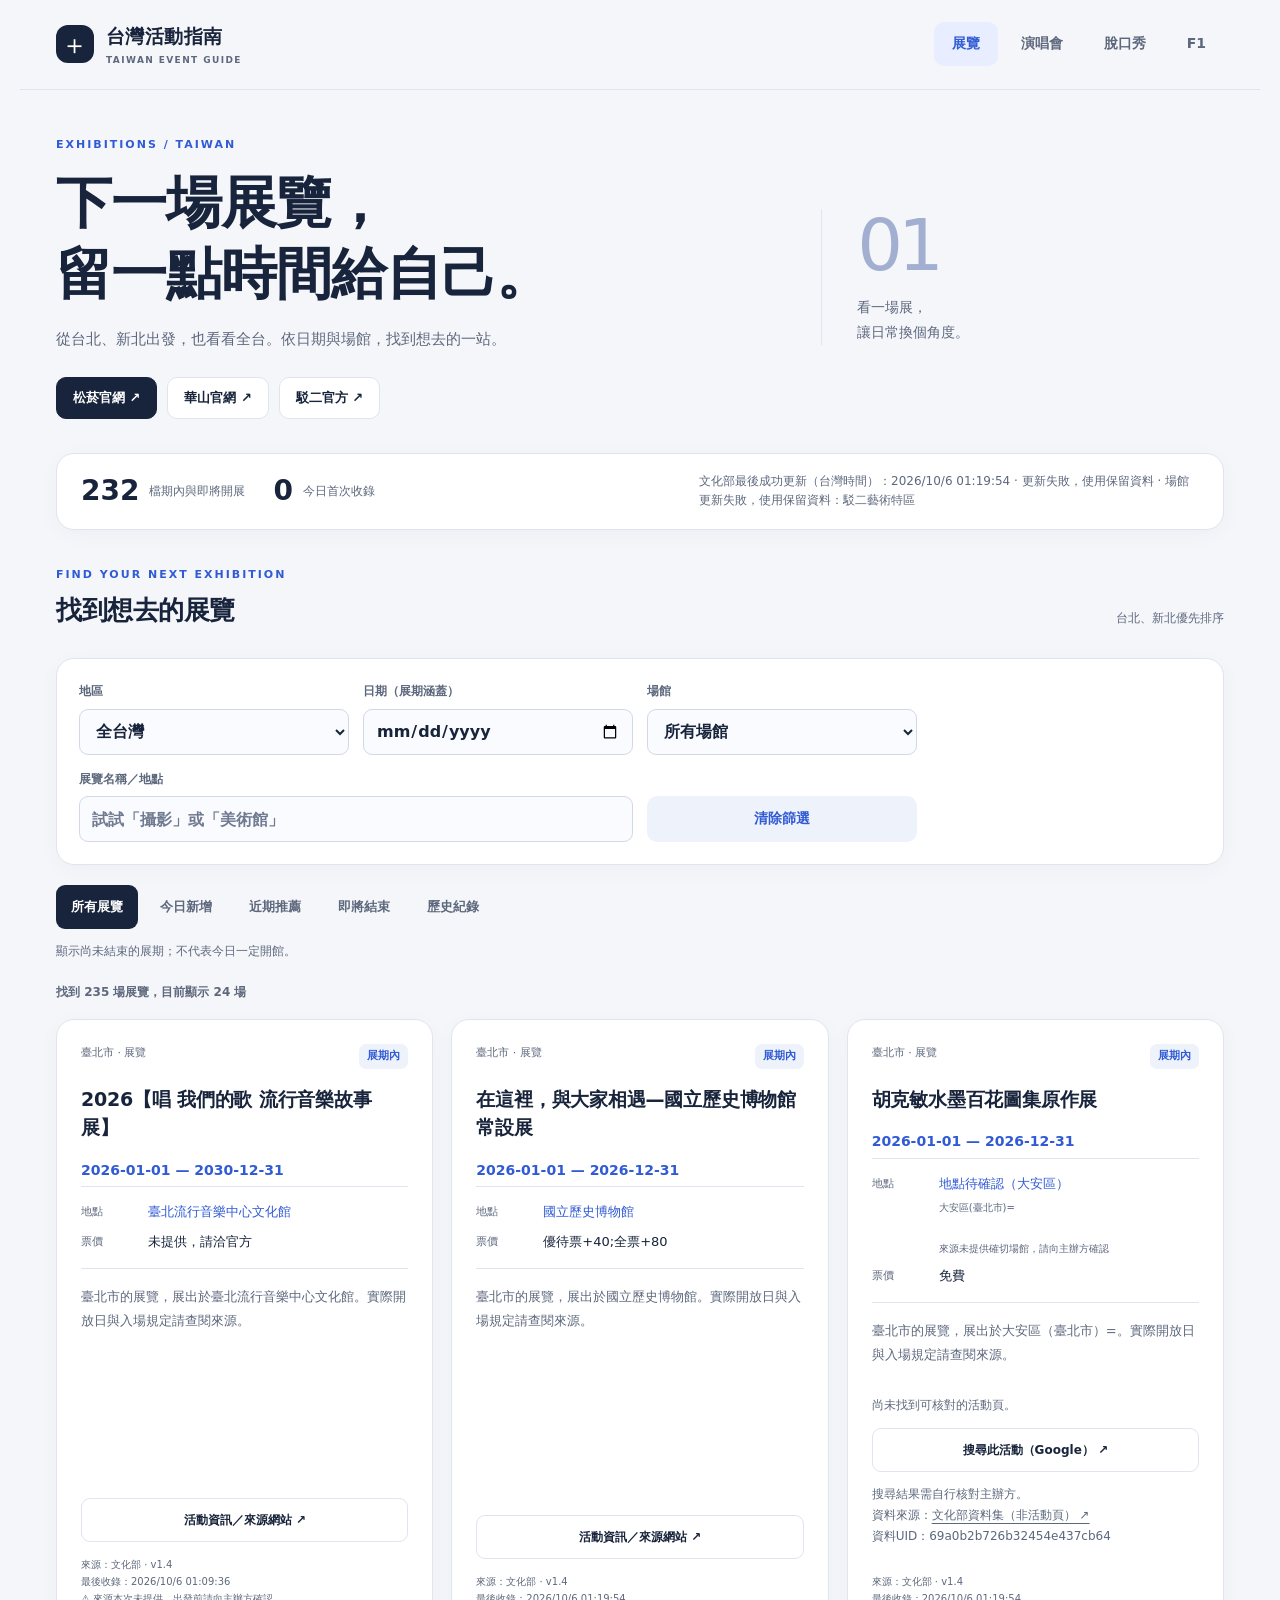
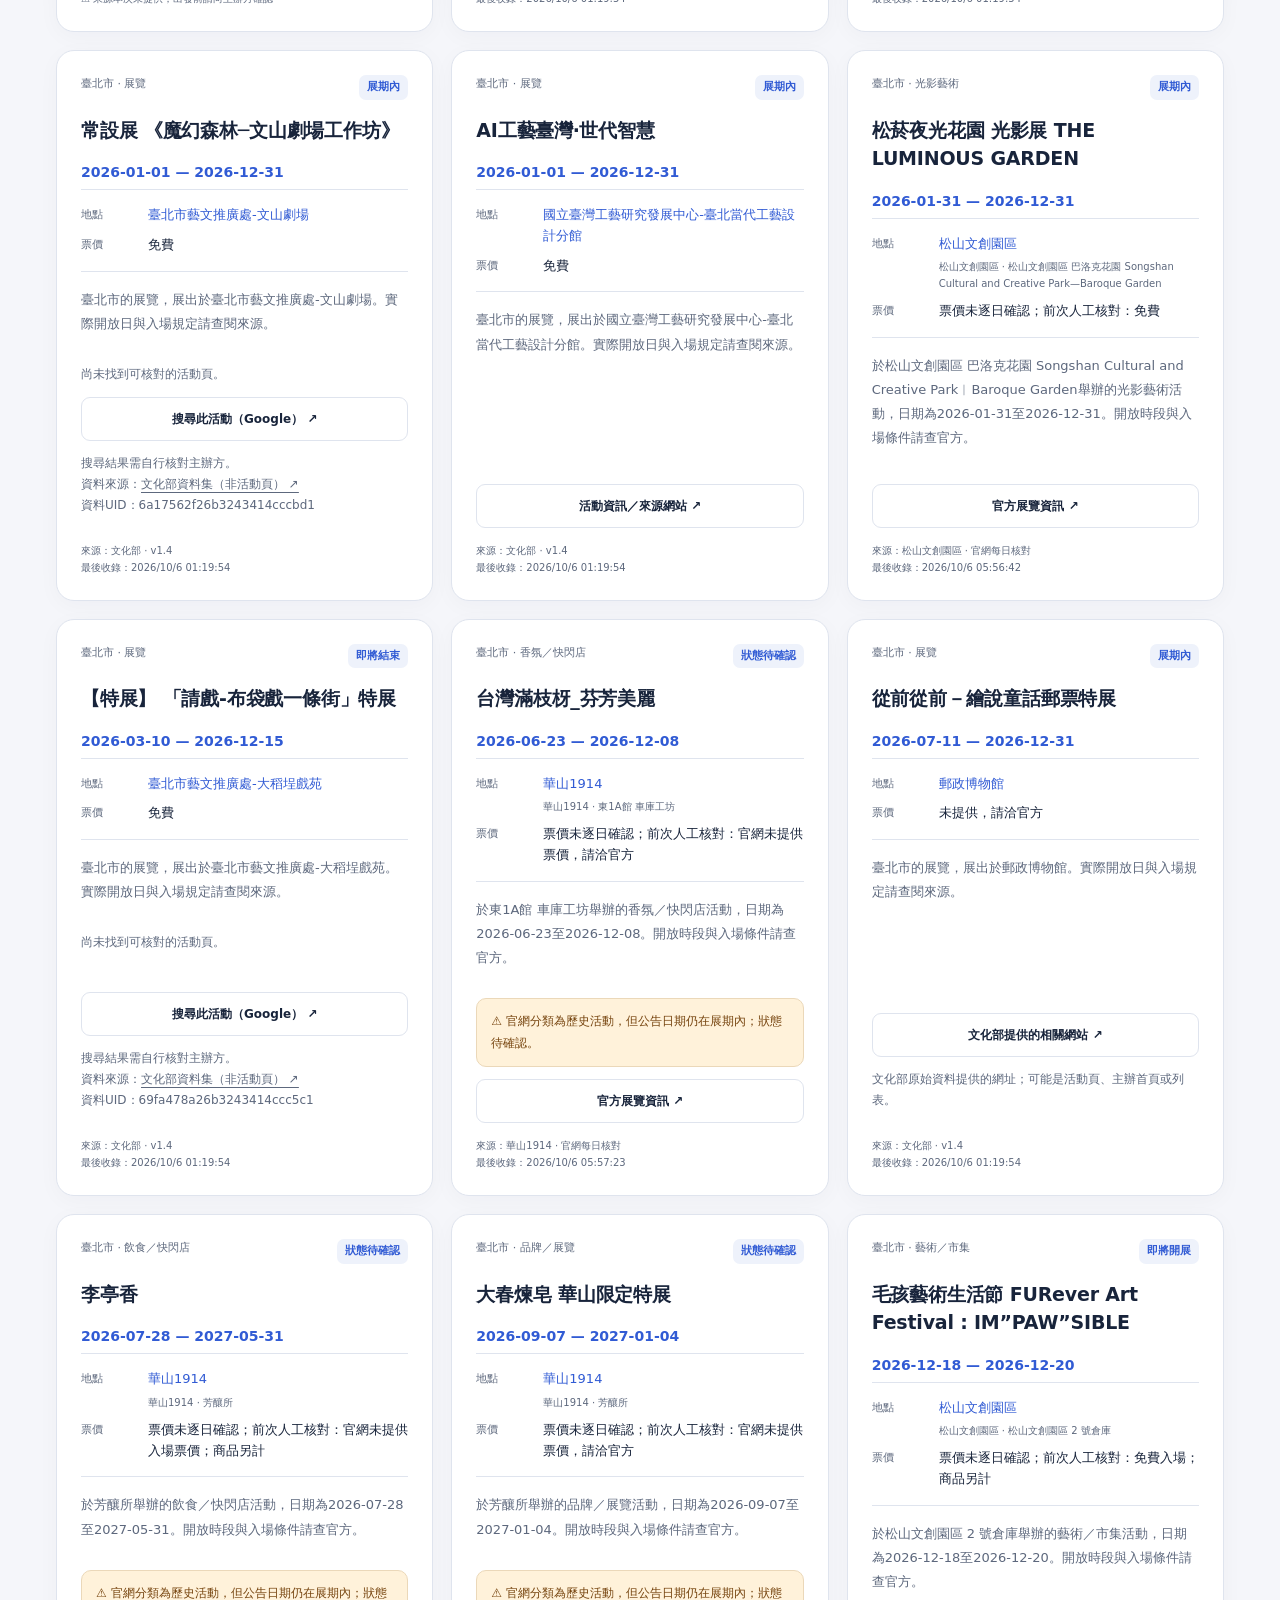
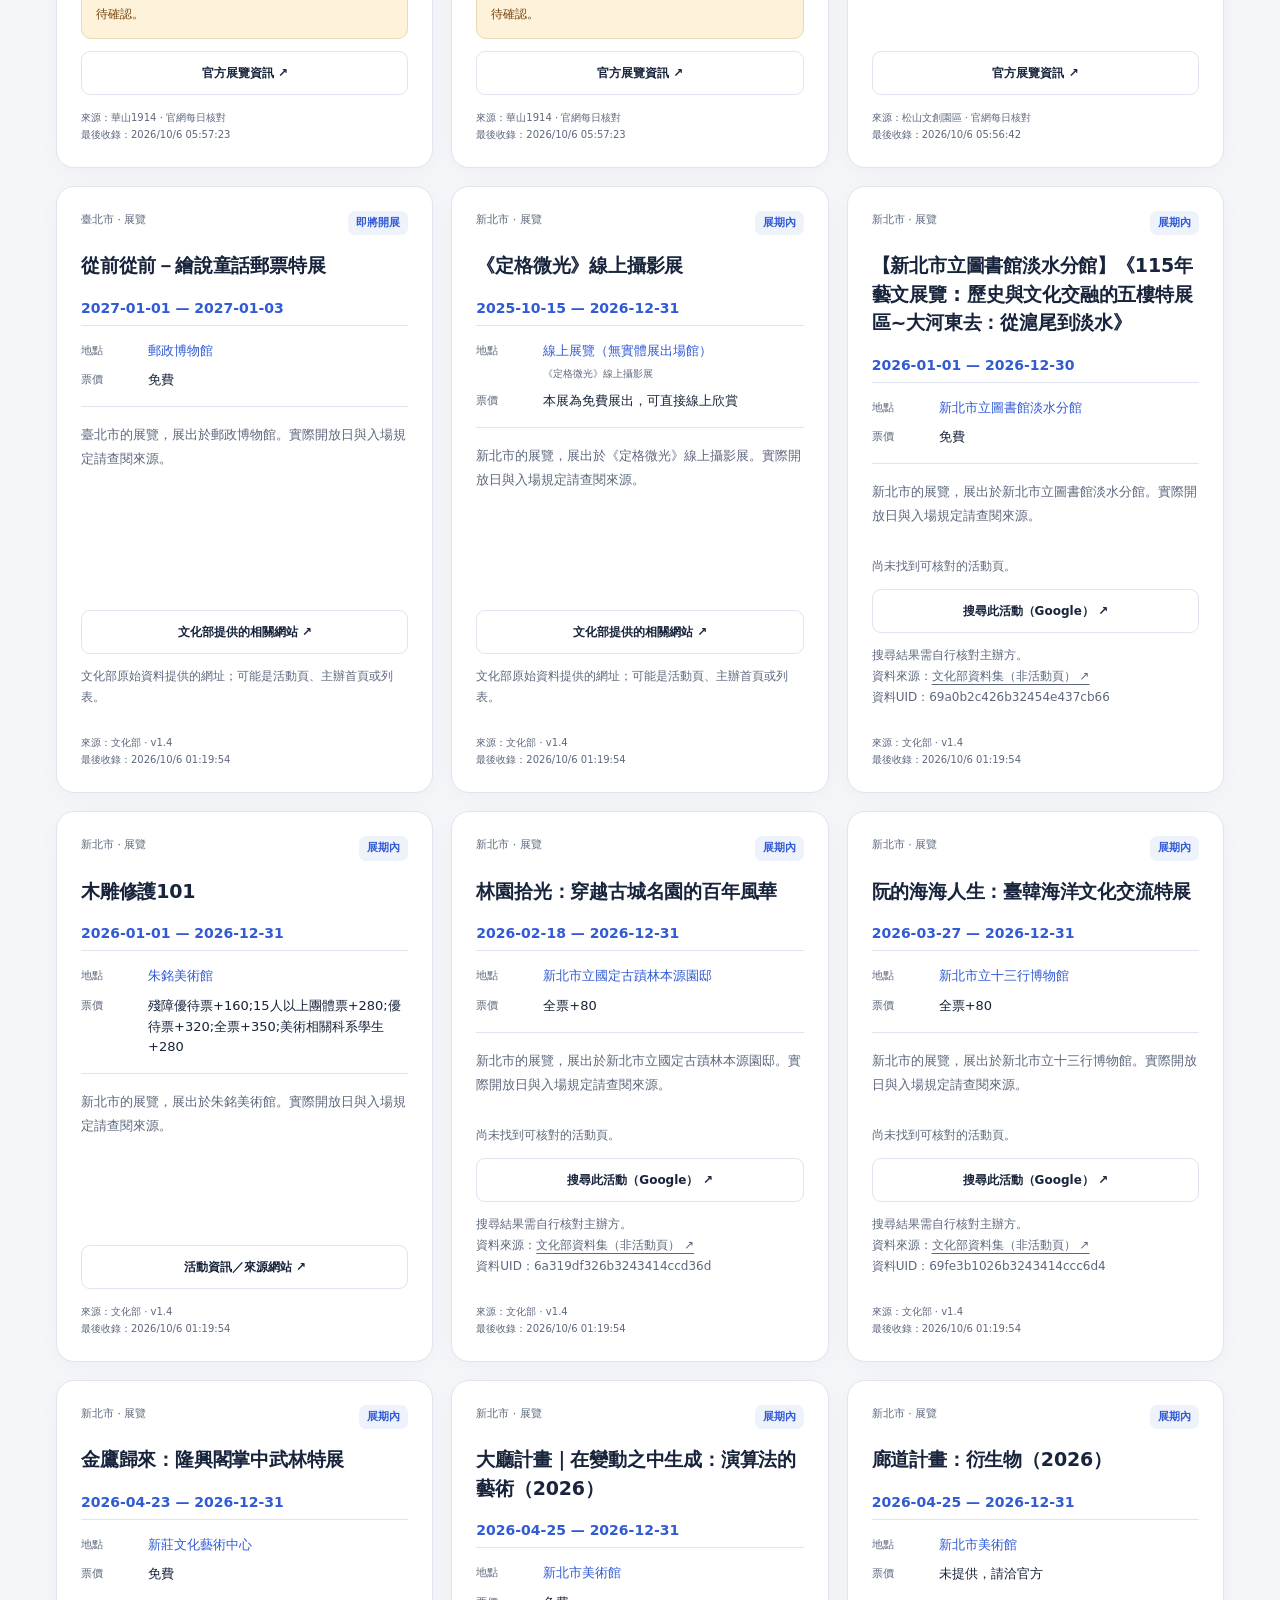
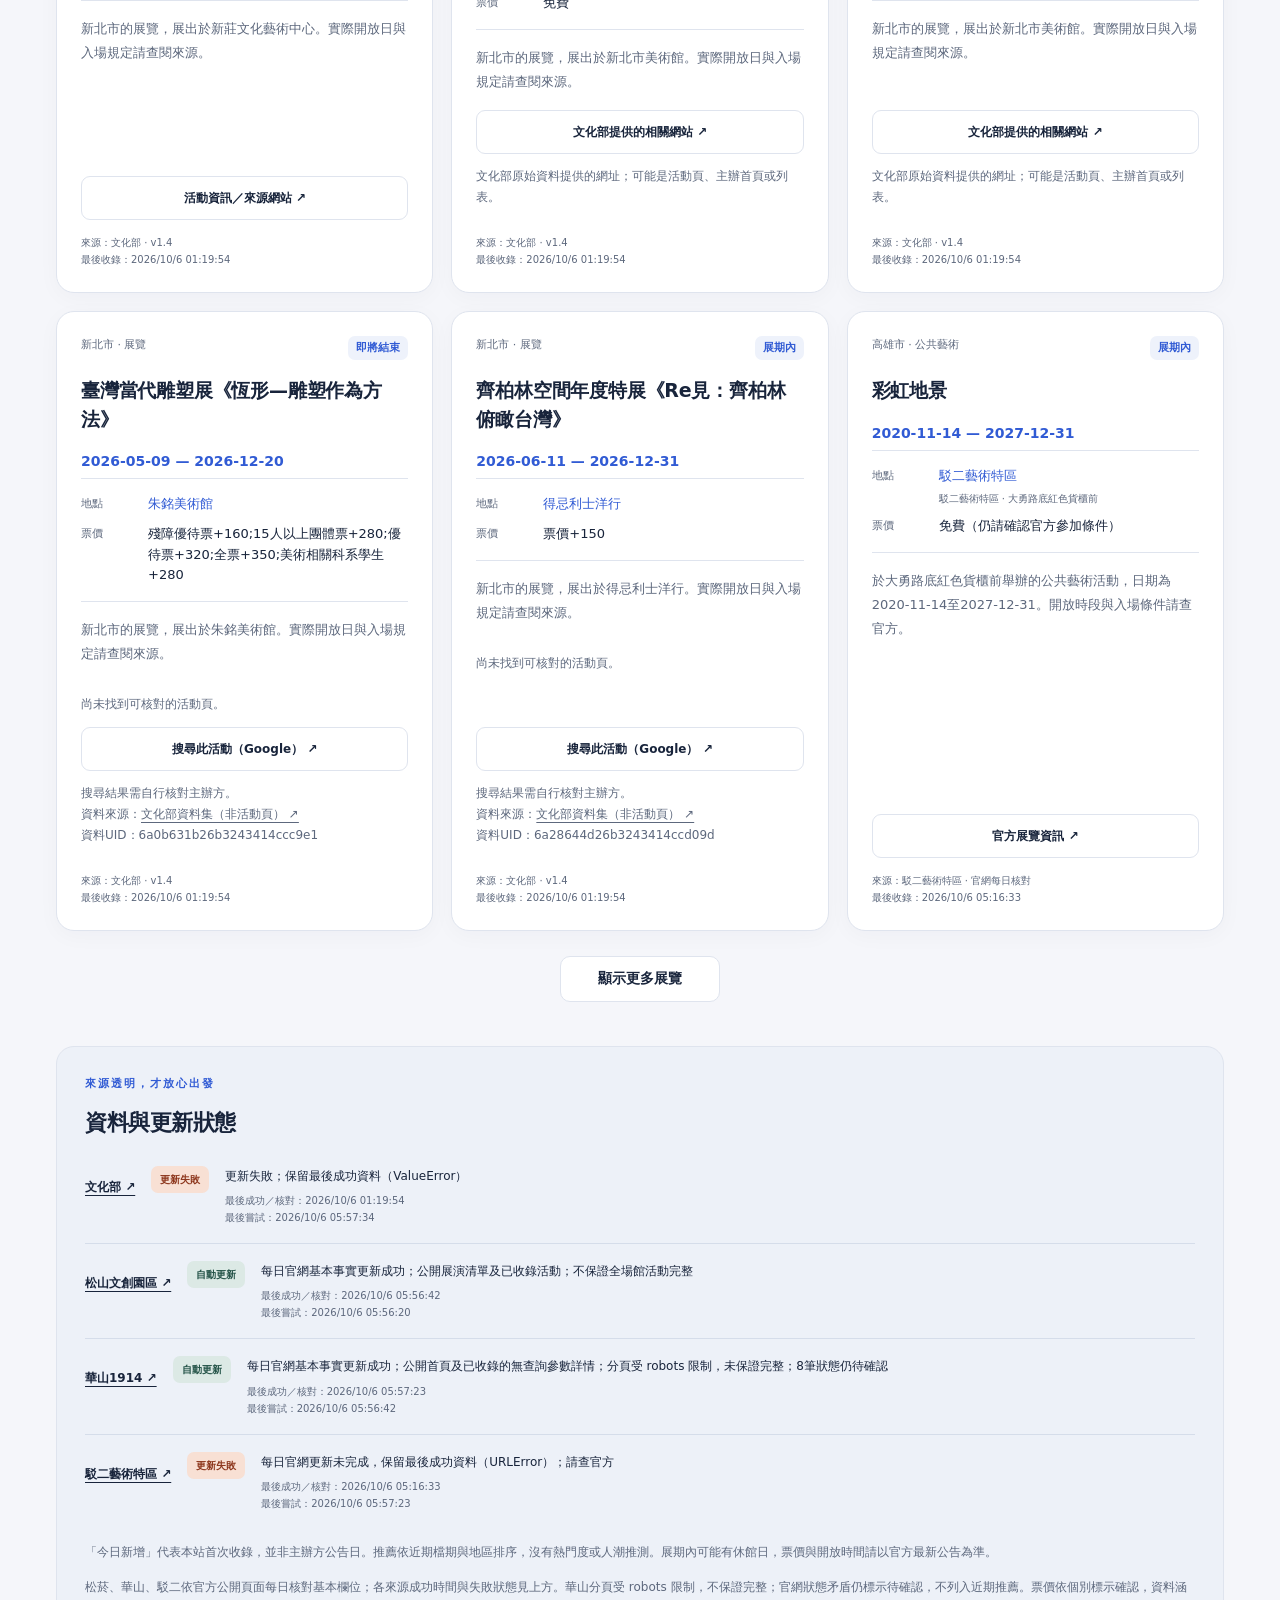
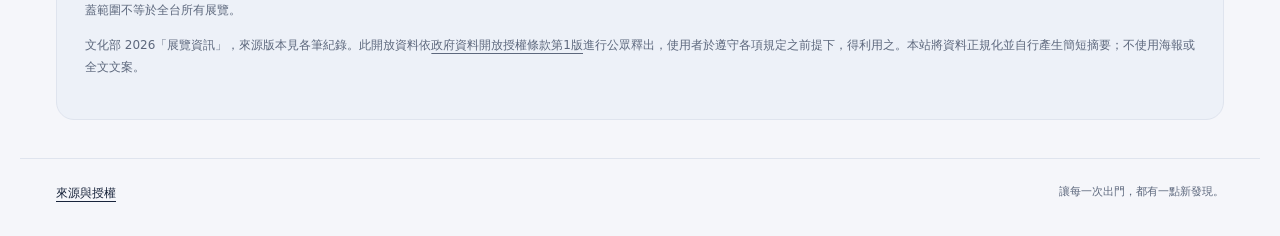
==== commit 4e014c90: "Use Culture Ministry provided event websites before dataset fallback" ====
--- a/index.html
+++ b/index.html
@@ -1,6 +1,6 @@
 <!DOCTYPE html>
 
-<html lang="zh-Hant-TW"><head><meta charset="utf-8"/><meta content="width=device-width,initial-scale=1" name="viewport"/><meta content="台灣展覽追蹤：台北、新北優先，依地區與日期探索官方展覽資訊。" name="description"/><title>展覽散步｜台灣展覽追蹤</title><link href="style.css" rel="stylesheet"/><script defer="" src="app.js"></script></head>
+<html lang="zh-Hant-TW"><head><meta charset="utf-8"/><meta content="width=device-width,initial-scale=1" name="viewport"/><meta content="台灣展覽追蹤：台北、新北優先，依地區與日期探索官方展覽資訊。" name="description"/><title>展覽散步｜台灣展覽追蹤</title><link href="style.css" rel="stylesheet"/><script defer="" src="app.js?v=20261006-provided-links"></script></head>
 <body data-section="exhibitions"><a class="skip" href="#results">跳到展覽清單</a><header><a aria-label="台灣活動指南・回到展覽首頁" class="brand" href="./"><span aria-hidden="true" class="brand-mark">＋</span><span class="brand-name">台灣活動指南<small>TAIWAN EVENT GUIDE</small></span></a><nav aria-label="網站導覽"><a aria-current="page" href="./">展覽</a><a href="concerts.html">演唱會</a><a href="comedy.html">脫口秀</a><a href="f1.html">F1</a></nav></header>
 <main><section class="hero page-intro"><div class="intro-copy"><p class="eyebrow">EXHIBITIONS / TAIWAN</p><h1>下一場展覽，<br/>留一點時間給自己。</h1><p class="intro-description">從台北、新北出發，也看看全台。依日期與場館，找到想去的一站。</p><div class="hero-links"><a href="https://www.songshanculturalpark.org/exhibition" rel="noopener noreferrer" target="_blank">松菸官網 ↗</a><a href="https://www.huashan1914.com/exhibition" rel="noopener noreferrer" target="_blank">華山官網 ↗</a><a href="https://pier2.org/exhibition/" rel="noopener noreferrer" target="_blank">駁二官方 ↗</a></div></div><div class="intro-aside"><span aria-hidden="true" class="intro-index">01</span><p>看一場展，<br/>讓日常換個角度。</p></div></section>
 <section aria-label="更新概況" class="pulse"><div><strong id="active-count">—</strong><span>檔期內與即將開展</span></div><div><strong id="new-count">—</strong><span>今日首次收錄</span></div><p id="updated">正在讀取資料…</p></section>
